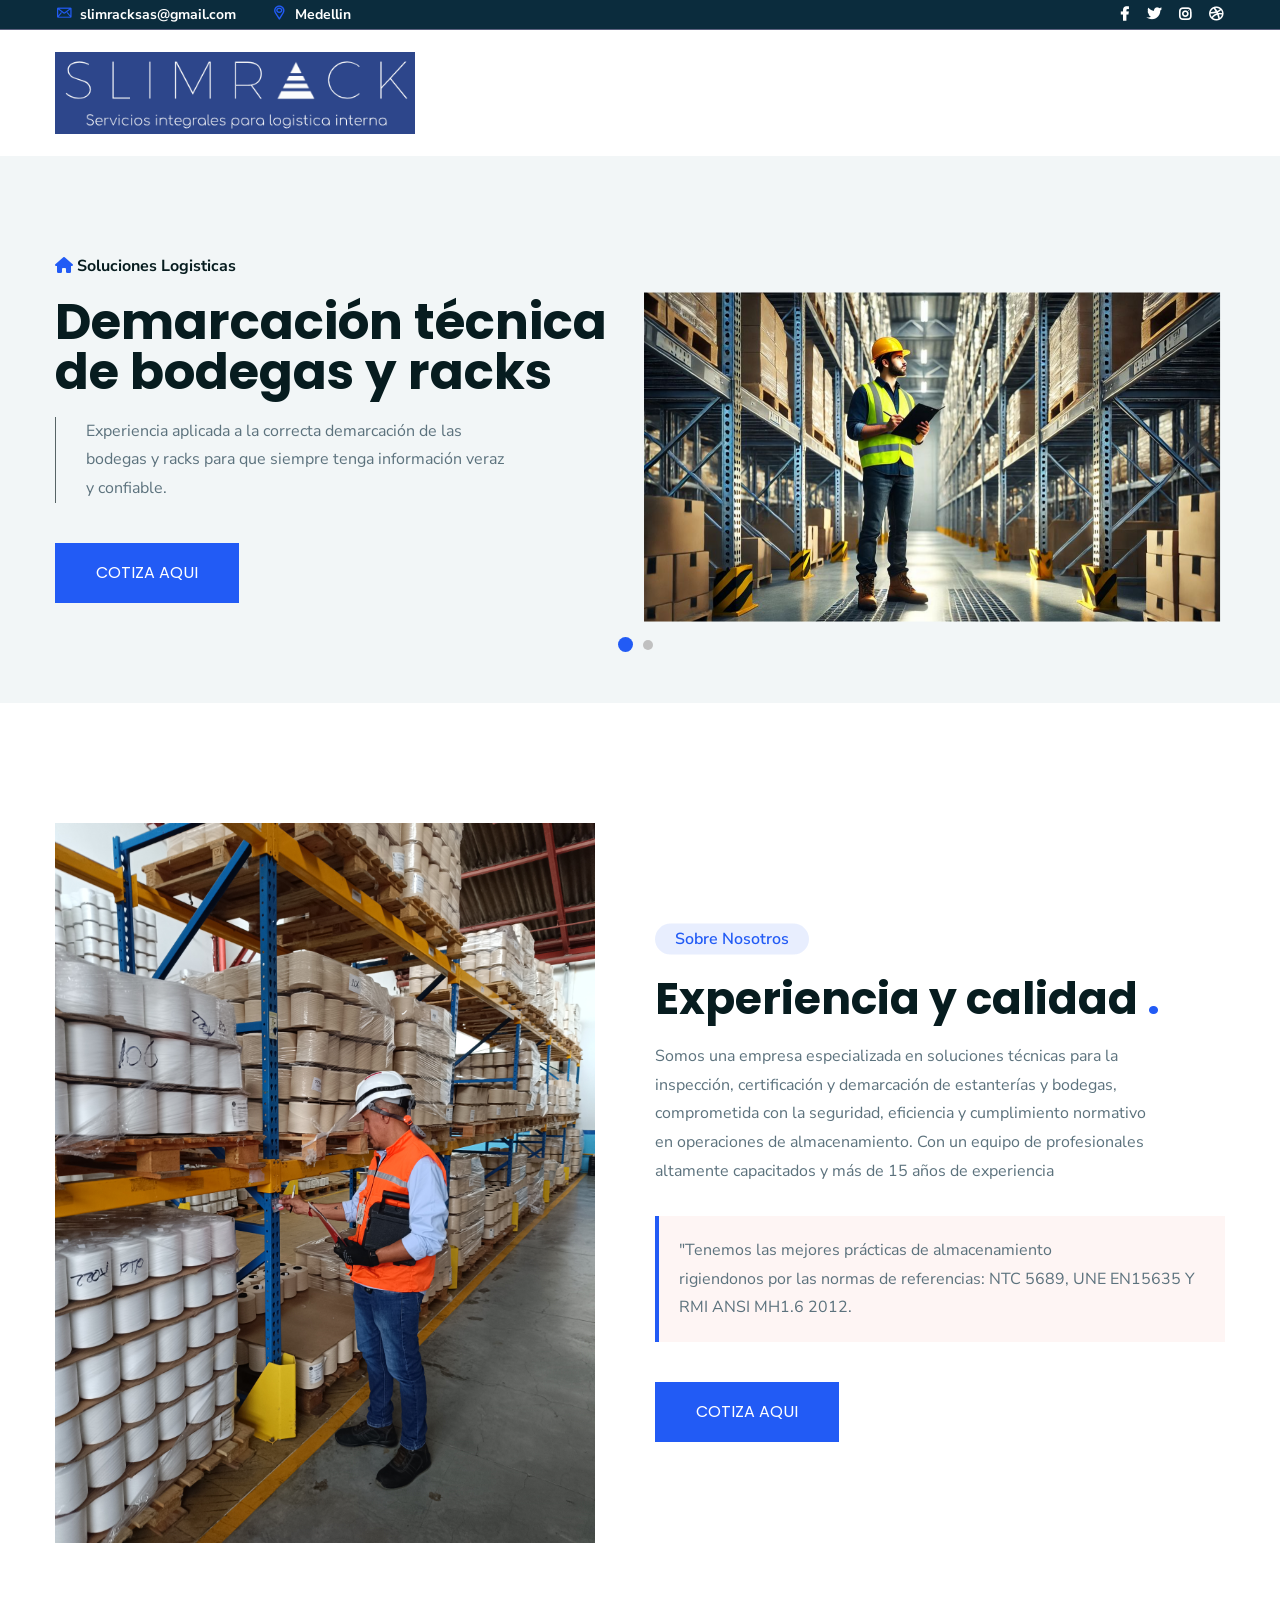
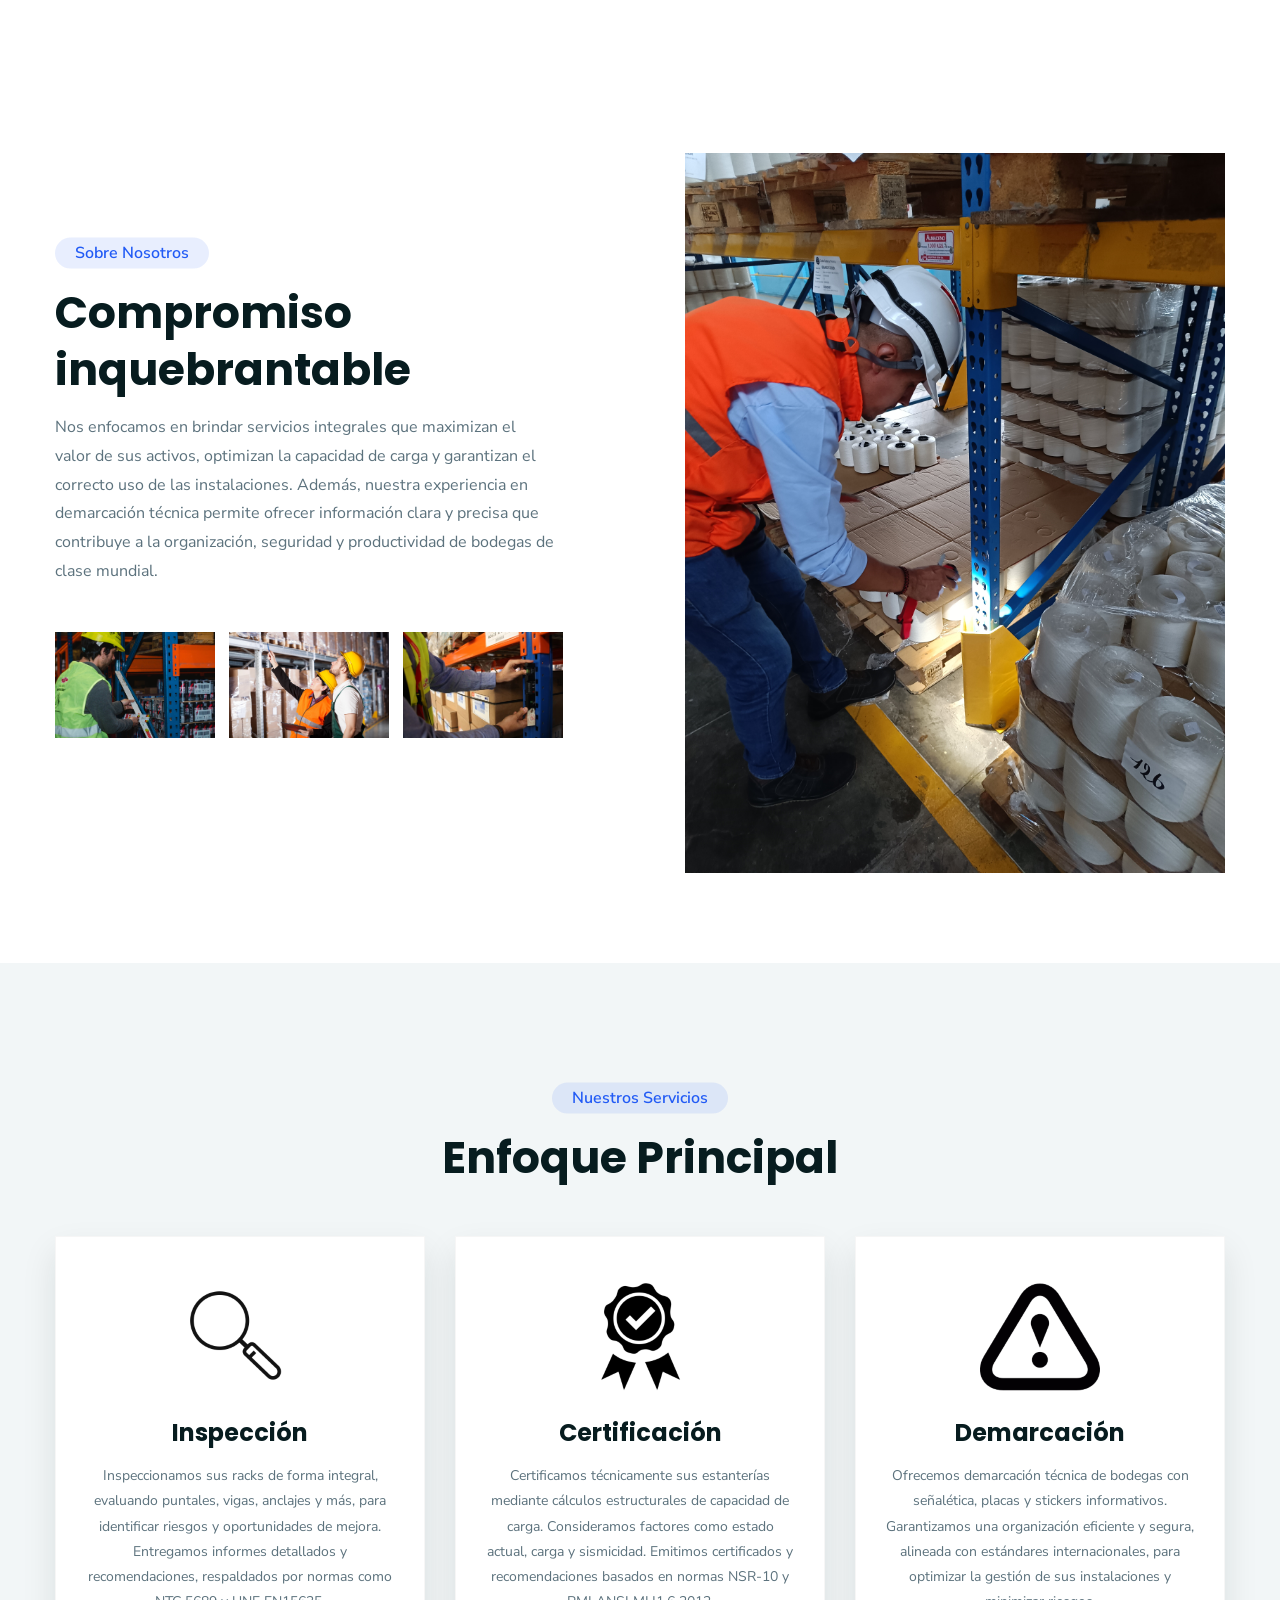
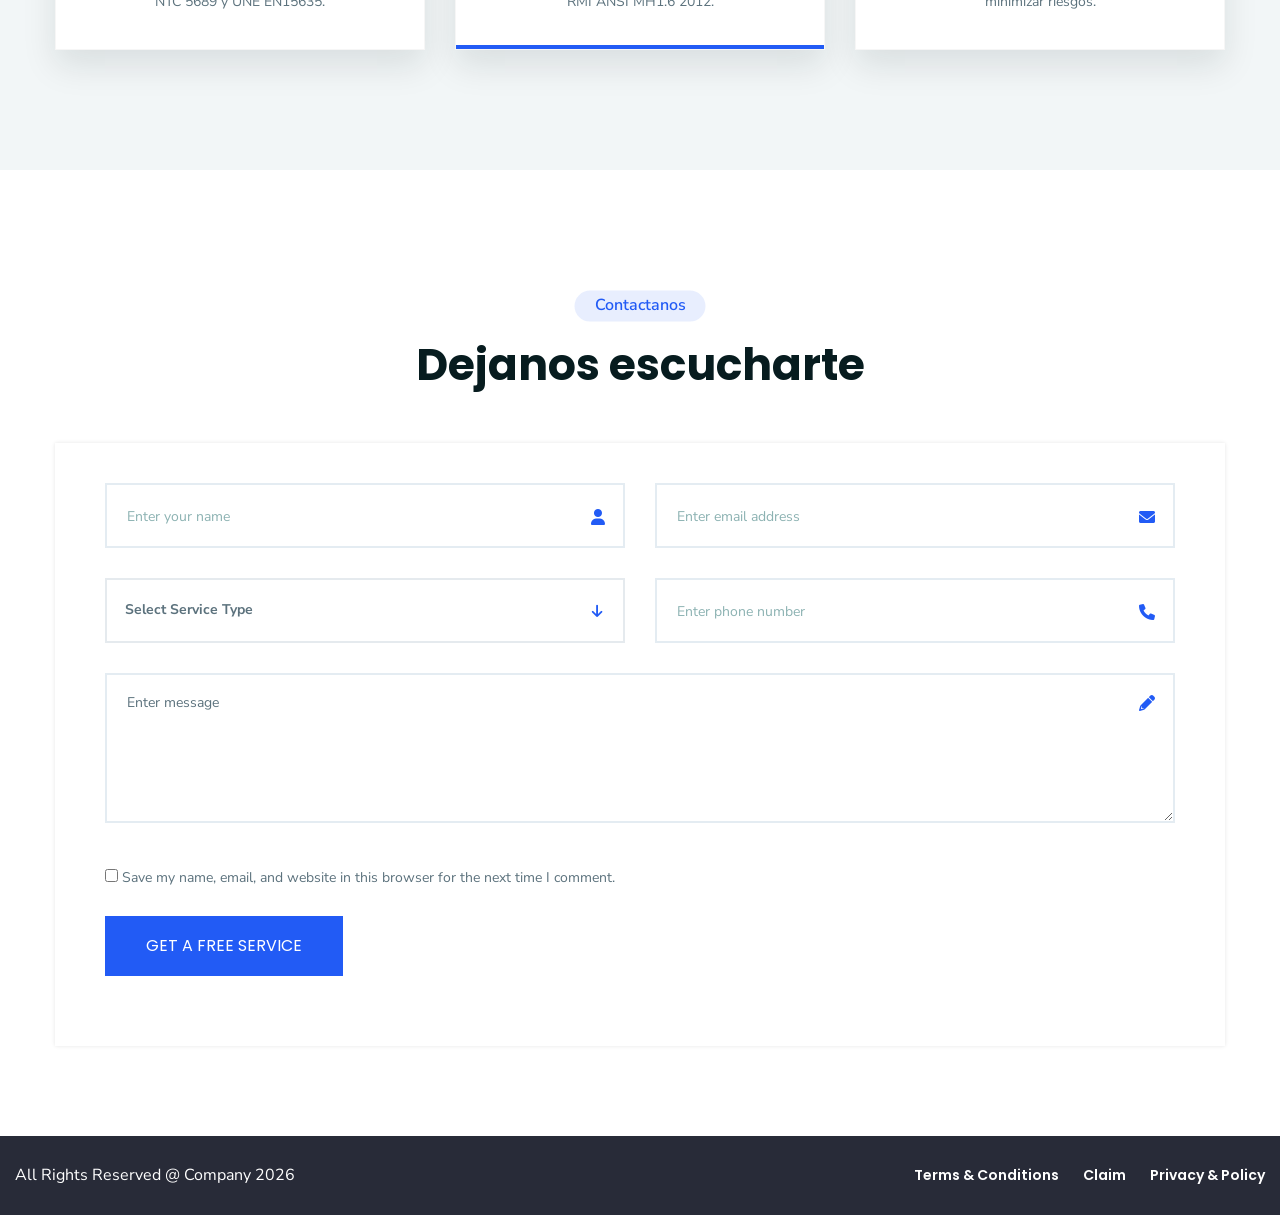
==== index.html @ 3c026a20 "actualizacion" ====
<!DOCTYPE html>
<html class="no-js" lang="zxx">
  <head>
    <meta charset="utf-8" />
    <meta http-equiv="x-ua-compatible" content="ie=edge" />
    <title>Slim Rack - Soluciones Logisticas</title>
    <meta name="robots" content="noindex, follow" />
    <meta name="description" content="" />
    <meta
      name="viewport"
      content="width=device-width, initial-scale=1, shrink-to-fit=no"
    />

    <!-- Place favicon.png in the root directory -->
    <link rel="shortcut icon" href="img/favicon.png" type="image/x-icon" />
    <!-- Font Icons css -->
    <link rel="stylesheet" href="css/font-icons.css" />
    <!-- plugins css -->
    <link rel="stylesheet" href="css/plugins.css" />
    <!-- Main Stylesheet -->
    <link rel="stylesheet" href="css/style.css" />
    <!-- Responsive css -->
    <link rel="stylesheet" href="css/responsive.css" />
  </head>

  <body>
    <!-- Body main wrapper start -->
    <div class="body-wrapper">
      <!-- HEADER AREA START (header-5) -->
      <header
        class="ltn__header-area ltn__header-5 ltn__header-transparent--- gradient-color-4---"
      >
        <!-- ltn__header-top-area start -->
        <div class="ltn__header-top-area section-bg-6 top-area-color-white---">
          <div class="container">
            <div class="row">
              <div class="col-md-7">
                <div class="ltn__top-bar-menu">
                  <ul>
                    <li>
                      <a
                        href="mailto:slimracksas@gmail.com?Subject=Pedido%20de%20cotizacion"
                        ><i class="icon-mail"></i> slimracksas@gmail.com</a
                      >
                    </li>
                    <li>
                      <a href="locations.html"
                        ><i class="icon-placeholder"></i> Medellin</a
                      >
                    </li>
                  </ul>
                </div>
              </div>
              <div class="col-md-5">
                <div class="top-bar-right text-end">
                  <div class="ltn__top-bar-menu">
                    <ul>
                      <li>
                        <!-- ltn__social-media -->
                        <div class="ltn__social-media">
                          <ul>
                            <li>
                              <a href="#" title="Facebook"
                                ><i class="fab fa-facebook-f"></i
                              ></a>
                            </li>
                            <li>
                              <a href="#" title="Twitter"
                                ><i class="fab fa-twitter"></i
                              ></a>
                            </li>

                            <li>
                              <a href="#" title="Instagram"
                                ><i class="fab fa-instagram"></i
                              ></a>
                            </li>
                            <li>
                              <a href="#" title="Dribbble"
                                ><i class="fab fa-dribbble"></i
                              ></a>
                            </li>
                          </ul>
                        </div>
                      </li>
                    </ul>
                  </div>
                </div>
              </div>
            </div>
          </div>
        </div>
        <!-- ltn__header-top-area end -->

        <!-- ltn__header-middle-area start -->
        <div
          class="ltn__header-middle-area ltn__header-sticky ltn__sticky-bg-white"
        >
          <div class="container">
            <div class="row">
              <div class="col">
                <div class="site-logo-wrap">
                  <div class="site-logo">
                    <a href="index.html"
                      ><img src="img/logo.png" alt="Logo"
                    /></a>
                  </div>
                  <div class="get-support clearfix d-none">
                    <div class="get-support-icon">
                      <i class="icon-call"></i>
                    </div>
                    <div class="get-support-info">
                      <h6>Contactanos</h6>
                      <h4><a href="tel:+123456789">123-456-789-10</a></h4>
                    </div>
                  </div>
                </div>
              </div>
              <div class="col header-menu-column">
                <div class="header-menu d-none d-xl-block">
                  <nav>
                    <div class="ltn__main-menu">
                      <ul>
                        <!-- <li class="menu-icon"><a href="#">Inicio</a></li> -->
                      </ul>
                    </div>
                  </nav>
                </div>
              </div>
              <div
                class="col ltn__header-options ltn__header-options-2 mb-sm-20"
              >
                <!-- Mobile Menu Button -->
                <div class="mobile-menu-toggle d-xl-none">
                  <a
                    href="#ltn__utilize-mobile-menu"
                    class="ltn__utilize-toggle"
                  >
                    <svg viewBox="0 0 800 600">
                      <path
                        d="M300,220 C300,220 520,220 540,220 C740,220 640,540 520,420 C440,340 300,200 300,200"
                        id="top"
                      ></path>
                      <path d="M300,320 L540,320" id="middle"></path>
                      <path
                        d="M300,210 C300,210 520,210 540,210 C740,210 640,530 520,410 C440,330 300,190 300,190"
                        id="bottom"
                        transform="translate(480, 320) scale(1, -1) translate(-480, -318) "
                      ></path>
                    </svg>
                  </a>
                </div>
              </div>
            </div>
          </div>
        </div>
        <!-- ltn__header-middle-area end -->
      </header>
      <!-- HEADER AREA END -->

      <!-- Utilize Mobile Menu Start -->
      <div
        id="ltn__utilize-mobile-menu"
        class="ltn__utilize ltn__utilize-mobile-menu"
      >
        <div class="ltn__utilize-menu-inner ltn__scrollbar">
          <div class="ltn__utilize-menu-head">
            <div class="site-logo">
              <a href="index.html"><img src="img/logo.png" alt="Logo" /></a>
            </div>
            <button class="ltn__utilize-close">×</button>
          </div>
          <div class="ltn__utilize-menu">
            <!--             <ul>
              <li><a href="#">Inicio</a></li>
            </ul> -->
          </div>
          <div class="ltn__social-media-2">
            <ul>
              <li>
                <a href="#" title="Facebook"
                  ><i class="fab fa-facebook-f"></i
                ></a>
              </li>
              <li>
                <a href="#" title="Twitter"><i class="fab fa-twitter"></i></a>
              </li>
              <li>
                <a href="#" title="Linkedin"><i class="fab fa-linkedin"></i></a>
              </li>
              <li>
                <a href="#" title="Instagram"
                  ><i class="fab fa-instagram"></i
                ></a>
              </li>
            </ul>
          </div>
        </div>
      </div>
      <!-- Utilize Mobile Menu End -->

      <div class="ltn__utilize-overlay"></div>

      <!-- SLIDER AREA START (slider-3) -->
      <div class="ltn__slider-area ltn__slider-3 section-bg-1">
        <div
          class="ltn__slide-one-active slick-slide-arrow-1 slick-slide-dots-1"
        >
          <!-- ltn__slide-item -->
          <div
            class="ltn__slide-item ltn__slide-item-2 ltn__slide-item-3-normal ltn__slide-item-3"
          >
            <div class="ltn__slide-item-inner">
              <div class="container">
                <div class="row">
                  <div class="col-lg-12 align-self-center">
                    <div class="slide-item-info">
                      <div class="slide-item-info-inner ltn__slide-animation">
                        <h6 class="slide-sub-title white-color--- animated">
                          <span><i class="fas fa-home"></i></span> Soluciones
                          Logisticas
                        </h6>
                        <h1 class="slide-title animated">
                          Demarcación técnica <br />
                          de bodegas y racks
                        </h1>
                        <div class="slide-brief animated">
                          <p>
                            Experiencia aplicada a la correcta demarcación de
                            las bodegas y racks para que siempre tenga
                            información veraz y confiable.
                          </p>
                        </div>
                        <div class="btn-wrapper animated">
                          <a
                            href="#contacto"
                            class="theme-btn-1 btn btn-effect-1"
                            >COTIZA AQUI</a
                          >
                        </div>
                      </div>
                    </div>
                    <div class="slide-item-img">
                      <img src="img/slider/edit1.jpg" alt="#" />
                    </div>
                  </div>
                </div>
              </div>
            </div>
          </div>
          <!-- ltn__slide-item -->
          <div
            class="ltn__slide-item ltn__slide-item-2 ltn__slide-item-3-normal ltn__slide-item-3"
          >
            <div class="ltn__slide-item-inner text-right text-end">
              <div class="container">
                <div class="row">
                  <div class="col-lg-12 align-self-center">
                    <div class="slide-item-info">
                      <div class="slide-item-info-inner ltn__slide-animation">
                        <h6 class="slide-sub-title white-color--- animated">
                          <span><i class="fas fa-home"></i></span> Diagnostico
                          General
                        </h6>
                        <h1 class="slide-title animated">
                          Inspección por<br />
                          personal calificado
                        </h1>
                        <div class="slide-brief animated">
                          <p>
                            Realizamos un diagnóstico completo del estado actual
                            de sus estanterías y bodegas haciendo énfasis en los
                            riesgos, oportunidades de mejoras.
                          </p>
                        </div>
                        <div class="btn-wrapper animated">
                          <a
                            href="#contacto"
                            class="theme-btn-1 btn btn-effect-1"
                            >COTIZA AQUI</a
                          >
                        </div>
                      </div>
                    </div>
                    <div class="slide-item-img slide-img-left">
                      <img src="img/slider/edit2.jpg" alt="#" />
                    </div>
                  </div>
                </div>
              </div>
            </div>
          </div>
          <!--  -->
        </div>
      </div>
      <!-- SLIDER AREA END -->

      <!-- ABOUT US AREA START -->
      <div class="ltn__about-us-area pt-120 pb-90">
        <div class="container">
          <div class="row">
            <div class="col-lg-6 align-self-center">
              <div class="about-us-img-wrap about-img-left">
                <img src="img/others/edit3.jpg" alt="About Us Image" />
              </div>
            </div>
            <div class="col-lg-6 align-self-center">
              <div class="about-us-info-wrap">
                <div class="section-title-area ltn__section-title-2--- mb-20">
                  <h6
                    class="section-subtitle section-subtitle-2 ltn__secondary-color"
                  >
                    Sobre Nosotros
                  </h6>
                  <h1 class="section-title">
                    Experiencia y calidad
                    <span>.</span>
                  </h1>
                  <p>
                    Somos una empresa especializada en soluciones técnicas para
                    la inspección, certificación y demarcación de estanterías y
                    bodegas, comprometida con la seguridad, eficiencia y
                    cumplimiento normativo en operaciones de almacenamiento. Con
                    un equipo de profesionales altamente capacitados y más de 15
                    años de experiencia
                  </p>
                </div>
                <div class="ltn__callout bg-overlay-theme-05 mt-30">
                  <p>
                    "Tenemos las mejores prácticas de almacenamiento <br />
                    rigiendonos por las normas de referencias: NTC 5689, UNE
                    EN15635 Y RMI ANSI MH1.6 2012.
                  </p>
                </div>
                <div class="btn-wrapper animated">
                  <a href="#contacto" class="theme-btn-1 btn btn-effect-1"
                    >COTIZA AQUI</a
                  >
                </div>
              </div>
            </div>
          </div>
        </div>
      </div>
      <!-- ABOUT US AREA END -->

      <!-- ABOUT US AREA START -->
      <div class="ltn__about-us-area pt-120 pb-90">
        <div class="container">
          <div class="row">
            <div class="col-lg-6 align-self-center">
              <div class="about-us-info-wrap">
                <div class="section-title-area ltn__section-title-2--- mb-30">
                  <h6
                    class="section-subtitle section-subtitle-2 ltn__secondary-color"
                  >
                    Sobre Nosotros
                  </h6>
                  <h1 class="section-title">Compromiso inquebrantable</h1>
                  <p>
                    Nos enfocamos en brindar servicios integrales que maximizan
                    el valor de sus activos, optimizan la capacidad de carga y
                    garantizan el correcto uso de las instalaciones. Además,
                    nuestra experiencia en demarcación técnica permite ofrecer
                    información clara y precisa que contribuye a la
                    organización, seguridad y productividad de bodegas de clase
                    mundial.
                  </p>
                </div>
                <ul
                  class="ltn__list-item-2 ltn__list-item-2-before--- ltn__list-item-2-img mb-50"
                >
                  <li>
                    <a
                      href="img/img-slide/edit5.jpeg"
                      data-rel="lightcase:myCollection"
                    >
                      <img src="img/img-slide/edit5.jpeg" alt="Image" />
                    </a>
                  </li>
                  <li>
                    <a
                      href="img/img-slide/edit6.jpg"
                      data-rel="lightcase:myCollection"
                    >
                      <img src="img/img-slide/edit6.jpg" alt="Image" />
                    </a>
                  </li>
                  <li>
                    <a
                      href="img/img-slide/edit7.jpg"
                      data-rel="lightcase:myCollection"
                    >
                      <img src="img/img-slide/edit7.jpg" alt="Image" />
                    </a>
                  </li>
                </ul>
              </div>
            </div>
            <div class="col-lg-6 align-self-center">
              <div class="about-us-img-wrap about-img-right">
                <img src="img/others/edit4.jpg" alt="About Us Image" />
              </div>
            </div>
          </div>
        </div>
      </div>
      <!-- ABOUT US AREA END -->

      <!-- COUNTER UP AREA START -->
      <!--       <div class="ltn__counterup-area section-bg-1 pt-120 pb-70">
        <div class="container">
          <div class="row">
            <div class="col-md-3 col-sm-6 align-self-center">
              <div class="ltn__counterup-item text-color-white---">
                <div class="counter-icon">
                  <i class="flaticon-select"></i>
                </div>
                <h1>
                  <span class="counter">560</span
                  ><span class="counterUp-icon">+</span>
                </h1>
                <h6>Total Area Sq</h6>
              </div>
            </div>
            <div class="col-md-3 col-sm-6 align-self-center">
              <div class="ltn__counterup-item text-color-white---">
                <div class="counter-icon">
                  <i class="flaticon-office"></i>
                </div>
                <h1>
                  <span class="counter">197</span
                  ><span class="counterUp-letter">K</span
                  ><span class="counterUp-icon">+</span>
                </h1>
                <h6>Apartments Sold</h6>
              </div>
            </div>
            <div class="col-md-3 col-sm-6 align-self-center">
              <div class="ltn__counterup-item text-color-white---">
                <div class="counter-icon">
                  <i class="flaticon-excavator"></i>
                </div>
                <h1>
                  <span class="counter">268</span
                  ><span class="counterUp-icon">+</span>
                </h1>
                <h6>Total Constructions</h6>
              </div>
            </div>
            <div class="col-md-3 col-sm-6 align-self-center">
              <div class="ltn__counterup-item text-color-white---">
                <div class="counter-icon">
                  <i class="flaticon-armchair"></i>
                </div>
                <h1>
                  <span class="counter">340</span
                  ><span class="counterUp-icon">+</span>
                </h1>
                <h6>Apartio Rooms</h6>
              </div>
            </div>
          </div>
        </div>
      </div> -->
      <!-- COUNTER UP AREA END -->

      <!-- FEATURE AREA START ( Feature - 6) -->
      <div class="ltn__feature-area section-bg-1 pt-120 pb-90 mb-120---">
        <div class="container">
          <div class="row">
            <div class="col-lg-12">
              <div
                class="section-title-area ltn__section-title-2--- text-center"
              >
                <h6
                  class="section-subtitle section-subtitle-2 ltn__secondary-color"
                >
                  Nuestros Servicios
                </h6>
                <h1 class="section-title">Enfoque Principal</h1>
              </div>
            </div>
          </div>
          <div class="row ltn__custom-gutter--- justify-content-center">
            <div class="col-lg-4 col-sm-6 col-12">
              <div
                class="ltn__feature-item ltn__feature-item-6 text-center bg-white box-shadow-1"
              >
                <div class="ltn__feature-icon">
                  <!-- <span><i class="flaticon-house"></i></span> -->
                  <img src="img/icons/icon-img/iconedit1.png" alt="#" />
                </div>
                <div class="ltn__feature-info">
                  <h3><a href="#">Inspección</a></h3>
                  <p>
                    Inspeccionamos sus racks de forma integral, evaluando
                    puntales, vigas, anclajes y más, para identificar riesgos y
                    oportunidades de mejora. Entregamos informes detallados y
                    recomendaciones, respaldados por normas como NTC 5689 y UNE
                    EN15635.
                  </p>
                </div>
              </div>
            </div>
            <div class="col-lg-4 col-sm-6 col-12">
              <div
                class="ltn__feature-item ltn__feature-item-6 text-center bg-white box-shadow-1 active"
              >
                <div class="ltn__feature-icon">
                  <!-- <span><i class="flaticon-house-3"></i></span> -->
                  <img src="img/icons/icon-img/iconedit2.png" alt="#" />
                </div>
                <div class="ltn__feature-info">
                  <h3><a href="#">Certificación</a></h3>
                  <p>
                    Certificamos técnicamente sus estanterías mediante cálculos
                    estructurales de capacidad de carga. Consideramos factores
                    como estado actual, carga y sismicidad. Emitimos
                    certificados y recomendaciones basados en normas NSR-10 y
                    RMI ANSI MH1.6 2012.
                  </p>
                </div>
              </div>
            </div>
            <div class="col-lg-4 col-sm-6 col-12">
              <div
                class="ltn__feature-item ltn__feature-item-6 text-center bg-white box-shadow-1"
              >
                <div class="ltn__feature-icon">
                  <!-- <span><i class="flaticon-deal-1"></i></span> -->
                  <img src="img/icons/icon-img/iconedit3.png" alt="#" />
                </div>
                <div class="ltn__feature-info">
                  <h3><a href="#">Demarcación</a></h3>
                  <p>
                    Ofrecemos demarcación técnica de bodegas con señalética,
                    placas y stickers informativos. Garantizamos una
                    organización eficiente y segura, alineada con estándares
                    internacionales, para optimizar la gestión de sus
                    instalaciones y minimizar riesgos.
                  </p>
                </div>
              </div>
            </div>
          </div>
        </div>
      </div>
      <!-- FEATURE AREA END -->

      <!-- CONTACT MESSAGE AREA START -->
      <section>
        <div class="ltn__contact-message-area pt-120 pb-90">
          <div class="container">
            <div class="row">
              <div class="col-lg-12">
                <div
                  class="section-title-area ltn__section-title-2--- text-center"
                >
                  <h6
                    class="section-subtitle section-subtitle-2 ltn__secondary-color"
                  >
                    Contactanos
                  </h6>
                  <h1 class="section-title">Dejanos escucharte</h1>
                </div>
                <div class="ltn__form-box contact-form-box box-shadow white-bg">
                  <form id="contact-form" action="mail.php" method="post">
                    <div class="row">
                      <div class="col-md-6">
                        <div
                          class="input-item input-item-name ltn__custom-icon"
                        >
                          <input
                            type="text"
                            name="name"
                            placeholder="Enter your name"
                          />
                        </div>
                      </div>
                      <div class="col-md-6">
                        <div
                          class="input-item input-item-email ltn__custom-icon"
                        >
                          <input
                            type="email"
                            name="email"
                            placeholder="Enter email address"
                          />
                        </div>
                      </div>
                      <div class="col-md-6">
                        <div class="input-item">
                          <select class="nice-select">
                            <option>Select Service Type</option>
                            <option>Property Management</option>
                            <option>Mortgage Service</option>
                            <option>Consulting Service</option>
                            <option>Home Buying</option>
                            <option>Home Selling</option>
                            <option>Escrow Services</option>
                          </select>
                        </div>
                      </div>
                      <div class="col-md-6">
                        <div
                          class="input-item input-item-phone ltn__custom-icon"
                        >
                          <input
                            type="text"
                            name="phone"
                            placeholder="Enter phone number"
                          />
                        </div>
                      </div>
                    </div>
                    <div
                      class="input-item input-item-textarea ltn__custom-icon"
                    >
                      <textarea
                        name="message"
                        placeholder="Enter message"
                      ></textarea>
                    </div>
                    <p>
                      <label class="input-info-save mb-0"
                        ><input type="checkbox" name="agree" /> Save my name,
                        email, and website in this browser for the next time I
                        comment.</label
                      >
                    </p>
                    <div class="btn-wrapper mt-0">
                      <button
                        class="btn theme-btn-1 btn-effect-1 text-uppercase"
                        type="submit"
                      >
                        get a free service
                      </button>
                    </div>
                    <p class="form-messege mb-0 mt-20"></p>
                  </form>
                </div>
              </div>
            </div>
          </div>
        </div>
      </section>
      <!-- CONTACT MESSAGE AREA END -->

      <!-- FOOTER AREA START -->
      <section>
        <footer class="ltn__copyright-2">
          <div class="ltn__copyright-area ltn__copyright-2 section-bg-7">
            <div class="container-fluid ltn__border-top-2">
              <div class="row">
                <div class="col-md-6 col-12">
                  <div class="ltn__copyright-design clearfix">
                    <p>
                      All Rights Reserved @ Company
                      <span class="current-year"></span>
                    </p>
                  </div>
                </div>
                <div class="col-md-6 col-12 align-self-center">
                  <div class="ltn__copyright-menu text-end">
                    <ul>
                      <li><a href="#">Terms & Conditions</a></li>
                      <li><a href="#">Claim</a></li>
                      <li><a href="#">Privacy & Policy</a></li>
                    </ul>
                  </div>
                </div>
              </div>
            </div>
          </div>
        </footer>
      </section>

      <!-- FOOTER AREA END -->
    </div>
    <!-- Body main wrapper end -->

    <!-- preloader area start -->
    <div class="preloader d-none" id="preloader">
      <div class="preloader-inner">
        <div class="spinner">
          <div class="dot1"></div>
          <div class="dot2"></div>
        </div>
      </div>
    </div>
    <!-- preloader area end -->

    <!-- All JS Plugins -->
    <script src="js/plugins.js"></script>
    <!-- Main JS -->
    <script src="js/main.js"></script>
  </body>
</html>
---- css/font-icons.css ----
/* ===================================================
>>> TABLE OF CONTENTS:
======================================================
  1. Font Awesome 
  2. Flat Icon
  3. Iconmoon Icon

 
=================================================== */

/*---------------------------------------------------------------
  1. Font Awesome 6 Icon
---------------------------------------------------------------*/
/*!
 * Font Awesome Free 6.0.0 by @fontawesome - https://fontawesome.com
 * License - https://fontawesome.com/license/free (Icons: CC BY 4.0, Fonts: SIL OFL 1.1, Code: MIT License)
 * Copyright 2022 Fonticons, Inc.
 */
 .fa{font-family:var(--fa-style-family,"Font Awesome 6 Free");font-weight:var(--fa-style,900)}.fa,.fa-brands,.fa-duotone,.fa-light,.fa-regular,.fa-solid,.fa-thin,.fab,.fad,.fal,.far,.fas,.fat{-moz-osx-font-smoothing:grayscale;-webkit-font-smoothing:antialiased;display:var(--fa-display,inline-block);font-style:normal;font-variant:normal;line-height:1;text-rendering:auto}.fa-1x{font-size:1em}.fa-2x{font-size:2em}.fa-3x{font-size:3em}.fa-4x{font-size:4em}.fa-5x{font-size:5em}.fa-6x{font-size:6em}.fa-7x{font-size:7em}.fa-8x{font-size:8em}.fa-9x{font-size:9em}.fa-10x{font-size:10em}.fa-2xs{font-size:.625em;line-height:.1em;vertical-align:.225em}.fa-xs{font-size:.75em;line-height:.08333em;vertical-align:.125em}.fa-sm{font-size:.875em;line-height:.07143em;vertical-align:.05357em}.fa-lg{font-size:1.25em;line-height:.05em;vertical-align:-.075em}.fa-xl{font-size:1.5em;line-height:.04167em;vertical-align:-.125em}.fa-2xl{font-size:2em;line-height:.03125em;vertical-align:-.1875em}.fa-fw{text-align:center;width:1.25em}.fa-ul{list-style-type:none;margin-left:var(--fa-li-margin,2.5em);padding-left:0}.fa-ul>li{position:relative}.fa-li{left:calc(var(--fa-li-width, 2em)*-1);position:absolute;text-align:center;width:var(--fa-li-width,2em);line-height:inherit}.fa-border{border-radius:var(--fa-border-radius,.1em);border:var(--fa-border-width,.08em) var(--fa-border-style,solid) var(--fa-border-color,#eee);padding:var(--fa-border-padding,.2em .25em .15em)}.fa-pull-left{float:left;margin-right:var(--fa-pull-margin,.3em)}.fa-pull-right{float:right;margin-left:var(--fa-pull-margin,.3em)}.fa-beat{-webkit-animation-name:fa-beat;animation-name:fa-beat;-webkit-animation-delay:var(--fa-animation-delay,0);animation-delay:var(--fa-animation-delay,0);-webkit-animation-direction:var(--fa-animation-direction,normal);animation-direction:var(--fa-animation-direction,normal);-webkit-animation-duration:var(--fa-animation-duration,1s);animation-duration:var(--fa-animation-duration,1s);-webkit-animation-iteration-count:var(--fa-animation-iteration-count,infinite);animation-iteration-count:var(--fa-animation-iteration-count,infinite);-webkit-animation-timing-function:var(--fa-animation-timing,ease-in-out);animation-timing-function:var(--fa-animation-timing,ease-in-out)}.fa-bounce{-webkit-animation-name:fa-bounce;animation-name:fa-bounce;-webkit-animation-delay:var(--fa-animation-delay,0);animation-delay:var(--fa-animation-delay,0);-webkit-animation-direction:var(--fa-animation-direction,normal);animation-direction:var(--fa-animation-direction,normal);-webkit-animation-duration:var(--fa-animation-duration,1s);animation-duration:var(--fa-animation-duration,1s);-webkit-animation-iteration-count:var(--fa-animation-iteration-count,infinite);animation-iteration-count:var(--fa-animation-iteration-count,infinite);-webkit-animation-timing-function:var(--fa-animation-timing,cubic-bezier(.28,.84,.42,1));animation-timing-function:var(--fa-animation-timing,cubic-bezier(.28,.84,.42,1))}.fa-fade{-webkit-animation-name:fa-fade;animation-name:fa-fade;-webkit-animation-iteration-count:var(--fa-animation-iteration-count,infinite);animation-iteration-count:var(--fa-animation-iteration-count,infinite);-webkit-animation-timing-function:var(--fa-animation-timing,cubic-bezier(.4,0,.6,1));animation-timing-function:var(--fa-animation-timing,cubic-bezier(.4,0,.6,1))}.fa-beat-fade,.fa-fade{-webkit-animation-delay:var(--fa-animation-delay,0);animation-delay:var(--fa-animation-delay,0);-webkit-animation-direction:var(--fa-animation-direction,normal);animation-direction:var(--fa-animation-direction,normal);-webkit-animation-duration:var(--fa-animation-duration,1s);animation-duration:var(--fa-animation-duration,1s)}.fa-beat-fade{-webkit-animation-name:fa-beat-fade;animation-name:fa-beat-fade;-webkit-animation-iteration-count:var(--fa-animation-iteration-count,infinite);animation-iteration-count:var(--fa-animation-iteration-count,infinite);-webkit-animation-timing-function:var(--fa-animation-timing,cubic-bezier(.4,0,.6,1));animation-timing-function:var(--fa-animation-timing,cubic-bezier(.4,0,.6,1))}.fa-flip{-webkit-animation-name:fa-flip;animation-name:fa-flip;-webkit-animation-delay:var(--fa-animation-delay,0);animation-delay:var(--fa-animation-delay,0);-webkit-animation-direction:var(--fa-animation-direction,normal);animation-direction:var(--fa-animation-direction,normal);-webkit-animation-duration:var(--fa-animation-duration,1s);animation-duration:var(--fa-animation-duration,1s);-webkit-animation-iteration-count:var(--fa-animation-iteration-count,infinite);animation-iteration-count:var(--fa-animation-iteration-count,infinite);-webkit-animation-timing-function:var(--fa-animation-timing,ease-in-out);animation-timing-function:var(--fa-animation-timing,ease-in-out)}.fa-shake{-webkit-animation-name:fa-shake;animation-name:fa-shake;-webkit-animation-duration:var(--fa-animation-duration,1s);animation-duration:var(--fa-animation-duration,1s);-webkit-animation-iteration-count:var(--fa-animation-iteration-count,infinite);animation-iteration-count:var(--fa-animation-iteration-count,infinite);-webkit-animation-timing-function:var(--fa-animation-timing,linear);animation-timing-function:var(--fa-animation-timing,linear)}.fa-shake,.fa-spin{-webkit-animation-delay:var(--fa-animation-delay,0);animation-delay:var(--fa-animation-delay,0);-webkit-animation-direction:var(--fa-animation-direction,normal);animation-direction:var(--fa-animation-direction,normal)}.fa-spin{-webkit-animation-name:fa-spin;animation-name:fa-spin;-webkit-animation-duration:var(--fa-animation-duration,2s);animation-duration:var(--fa-animation-duration,2s);-webkit-animation-iteration-count:var(--fa-animation-iteration-count,infinite);animation-iteration-count:var(--fa-animation-iteration-count,infinite);-webkit-animation-timing-function:var(--fa-animation-timing,linear);animation-timing-function:var(--fa-animation-timing,linear)}.fa-spin-reverse{--fa-animation-direction:reverse}.fa-pulse,.fa-spin-pulse{-webkit-animation-name:fa-spin;animation-name:fa-spin;-webkit-animation-direction:var(--fa-animation-direction,normal);animation-direction:var(--fa-animation-direction,normal);-webkit-animation-duration:var(--fa-animation-duration,1s);animation-duration:var(--fa-animation-duration,1s);-webkit-animation-iteration-count:var(--fa-animation-iteration-count,infinite);animation-iteration-count:var(--fa-animation-iteration-count,infinite);-webkit-animation-timing-function:var(--fa-animation-timing,steps(8));animation-timing-function:var(--fa-animation-timing,steps(8))}@media (prefers-reduced-motion:reduce){.fa-beat,.fa-beat-fade,.fa-bounce,.fa-fade,.fa-flip,.fa-pulse,.fa-shake,.fa-spin,.fa-spin-pulse{-webkit-animation-delay:-1ms;animation-delay:-1ms;-webkit-animation-duration:1ms;animation-duration:1ms;-webkit-animation-iteration-count:1;animation-iteration-count:1;transition-delay:0s;transition-duration:0s}}@-webkit-keyframes fa-beat{0%,90%{-webkit-transform:scale(1);transform:scale(1)}45%{-webkit-transform:scale(var(--fa-beat-scale,1.25));transform:scale(var(--fa-beat-scale,1.25))}}@keyframes fa-beat{0%,90%{-webkit-transform:scale(1);transform:scale(1)}45%{-webkit-transform:scale(var(--fa-beat-scale,1.25));transform:scale(var(--fa-beat-scale,1.25))}}@-webkit-keyframes fa-bounce{0%{-webkit-transform:scale(1) translateY(0);transform:scale(1) translateY(0)}10%{-webkit-transform:scale(var(--fa-bounce-start-scale-x,1.1),var(--fa-bounce-start-scale-y,.9)) translateY(0);transform:scale(var(--fa-bounce-start-scale-x,1.1),var(--fa-bounce-start-scale-y,.9)) translateY(0)}30%{-webkit-transform:scale(var(--fa-bounce-jump-scale-x,.9),var(--fa-bounce-jump-scale-y,1.1)) translateY(var(--fa-bounce-height,-.5em));transform:scale(var(--fa-bounce-jump-scale-x,.9),var(--fa-bounce-jump-scale-y,1.1)) translateY(var(--fa-bounce-height,-.5em))}50%{-webkit-transform:scale(var(--fa-bounce-land-scale-x,1.05),var(--fa-bounce-land-scale-y,.95)) translateY(0);transform:scale(var(--fa-bounce-land-scale-x,1.05),var(--fa-bounce-land-scale-y,.95)) translateY(0)}57%{-webkit-transform:scale(1) translateY(var(--fa-bounce-rebound,-.125em));transform:scale(1) translateY(var(--fa-bounce-rebound,-.125em))}64%{-webkit-transform:scale(1) translateY(0);transform:scale(1) translateY(0)}to{-webkit-transform:scale(1) translateY(0);transform:scale(1) translateY(0)}}@keyframes fa-bounce{0%{-webkit-transform:scale(1) translateY(0);transform:scale(1) translateY(0)}10%{-webkit-transform:scale(var(--fa-bounce-start-scale-x,1.1),var(--fa-bounce-start-scale-y,.9)) translateY(0);transform:scale(var(--fa-bounce-start-scale-x,1.1),var(--fa-bounce-start-scale-y,.9)) translateY(0)}30%{-webkit-transform:scale(var(--fa-bounce-jump-scale-x,.9),var(--fa-bounce-jump-scale-y,1.1)) translateY(var(--fa-bounce-height,-.5em));transform:scale(var(--fa-bounce-jump-scale-x,.9),var(--fa-bounce-jump-scale-y,1.1)) translateY(var(--fa-bounce-height,-.5em))}50%{-webkit-transform:scale(var(--fa-bounce-land-scale-x,1.05),var(--fa-bounce-land-scale-y,.95)) translateY(0);transform:scale(var(--fa-bounce-land-scale-x,1.05),var(--fa-bounce-land-scale-y,.95)) translateY(0)}57%{-webkit-transform:scale(1) translateY(var(--fa-bounce-rebound,-.125em));transform:scale(1) translateY(var(--fa-bounce-rebound,-.125em))}64%{-webkit-transform:scale(1) translateY(0);transform:scale(1) translateY(0)}to{-webkit-transform:scale(1) translateY(0);transform:scale(1) translateY(0)}}@-webkit-keyframes fa-fade{50%{opacity:var(--fa-fade-opacity,.4)}}@keyframes fa-fade{50%{opacity:var(--fa-fade-opacity,.4)}}@-webkit-keyframes fa-beat-fade{0%,to{opacity:var(--fa-beat-fade-opacity,.4);-webkit-transform:scale(1);transform:scale(1)}50%{opacity:1;-webkit-transform:scale(var(--fa-beat-fade-scale,1.125));transform:scale(var(--fa-beat-fade-scale,1.125))}}@keyframes fa-beat-fade{0%,to{opacity:var(--fa-beat-fade-opacity,.4);-webkit-transform:scale(1);transform:scale(1)}50%{opacity:1;-webkit-transform:scale(var(--fa-beat-fade-scale,1.125));transform:scale(var(--fa-beat-fade-scale,1.125))}}@-webkit-keyframes fa-flip{50%{-webkit-transform:rotate3d(var(--fa-flip-x,0),var(--fa-flip-y,1),var(--fa-flip-z,0),var(--fa-flip-angle,-180deg));transform:rotate3d(var(--fa-flip-x,0),var(--fa-flip-y,1),var(--fa-flip-z,0),var(--fa-flip-angle,-180deg))}}@keyframes fa-flip{50%{-webkit-transform:rotate3d(var(--fa-flip-x,0),var(--fa-flip-y,1),var(--fa-flip-z,0),var(--fa-flip-angle,-180deg));transform:rotate3d(var(--fa-flip-x,0),var(--fa-flip-y,1),var(--fa-flip-z,0),var(--fa-flip-angle,-180deg))}}@-webkit-keyframes fa-shake{0%{-webkit-transform:rotate(-15deg);transform:rotate(-15deg)}4%{-webkit-transform:rotate(15deg);transform:rotate(15deg)}8%,24%{-webkit-transform:rotate(-18deg);transform:rotate(-18deg)}12%,28%{-webkit-transform:rotate(18deg);transform:rotate(18deg)}16%{-webkit-transform:rotate(-22deg);transform:rotate(-22deg)}20%{-webkit-transform:rotate(22deg);transform:rotate(22deg)}32%{-webkit-transform:rotate(-12deg);transform:rotate(-12deg)}36%{-webkit-transform:rotate(12deg);transform:rotate(12deg)}40%,to{-webkit-transform:rotate(0deg);transform:rotate(0deg)}}@keyframes fa-shake{0%{-webkit-transform:rotate(-15deg);transform:rotate(-15deg)}4%{-webkit-transform:rotate(15deg);transform:rotate(15deg)}8%,24%{-webkit-transform:rotate(-18deg);transform:rotate(-18deg)}12%,28%{-webkit-transform:rotate(18deg);transform:rotate(18deg)}16%{-webkit-transform:rotate(-22deg);transform:rotate(-22deg)}20%{-webkit-transform:rotate(22deg);transform:rotate(22deg)}32%{-webkit-transform:rotate(-12deg);transform:rotate(-12deg)}36%{-webkit-transform:rotate(12deg);transform:rotate(12deg)}40%,to{-webkit-transform:rotate(0deg);transform:rotate(0deg)}}@-webkit-keyframes fa-spin{0%{-webkit-transform:rotate(0deg);transform:rotate(0deg)}to{-webkit-transform:rotate(1turn);transform:rotate(1turn)}}@keyframes fa-spin{0%{-webkit-transform:rotate(0deg);transform:rotate(0deg)}to{-webkit-transform:rotate(1turn);transform:rotate(1turn)}}.fa-rotate-90{-webkit-transform:rotate(90deg);transform:rotate(90deg)}.fa-rotate-180{-webkit-transform:rotate(180deg);transform:rotate(180deg)}.fa-rotate-270{-webkit-transform:rotate(270deg);transform:rotate(270deg)}.fa-flip-horizontal{-webkit-transform:scaleX(-1);transform:scaleX(-1)}.fa-flip-vertical{-webkit-transform:scaleY(-1);transform:scaleY(-1)}.fa-flip-both,.fa-flip-horizontal.fa-flip-vertical{-webkit-transform:scale(-1);transform:scale(-1)}.fa-rotate-by{-webkit-transform:rotate(var(--fa-rotate-angle,none));transform:rotate(var(--fa-rotate-angle,none))}.fa-stack{display:inline-block;height:2em;line-height:2em;position:relative;vertical-align:middle;width:2.5em}.fa-stack-1x,.fa-stack-2x{left:0;position:absolute;text-align:center;width:100%;z-index:var(--fa-stack-z-index,auto)}.fa-stack-1x{line-height:inherit}.fa-stack-2x{font-size:2em}.fa-inverse{color:var(--fa-inverse,#fff)}.fa-0:before{content:"\30"}.fa-1:before{content:"\31"}.fa-2:before{content:"\32"}.fa-3:before{content:"\33"}.fa-4:before{content:"\34"}.fa-5:before{content:"\35"}.fa-6:before{content:"\36"}.fa-7:before{content:"\37"}.fa-8:before{content:"\38"}.fa-9:before{content:"\39"}.fa-a:before{content:"\41"}.fa-address-book:before,.fa-contact-book:before{content:"\f2b9"}.fa-address-card:before,.fa-contact-card:before,.fa-vcard:before{content:"\f2bb"}.fa-align-center:before{content:"\f037"}.fa-align-justify:before{content:"\f039"}.fa-align-left:before{content:"\f036"}.fa-align-right:before{content:"\f038"}.fa-anchor:before{content:"\f13d"}.fa-angle-down:before{content:"\f107"}.fa-angle-left:before{content:"\f104"}.fa-angle-right:before{content:"\f105"}.fa-angle-up:before{content:"\f106"}.fa-angle-double-down:before,.fa-angles-down:before{content:"\f103"}.fa-angle-double-left:before,.fa-angles-left:before{content:"\f100"}.fa-angle-double-right:before,.fa-angles-right:before{content:"\f101"}.fa-angle-double-up:before,.fa-angles-up:before{content:"\f102"}.fa-ankh:before{content:"\f644"}.fa-apple-alt:before,.fa-apple-whole:before{content:"\f5d1"}.fa-archway:before{content:"\f557"}.fa-arrow-down:before{content:"\f063"}.fa-arrow-down-1-9:before,.fa-sort-numeric-asc:before,.fa-sort-numeric-down:before{content:"\f162"}.fa-arrow-down-9-1:before,.fa-sort-numeric-desc:before,.fa-sort-numeric-down-alt:before{content:"\f886"}.fa-arrow-down-a-z:before,.fa-sort-alpha-asc:before,.fa-sort-alpha-down:before{content:"\f15d"}.fa-arrow-down-long:before,.fa-long-arrow-down:before{content:"\f175"}.fa-arrow-down-short-wide:before,.fa-sort-amount-desc:before,.fa-sort-amount-down-alt:before{content:"\f884"}.fa-arrow-down-wide-short:before,.fa-sort-amount-asc:before,.fa-sort-amount-down:before{content:"\f160"}.fa-arrow-down-z-a:before,.fa-sort-alpha-desc:before,.fa-sort-alpha-down-alt:before{content:"\f881"}.fa-arrow-left:before{content:"\f060"}.fa-arrow-left-long:before,.fa-long-arrow-left:before{content:"\f177"}.fa-arrow-pointer:before,.fa-mouse-pointer:before{content:"\f245"}.fa-arrow-right:before{content:"\f061"}.fa-arrow-right-arrow-left:before,.fa-exchange:before{content:"\f0ec"}.fa-arrow-right-from-bracket:before,.fa-sign-out:before{content:"\f08b"}.fa-arrow-right-long:before,.fa-long-arrow-right:before{content:"\f178"}.fa-arrow-right-to-bracket:before,.fa-sign-in:before{content:"\f090"}.fa-arrow-left-rotate:before,.fa-arrow-rotate-back:before,.fa-arrow-rotate-backward:before,.fa-arrow-rotate-left:before,.fa-undo:before{content:"\f0e2"}.fa-arrow-right-rotate:before,.fa-arrow-rotate-forward:before,.fa-arrow-rotate-right:before,.fa-redo:before{content:"\f01e"}.fa-arrow-trend-down:before{content:"\e097"}.fa-arrow-trend-up:before{content:"\e098"}.fa-arrow-turn-down:before,.fa-level-down:before{content:"\f149"}.fa-arrow-turn-up:before,.fa-level-up:before{content:"\f148"}.fa-arrow-up:before{content:"\f062"}.fa-arrow-up-1-9:before,.fa-sort-numeric-up:before{content:"\f163"}.fa-arrow-up-9-1:before,.fa-sort-numeric-up-alt:before{content:"\f887"}.fa-arrow-up-a-z:before,.fa-sort-alpha-up:before{content:"\f15e"}.fa-arrow-up-from-bracket:before{content:"\e09a"}.fa-arrow-up-long:before,.fa-long-arrow-up:before{content:"\f176"}.fa-arrow-up-right-from-square:before,.fa-external-link:before{content:"\f08e"}.fa-arrow-up-short-wide:before,.fa-sort-amount-up-alt:before{content:"\f885"}.fa-arrow-up-wide-short:before,.fa-sort-amount-up:before{content:"\f161"}.fa-arrow-up-z-a:before,.fa-sort-alpha-up-alt:before{content:"\f882"}.fa-arrows-h:before,.fa-arrows-left-right:before{content:"\f07e"}.fa-arrows-rotate:before,.fa-refresh:before,.fa-sync:before{content:"\f021"}.fa-arrows-up-down:before,.fa-arrows-v:before{content:"\f07d"}.fa-arrows-up-down-left-right:before,.fa-arrows:before{content:"\f047"}.fa-asterisk:before{content:"\2a"}.fa-at:before{content:"\40"}.fa-atom:before{content:"\f5d2"}.fa-audio-description:before{content:"\f29e"}.fa-austral-sign:before{content:"\e0a9"}.fa-award:before{content:"\f559"}.fa-b:before{content:"\42"}.fa-baby:before{content:"\f77c"}.fa-baby-carriage:before,.fa-carriage-baby:before{content:"\f77d"}.fa-backward:before{content:"\f04a"}.fa-backward-fast:before,.fa-fast-backward:before{content:"\f049"}.fa-backward-step:before,.fa-step-backward:before{content:"\f048"}.fa-bacon:before{content:"\f7e5"}.fa-bacteria:before{content:"\e059"}.fa-bacterium:before{content:"\e05a"}.fa-bag-shopping:before,.fa-shopping-bag:before{content:"\f290"}.fa-bahai:before{content:"\f666"}.fa-baht-sign:before{content:"\e0ac"}.fa-ban:before,.fa-cancel:before{content:"\f05e"}.fa-ban-smoking:before,.fa-smoking-ban:before{content:"\f54d"}.fa-band-aid:before,.fa-bandage:before{content:"\f462"}.fa-barcode:before{content:"\f02a"}.fa-bars:before,.fa-navicon:before{content:"\f0c9"}.fa-bars-progress:before,.fa-tasks-alt:before{content:"\f828"}.fa-bars-staggered:before,.fa-reorder:before,.fa-stream:before{content:"\f550"}.fa-baseball-ball:before,.fa-baseball:before{content:"\f433"}.fa-baseball-bat-ball:before{content:"\f432"}.fa-basket-shopping:before,.fa-shopping-basket:before{content:"\f291"}.fa-basketball-ball:before,.fa-basketball:before{content:"\f434"}.fa-bath:before,.fa-bathtub:before{content:"\f2cd"}.fa-battery-0:before,.fa-battery-empty:before{content:"\f244"}.fa-battery-5:before,.fa-battery-full:before,.fa-battery:before{content:"\f240"}.fa-battery-3:before,.fa-battery-half:before{content:"\f242"}.fa-battery-2:before,.fa-battery-quarter:before{content:"\f243"}.fa-battery-4:before,.fa-battery-three-quarters:before{content:"\f241"}.fa-bed:before{content:"\f236"}.fa-bed-pulse:before,.fa-procedures:before{content:"\f487"}.fa-beer-mug-empty:before,.fa-beer:before{content:"\f0fc"}.fa-bell:before{content:"\f0f3"}.fa-bell-concierge:before,.fa-concierge-bell:before{content:"\f562"}.fa-bell-slash:before{content:"\f1f6"}.fa-bezier-curve:before{content:"\f55b"}.fa-bicycle:before{content:"\f206"}.fa-binoculars:before{content:"\f1e5"}.fa-biohazard:before{content:"\f780"}.fa-bitcoin-sign:before{content:"\e0b4"}.fa-blender:before{content:"\f517"}.fa-blender-phone:before{content:"\f6b6"}.fa-blog:before{content:"\f781"}.fa-bold:before{content:"\f032"}.fa-bolt:before,.fa-zap:before{content:"\f0e7"}.fa-bolt-lightning:before{content:"\e0b7"}.fa-bomb:before{content:"\f1e2"}.fa-bone:before{content:"\f5d7"}.fa-bong:before{content:"\f55c"}.fa-book:before{content:"\f02d"}.fa-atlas:before,.fa-book-atlas:before{content:"\f558"}.fa-bible:before,.fa-book-bible:before{content:"\f647"}.fa-book-journal-whills:before,.fa-journal-whills:before{content:"\f66a"}.fa-book-medical:before{content:"\f7e6"}.fa-book-open:before{content:"\f518"}.fa-book-open-reader:before,.fa-book-reader:before{content:"\f5da"}.fa-book-quran:before,.fa-quran:before{content:"\f687"}.fa-book-dead:before,.fa-book-skull:before{content:"\f6b7"}.fa-bookmark:before{content:"\f02e"}.fa-border-all:before{content:"\f84c"}.fa-border-none:before{content:"\f850"}.fa-border-style:before,.fa-border-top-left:before{content:"\f853"}.fa-bowling-ball:before{content:"\f436"}.fa-box:before{content:"\f466"}.fa-archive:before,.fa-box-archive:before{content:"\f187"}.fa-box-open:before{content:"\f49e"}.fa-box-tissue:before{content:"\e05b"}.fa-boxes-alt:before,.fa-boxes-stacked:before,.fa-boxes:before{content:"\f468"}.fa-braille:before{content:"\f2a1"}.fa-brain:before{content:"\f5dc"}.fa-brazilian-real-sign:before{content:"\e46c"}.fa-bread-slice:before{content:"\f7ec"}.fa-briefcase:before{content:"\f0b1"}.fa-briefcase-medical:before{content:"\f469"}.fa-broom:before{content:"\f51a"}.fa-broom-ball:before,.fa-quidditch-broom-ball:before,.fa-quidditch:before{content:"\f458"}.fa-brush:before{content:"\f55d"}.fa-bug:before{content:"\f188"}.fa-bug-slash:before{content:"\e490"}.fa-building:before{content:"\f1ad"}.fa-bank:before,.fa-building-columns:before,.fa-institution:before,.fa-museum:before,.fa-university:before{content:"\f19c"}.fa-bullhorn:before{content:"\f0a1"}.fa-bullseye:before{content:"\f140"}.fa-burger:before,.fa-hamburger:before{content:"\f805"}.fa-bus:before{content:"\f207"}.fa-bus-alt:before,.fa-bus-simple:before{content:"\f55e"}.fa-briefcase-clock:before,.fa-business-time:before{content:"\f64a"}.fa-c:before{content:"\43"}.fa-birthday-cake:before,.fa-cake-candles:before,.fa-cake:before{content:"\f1fd"}.fa-calculator:before{content:"\f1ec"}.fa-calendar:before{content:"\f133"}.fa-calendar-check:before{content:"\f274"}.fa-calendar-day:before{content:"\f783"}.fa-calendar-alt:before,.fa-calendar-days:before{content:"\f073"}.fa-calendar-minus:before{content:"\f272"}.fa-calendar-plus:before{content:"\f271"}.fa-calendar-week:before{content:"\f784"}.fa-calendar-times:before,.fa-calendar-xmark:before{content:"\f273"}.fa-camera-alt:before,.fa-camera:before{content:"\f030"}.fa-camera-retro:before{content:"\f083"}.fa-camera-rotate:before{content:"\e0d8"}.fa-campground:before{content:"\f6bb"}.fa-candy-cane:before{content:"\f786"}.fa-cannabis:before{content:"\f55f"}.fa-capsules:before{content:"\f46b"}.fa-automobile:before,.fa-car:before{content:"\f1b9"}.fa-battery-car:before,.fa-car-battery:before{content:"\f5df"}.fa-car-crash:before{content:"\f5e1"}.fa-car-alt:before,.fa-car-rear:before{content:"\f5de"}.fa-car-side:before{content:"\f5e4"}.fa-caravan:before{content:"\f8ff"}.fa-caret-down:before{content:"\f0d7"}.fa-caret-left:before{content:"\f0d9"}.fa-caret-right:before{content:"\f0da"}.fa-caret-up:before{content:"\f0d8"}.fa-carrot:before{content:"\f787"}.fa-cart-arrow-down:before{content:"\f218"}.fa-cart-flatbed:before,.fa-dolly-flatbed:before{content:"\f474"}.fa-cart-flatbed-suitcase:before,.fa-luggage-cart:before{content:"\f59d"}.fa-cart-plus:before{content:"\f217"}.fa-cart-shopping:before,.fa-shopping-cart:before{content:"\f07a"}.fa-cash-register:before{content:"\f788"}.fa-cat:before{content:"\f6be"}.fa-cedi-sign:before{content:"\e0df"}.fa-cent-sign:before{content:"\e3f5"}.fa-certificate:before{content:"\f0a3"}.fa-chair:before{content:"\f6c0"}.fa-blackboard:before,.fa-chalkboard:before{content:"\f51b"}.fa-chalkboard-teacher:before,.fa-chalkboard-user:before{content:"\f51c"}.fa-champagne-glasses:before,.fa-glass-cheers:before{content:"\f79f"}.fa-charging-station:before{content:"\f5e7"}.fa-area-chart:before,.fa-chart-area:before{content:"\f1fe"}.fa-bar-chart:before,.fa-chart-bar:before{content:"\f080"}.fa-chart-column:before{content:"\e0e3"}.fa-chart-gantt:before{content:"\e0e4"}.fa-chart-line:before,.fa-line-chart:before{content:"\f201"}.fa-chart-pie:before,.fa-pie-chart:before{content:"\f200"}.fa-check:before{content:"\f00c"}.fa-check-double:before{content:"\f560"}.fa-check-to-slot:before,.fa-vote-yea:before{content:"\f772"}.fa-cheese:before{content:"\f7ef"}.fa-chess:before{content:"\f439"}.fa-chess-bishop:before{content:"\f43a"}.fa-chess-board:before{content:"\f43c"}.fa-chess-king:before{content:"\f43f"}.fa-chess-knight:before{content:"\f441"}.fa-chess-pawn:before{content:"\f443"}.fa-chess-queen:before{content:"\f445"}.fa-chess-rook:before{content:"\f447"}.fa-chevron-down:before{content:"\f078"}.fa-chevron-left:before{content:"\f053"}.fa-chevron-right:before{content:"\f054"}.fa-chevron-up:before{content:"\f077"}.fa-child:before{content:"\f1ae"}.fa-church:before{content:"\f51d"}.fa-circle:before{content:"\f111"}.fa-arrow-circle-down:before,.fa-circle-arrow-down:before{content:"\f0ab"}.fa-arrow-circle-left:before,.fa-circle-arrow-left:before{content:"\f0a8"}.fa-arrow-circle-right:before,.fa-circle-arrow-right:before{content:"\f0a9"}.fa-arrow-circle-up:before,.fa-circle-arrow-up:before{content:"\f0aa"}.fa-check-circle:before,.fa-circle-check:before{content:"\f058"}.fa-chevron-circle-down:before,.fa-circle-chevron-down:before{content:"\f13a"}.fa-chevron-circle-left:before,.fa-circle-chevron-left:before{content:"\f137"}.fa-chevron-circle-right:before,.fa-circle-chevron-right:before{content:"\f138"}.fa-chevron-circle-up:before,.fa-circle-chevron-up:before{content:"\f139"}.fa-circle-dollar-to-slot:before,.fa-donate:before{content:"\f4b9"}.fa-circle-dot:before,.fa-dot-circle:before{content:"\f192"}.fa-arrow-alt-circle-down:before,.fa-circle-down:before{content:"\f358"}.fa-circle-exclamation:before,.fa-exclamation-circle:before{content:"\f06a"}.fa-circle-h:before,.fa-hospital-symbol:before{content:"\f47e"}.fa-adjust:before,.fa-circle-half-stroke:before{content:"\f042"}.fa-circle-info:before,.fa-info-circle:before{content:"\f05a"}.fa-arrow-alt-circle-left:before,.fa-circle-left:before{content:"\f359"}.fa-circle-minus:before,.fa-minus-circle:before{content:"\f056"}.fa-circle-notch:before{content:"\f1ce"}.fa-circle-pause:before,.fa-pause-circle:before{content:"\f28b"}.fa-circle-play:before,.fa-play-circle:before{content:"\f144"}.fa-circle-plus:before,.fa-plus-circle:before{content:"\f055"}.fa-circle-question:before,.fa-question-circle:before{content:"\f059"}.fa-circle-radiation:before,.fa-radiation-alt:before{content:"\f7ba"}.fa-arrow-alt-circle-right:before,.fa-circle-right:before{content:"\f35a"}.fa-circle-stop:before,.fa-stop-circle:before{content:"\f28d"}.fa-arrow-alt-circle-up:before,.fa-circle-up:before{content:"\f35b"}.fa-circle-user:before,.fa-user-circle:before{content:"\f2bd"}.fa-circle-xmark:before,.fa-times-circle:before,.fa-xmark-circle:before{content:"\f057"}.fa-city:before{content:"\f64f"}.fa-clapperboard:before{content:"\e131"}.fa-clipboard:before{content:"\f328"}.fa-clipboard-check:before{content:"\f46c"}.fa-clipboard-list:before{content:"\f46d"}.fa-clock-four:before,.fa-clock:before{content:"\f017"}.fa-clock-rotate-left:before,.fa-history:before{content:"\f1da"}.fa-clone:before{content:"\f24d"}.fa-closed-captioning:before{content:"\f20a"}.fa-cloud:before{content:"\f0c2"}.fa-cloud-arrow-down:before,.fa-cloud-download-alt:before,.fa-cloud-download:before{content:"\f0ed"}.fa-cloud-arrow-up:before,.fa-cloud-upload-alt:before,.fa-cloud-upload:before{content:"\f0ee"}.fa-cloud-meatball:before{content:"\f73b"}.fa-cloud-moon:before{content:"\f6c3"}.fa-cloud-moon-rain:before{content:"\f73c"}.fa-cloud-rain:before{content:"\f73d"}.fa-cloud-showers-heavy:before{content:"\f740"}.fa-cloud-sun:before{content:"\f6c4"}.fa-cloud-sun-rain:before{content:"\f743"}.fa-clover:before{content:"\e139"}.fa-code:before{content:"\f121"}.fa-code-branch:before{content:"\f126"}.fa-code-commit:before{content:"\f386"}.fa-code-compare:before{content:"\e13a"}.fa-code-fork:before{content:"\e13b"}.fa-code-merge:before{content:"\f387"}.fa-code-pull-request:before{content:"\e13c"}.fa-coins:before{content:"\f51e"}.fa-colon-sign:before{content:"\e140"}.fa-comment:before{content:"\f075"}.fa-comment-dollar:before{content:"\f651"}.fa-comment-dots:before,.fa-commenting:before{content:"\f4ad"}.fa-comment-medical:before{content:"\f7f5"}.fa-comment-slash:before{content:"\f4b3"}.fa-comment-sms:before,.fa-sms:before{content:"\f7cd"}.fa-comments:before{content:"\f086"}.fa-comments-dollar:before{content:"\f653"}.fa-compact-disc:before{content:"\f51f"}.fa-compass:before{content:"\f14e"}.fa-compass-drafting:before,.fa-drafting-compass:before{content:"\f568"}.fa-compress:before{content:"\f066"}.fa-computer-mouse:before,.fa-mouse:before{content:"\f8cc"}.fa-cookie:before{content:"\f563"}.fa-cookie-bite:before{content:"\f564"}.fa-copy:before{content:"\f0c5"}.fa-copyright:before{content:"\f1f9"}.fa-couch:before{content:"\f4b8"}.fa-credit-card-alt:before,.fa-credit-card:before{content:"\f09d"}.fa-crop:before{content:"\f125"}.fa-crop-alt:before,.fa-crop-simple:before{content:"\f565"}.fa-cross:before{content:"\f654"}.fa-crosshairs:before{content:"\f05b"}.fa-crow:before{content:"\f520"}.fa-crown:before{content:"\f521"}.fa-crutch:before{content:"\f7f7"}.fa-cruzeiro-sign:before{content:"\e152"}.fa-cube:before{content:"\f1b2"}.fa-cubes:before{content:"\f1b3"}.fa-d:before{content:"\44"}.fa-database:before{content:"\f1c0"}.fa-backspace:before,.fa-delete-left:before{content:"\f55a"}.fa-democrat:before{content:"\f747"}.fa-desktop-alt:before,.fa-desktop:before{content:"\f390"}.fa-dharmachakra:before{content:"\f655"}.fa-diagram-next:before{content:"\e476"}.fa-diagram-predecessor:before{content:"\e477"}.fa-diagram-project:before,.fa-project-diagram:before{content:"\f542"}.fa-diagram-successor:before{content:"\e47a"}.fa-diamond:before{content:"\f219"}.fa-diamond-turn-right:before,.fa-directions:before{content:"\f5eb"}.fa-dice:before{content:"\f522"}.fa-dice-d20:before{content:"\f6cf"}.fa-dice-d6:before{content:"\f6d1"}.fa-dice-five:before{content:"\f523"}.fa-dice-four:before{content:"\f524"}.fa-dice-one:before{content:"\f525"}.fa-dice-six:before{content:"\f526"}.fa-dice-three:before{content:"\f527"}.fa-dice-two:before{content:"\f528"}.fa-disease:before{content:"\f7fa"}.fa-divide:before{content:"\f529"}.fa-dna:before{content:"\f471"}.fa-dog:before{content:"\f6d3"}.fa-dollar-sign:before,.fa-dollar:before,.fa-usd:before{content:"\24"}.fa-dolly-box:before,.fa-dolly:before{content:"\f472"}.fa-dong-sign:before{content:"\e169"}.fa-door-closed:before{content:"\f52a"}.fa-door-open:before{content:"\f52b"}.fa-dove:before{content:"\f4ba"}.fa-compress-alt:before,.fa-down-left-and-up-right-to-center:before{content:"\f422"}.fa-down-long:before,.fa-long-arrow-alt-down:before{content:"\f309"}.fa-download:before{content:"\f019"}.fa-dragon:before{content:"\f6d5"}.fa-draw-polygon:before{content:"\f5ee"}.fa-droplet:before,.fa-tint:before{content:"\f043"}.fa-droplet-slash:before,.fa-tint-slash:before{content:"\f5c7"}.fa-drum:before{content:"\f569"}.fa-drum-steelpan:before{content:"\f56a"}.fa-drumstick-bite:before{content:"\f6d7"}.fa-dumbbell:before{content:"\f44b"}.fa-dumpster:before{content:"\f793"}.fa-dumpster-fire:before{content:"\f794"}.fa-dungeon:before{content:"\f6d9"}.fa-e:before{content:"\45"}.fa-deaf:before,.fa-deafness:before,.fa-ear-deaf:before,.fa-hard-of-hearing:before{content:"\f2a4"}.fa-assistive-listening-systems:before,.fa-ear-listen:before{content:"\f2a2"}.fa-earth-africa:before,.fa-globe-africa:before{content:"\f57c"}.fa-earth-america:before,.fa-earth-americas:before,.fa-earth:before,.fa-globe-americas:before{content:"\f57d"}.fa-earth-asia:before,.fa-globe-asia:before{content:"\f57e"}.fa-earth-europe:before,.fa-globe-europe:before{content:"\f7a2"}.fa-earth-oceania:before,.fa-globe-oceania:before{content:"\e47b"}.fa-egg:before{content:"\f7fb"}.fa-eject:before{content:"\f052"}.fa-elevator:before{content:"\e16d"}.fa-ellipsis-h:before,.fa-ellipsis:before{content:"\f141"}.fa-ellipsis-v:before,.fa-ellipsis-vertical:before{content:"\f142"}.fa-envelope:before{content:"\f0e0"}.fa-envelope-open:before{content:"\f2b6"}.fa-envelope-open-text:before{content:"\f658"}.fa-envelopes-bulk:before,.fa-mail-bulk:before{content:"\f674"}.fa-equals:before{content:"\3d"}.fa-eraser:before{content:"\f12d"}.fa-ethernet:before{content:"\f796"}.fa-eur:before,.fa-euro-sign:before,.fa-euro:before{content:"\f153"}.fa-exclamation:before{content:"\21"}.fa-expand:before{content:"\f065"}.fa-eye:before{content:"\f06e"}.fa-eye-dropper-empty:before,.fa-eye-dropper:before,.fa-eyedropper:before{content:"\f1fb"}.fa-eye-low-vision:before,.fa-low-vision:before{content:"\f2a8"}.fa-eye-slash:before{content:"\f070"}.fa-f:before{content:"\46"}.fa-angry:before,.fa-face-angry:before{content:"\f556"}.fa-dizzy:before,.fa-face-dizzy:before{content:"\f567"}.fa-face-flushed:before,.fa-flushed:before{content:"\f579"}.fa-face-frown:before,.fa-frown:before{content:"\f119"}.fa-face-frown-open:before,.fa-frown-open:before{content:"\f57a"}.fa-face-grimace:before,.fa-grimace:before{content:"\f57f"}.fa-face-grin:before,.fa-grin:before{content:"\f580"}.fa-face-grin-beam:before,.fa-grin-beam:before{content:"\f582"}.fa-face-grin-beam-sweat:before,.fa-grin-beam-sweat:before{content:"\f583"}.fa-face-grin-hearts:before,.fa-grin-hearts:before{content:"\f584"}.fa-face-grin-squint:before,.fa-grin-squint:before{content:"\f585"}.fa-face-grin-squint-tears:before,.fa-grin-squint-tears:before{content:"\f586"}.fa-face-grin-stars:before,.fa-grin-stars:before{content:"\f587"}.fa-face-grin-tears:before,.fa-grin-tears:before{content:"\f588"}.fa-face-grin-tongue:before,.fa-grin-tongue:before{content:"\f589"}.fa-face-grin-tongue-squint:before,.fa-grin-tongue-squint:before{content:"\f58a"}.fa-face-grin-tongue-wink:before,.fa-grin-tongue-wink:before{content:"\f58b"}.fa-face-grin-wide:before,.fa-grin-alt:before{content:"\f581"}.fa-face-grin-wink:before,.fa-grin-wink:before{content:"\f58c"}.fa-face-kiss:before,.fa-kiss:before{content:"\f596"}.fa-face-kiss-beam:before,.fa-kiss-beam:before{content:"\f597"}.fa-face-kiss-wink-heart:before,.fa-kiss-wink-heart:before{content:"\f598"}.fa-face-laugh:before,.fa-laugh:before{content:"\f599"}.fa-face-laugh-beam:before,.fa-laugh-beam:before{content:"\f59a"}.fa-face-laugh-squint:before,.fa-laugh-squint:before{content:"\f59b"}.fa-face-laugh-wink:before,.fa-laugh-wink:before{content:"\f59c"}.fa-face-meh:before,.fa-meh:before{content:"\f11a"}.fa-face-meh-blank:before,.fa-meh-blank:before{content:"\f5a4"}.fa-face-rolling-eyes:before,.fa-meh-rolling-eyes:before{content:"\f5a5"}.fa-face-sad-cry:before,.fa-sad-cry:before{content:"\f5b3"}.fa-face-sad-tear:before,.fa-sad-tear:before{content:"\f5b4"}.fa-face-smile:before,.fa-smile:before{content:"\f118"}.fa-face-smile-beam:before,.fa-smile-beam:before{content:"\f5b8"}.fa-face-smile-wink:before,.fa-smile-wink:before{content:"\f4da"}.fa-face-surprise:before,.fa-surprise:before{content:"\f5c2"}.fa-face-tired:before,.fa-tired:before{content:"\f5c8"}.fa-fan:before{content:"\f863"}.fa-faucet:before{content:"\e005"}.fa-fax:before{content:"\f1ac"}.fa-feather:before{content:"\f52d"}.fa-feather-alt:before,.fa-feather-pointed:before{content:"\f56b"}.fa-file:before{content:"\f15b"}.fa-file-arrow-down:before,.fa-file-download:before{content:"\f56d"}.fa-file-arrow-up:before,.fa-file-upload:before{content:"\f574"}.fa-file-audio:before{content:"\f1c7"}.fa-file-code:before{content:"\f1c9"}.fa-file-contract:before{content:"\f56c"}.fa-file-csv:before{content:"\f6dd"}.fa-file-excel:before{content:"\f1c3"}.fa-arrow-right-from-file:before,.fa-file-export:before{content:"\f56e"}.fa-file-image:before{content:"\f1c5"}.fa-arrow-right-to-file:before,.fa-file-import:before{content:"\f56f"}.fa-file-invoice:before{content:"\f570"}.fa-file-invoice-dollar:before{content:"\f571"}.fa-file-alt:before,.fa-file-lines:before,.fa-file-text:before{content:"\f15c"}.fa-file-medical:before{content:"\f477"}.fa-file-pdf:before{content:"\f1c1"}.fa-file-powerpoint:before{content:"\f1c4"}.fa-file-prescription:before{content:"\f572"}.fa-file-signature:before{content:"\f573"}.fa-file-video:before{content:"\f1c8"}.fa-file-medical-alt:before,.fa-file-waveform:before{content:"\f478"}.fa-file-word:before{content:"\f1c2"}.fa-file-archive:before,.fa-file-zipper:before{content:"\f1c6"}.fa-fill:before{content:"\f575"}.fa-fill-drip:before{content:"\f576"}.fa-film:before{content:"\f008"}.fa-filter:before{content:"\f0b0"}.fa-filter-circle-dollar:before,.fa-funnel-dollar:before{content:"\f662"}.fa-filter-circle-xmark:before{content:"\e17b"}.fa-fingerprint:before{content:"\f577"}.fa-fire:before{content:"\f06d"}.fa-fire-extinguisher:before{content:"\f134"}.fa-fire-alt:before,.fa-fire-flame-curved:before{content:"\f7e4"}.fa-burn:before,.fa-fire-flame-simple:before{content:"\f46a"}.fa-fish:before{content:"\f578"}.fa-flag:before{content:"\f024"}.fa-flag-checkered:before{content:"\f11e"}.fa-flag-usa:before{content:"\f74d"}.fa-flask:before{content:"\f0c3"}.fa-floppy-disk:before,.fa-save:before{content:"\f0c7"}.fa-florin-sign:before{content:"\e184"}.fa-folder:before{content:"\f07b"}.fa-folder-minus:before{content:"\f65d"}.fa-folder-open:before{content:"\f07c"}.fa-folder-plus:before{content:"\f65e"}.fa-folder-tree:before{content:"\f802"}.fa-font:before{content:"\f031"}.fa-football-ball:before,.fa-football:before{content:"\f44e"}.fa-forward:before{content:"\f04e"}.fa-fast-forward:before,.fa-forward-fast:before{content:"\f050"}.fa-forward-step:before,.fa-step-forward:before{content:"\f051"}.fa-franc-sign:before{content:"\e18f"}.fa-frog:before{content:"\f52e"}.fa-futbol-ball:before,.fa-futbol:before,.fa-soccer-ball:before{content:"\f1e3"}.fa-g:before{content:"\47"}.fa-gamepad:before{content:"\f11b"}.fa-gas-pump:before{content:"\f52f"}.fa-dashboard:before,.fa-gauge-med:before,.fa-gauge:before,.fa-tachometer-alt-average:before{content:"\f624"}.fa-gauge-high:before,.fa-tachometer-alt-fast:before,.fa-tachometer-alt:before{content:"\f625"}.fa-gauge-simple-med:before,.fa-gauge-simple:before,.fa-tachometer-average:before{content:"\f629"}.fa-gauge-simple-high:before,.fa-tachometer-fast:before,.fa-tachometer:before{content:"\f62a"}.fa-gavel:before,.fa-legal:before{content:"\f0e3"}.fa-cog:before,.fa-gear:before{content:"\f013"}.fa-cogs:before,.fa-gears:before{content:"\f085"}.fa-gem:before{content:"\f3a5"}.fa-genderless:before{content:"\f22d"}.fa-ghost:before{content:"\f6e2"}.fa-gift:before{content:"\f06b"}.fa-gifts:before{content:"\f79c"}.fa-glasses:before{content:"\f530"}.fa-globe:before{content:"\f0ac"}.fa-golf-ball-tee:before,.fa-golf-ball:before{content:"\f450"}.fa-gopuram:before{content:"\f664"}.fa-graduation-cap:before,.fa-mortar-board:before{content:"\f19d"}.fa-greater-than:before{content:"\3e"}.fa-greater-than-equal:before{content:"\f532"}.fa-grip-horizontal:before,.fa-grip:before{content:"\f58d"}.fa-grip-lines:before{content:"\f7a4"}.fa-grip-lines-vertical:before{content:"\f7a5"}.fa-grip-vertical:before{content:"\f58e"}.fa-guarani-sign:before{content:"\e19a"}.fa-guitar:before{content:"\f7a6"}.fa-gun:before{content:"\e19b"}.fa-h:before{content:"\48"}.fa-hammer:before{content:"\f6e3"}.fa-hamsa:before{content:"\f665"}.fa-hand-paper:before,.fa-hand:before{content:"\f256"}.fa-hand-back-fist:before,.fa-hand-rock:before{content:"\f255"}.fa-allergies:before,.fa-hand-dots:before{content:"\f461"}.fa-fist-raised:before,.fa-hand-fist:before{content:"\f6de"}.fa-hand-holding:before{content:"\f4bd"}.fa-hand-holding-dollar:before,.fa-hand-holding-usd:before{content:"\f4c0"}.fa-hand-holding-droplet:before,.fa-hand-holding-water:before{content:"\f4c1"}.fa-hand-holding-heart:before{content:"\f4be"}.fa-hand-holding-medical:before{content:"\e05c"}.fa-hand-lizard:before{content:"\f258"}.fa-hand-middle-finger:before{content:"\f806"}.fa-hand-peace:before{content:"\f25b"}.fa-hand-point-down:before{content:"\f0a7"}.fa-hand-point-left:before{content:"\f0a5"}.fa-hand-point-right:before{content:"\f0a4"}.fa-hand-point-up:before{content:"\f0a6"}.fa-hand-pointer:before{content:"\f25a"}.fa-hand-scissors:before{content:"\f257"}.fa-hand-sparkles:before{content:"\e05d"}.fa-hand-spock:before{content:"\f259"}.fa-hands:before,.fa-sign-language:before,.fa-signing:before{content:"\f2a7"}.fa-american-sign-language-interpreting:before,.fa-asl-interpreting:before,.fa-hands-american-sign-language-interpreting:before,.fa-hands-asl-interpreting:before{content:"\f2a3"}.fa-hands-bubbles:before,.fa-hands-wash:before{content:"\e05e"}.fa-hands-clapping:before{content:"\e1a8"}.fa-hands-holding:before{content:"\f4c2"}.fa-hands-praying:before,.fa-praying-hands:before{content:"\f684"}.fa-handshake:before{content:"\f2b5"}.fa-hands-helping:before,.fa-handshake-angle:before{content:"\f4c4"}.fa-handshake-alt-slash:before,.fa-handshake-simple-slash:before{content:"\e05f"}.fa-handshake-slash:before{content:"\e060"}.fa-hanukiah:before{content:"\f6e6"}.fa-hard-drive:before,.fa-hdd:before{content:"\f0a0"}.fa-hashtag:before{content:"\23"}.fa-hat-cowboy:before{content:"\f8c0"}.fa-hat-cowboy-side:before{content:"\f8c1"}.fa-hat-wizard:before{content:"\f6e8"}.fa-head-side-cough:before{content:"\e061"}.fa-head-side-cough-slash:before{content:"\e062"}.fa-head-side-mask:before{content:"\e063"}.fa-head-side-virus:before{content:"\e064"}.fa-header:before,.fa-heading:before{content:"\f1dc"}.fa-headphones:before{content:"\f025"}.fa-headphones-alt:before,.fa-headphones-simple:before{content:"\f58f"}.fa-headset:before{content:"\f590"}.fa-heart:before{content:"\f004"}.fa-heart-broken:before,.fa-heart-crack:before{content:"\f7a9"}.fa-heart-pulse:before,.fa-heartbeat:before{content:"\f21e"}.fa-helicopter:before{content:"\f533"}.fa-hard-hat:before,.fa-hat-hard:before,.fa-helmet-safety:before{content:"\f807"}.fa-highlighter:before{content:"\f591"}.fa-hippo:before{content:"\f6ed"}.fa-hockey-puck:before{content:"\f453"}.fa-holly-berry:before{content:"\f7aa"}.fa-horse:before{content:"\f6f0"}.fa-horse-head:before{content:"\f7ab"}.fa-hospital-alt:before,.fa-hospital-wide:before,.fa-hospital:before{content:"\f0f8"}.fa-hospital-user:before{content:"\f80d"}.fa-hot-tub-person:before,.fa-hot-tub:before{content:"\f593"}.fa-hotdog:before{content:"\f80f"}.fa-hotel:before{content:"\f594"}.fa-hourglass-2:before,.fa-hourglass-half:before,.fa-hourglass:before{content:"\f254"}.fa-hourglass-empty:before{content:"\f252"}.fa-hourglass-3:before,.fa-hourglass-end:before{content:"\f253"}.fa-hourglass-1:before,.fa-hourglass-start:before{content:"\f251"}.fa-home-alt:before,.fa-home-lg-alt:before,.fa-home:before,.fa-house:before{content:"\f015"}.fa-home-lg:before,.fa-house-chimney:before{content:"\e3af"}.fa-house-chimney-crack:before,.fa-house-damage:before{content:"\f6f1"}.fa-clinic-medical:before,.fa-house-chimney-medical:before{content:"\f7f2"}.fa-house-chimney-user:before{content:"\e065"}.fa-house-chimney-window:before{content:"\e00d"}.fa-house-crack:before{content:"\e3b1"}.fa-house-laptop:before,.fa-laptop-house:before{content:"\e066"}.fa-house-medical:before{content:"\e3b2"}.fa-home-user:before,.fa-house-user:before{content:"\e1b0"}.fa-hryvnia-sign:before,.fa-hryvnia:before{content:"\f6f2"}.fa-i:before{content:"\49"}.fa-i-cursor:before{content:"\f246"}.fa-ice-cream:before{content:"\f810"}.fa-icicles:before{content:"\f7ad"}.fa-heart-music-camera-bolt:before,.fa-icons:before{content:"\f86d"}.fa-id-badge:before{content:"\f2c1"}.fa-drivers-license:before,.fa-id-card:before{content:"\f2c2"}.fa-id-card-alt:before,.fa-id-card-clip:before{content:"\f47f"}.fa-igloo:before{content:"\f7ae"}.fa-image:before{content:"\f03e"}.fa-image-portrait:before,.fa-portrait:before{content:"\f3e0"}.fa-images:before{content:"\f302"}.fa-inbox:before{content:"\f01c"}.fa-indent:before{content:"\f03c"}.fa-indian-rupee-sign:before,.fa-indian-rupee:before,.fa-inr:before{content:"\e1bc"}.fa-industry:before{content:"\f275"}.fa-infinity:before{content:"\f534"}.fa-info:before{content:"\f129"}.fa-italic:before{content:"\f033"}.fa-j:before{content:"\4a"}.fa-jedi:before{content:"\f669"}.fa-fighter-jet:before,.fa-jet-fighter:before{content:"\f0fb"}.fa-joint:before{content:"\f595"}.fa-k:before{content:"\4b"}.fa-kaaba:before{content:"\f66b"}.fa-key:before{content:"\f084"}.fa-keyboard:before{content:"\f11c"}.fa-khanda:before{content:"\f66d"}.fa-kip-sign:before{content:"\e1c4"}.fa-first-aid:before,.fa-kit-medical:before{content:"\f479"}.fa-kiwi-bird:before{content:"\f535"}.fa-l:before{content:"\4c"}.fa-landmark:before{content:"\f66f"}.fa-language:before{content:"\f1ab"}.fa-laptop:before{content:"\f109"}.fa-laptop-code:before{content:"\f5fc"}.fa-laptop-medical:before{content:"\f812"}.fa-lari-sign:before{content:"\e1c8"}.fa-layer-group:before{content:"\f5fd"}.fa-leaf:before{content:"\f06c"}.fa-left-long:before,.fa-long-arrow-alt-left:before{content:"\f30a"}.fa-arrows-alt-h:before,.fa-left-right:before{content:"\f337"}.fa-lemon:before{content:"\f094"}.fa-less-than:before{content:"\3c"}.fa-less-than-equal:before{content:"\f537"}.fa-life-ring:before{content:"\f1cd"}.fa-lightbulb:before{content:"\f0eb"}.fa-chain:before,.fa-link:before{content:"\f0c1"}.fa-chain-broken:before,.fa-chain-slash:before,.fa-link-slash:before,.fa-unlink:before{content:"\f127"}.fa-lira-sign:before{content:"\f195"}.fa-list-squares:before,.fa-list:before{content:"\f03a"}.fa-list-check:before,.fa-tasks:before{content:"\f0ae"}.fa-list-1-2:before,.fa-list-numeric:before,.fa-list-ol:before{content:"\f0cb"}.fa-list-dots:before,.fa-list-ul:before{content:"\f0ca"}.fa-litecoin-sign:before{content:"\e1d3"}.fa-location-arrow:before{content:"\f124"}.fa-location-crosshairs:before,.fa-location:before{content:"\f601"}.fa-location-dot:before,.fa-map-marker-alt:before{content:"\f3c5"}.fa-location-pin:before,.fa-map-marker:before{content:"\f041"}.fa-lock:before{content:"\f023"}.fa-lock-open:before{content:"\f3c1"}.fa-lungs:before{content:"\f604"}.fa-lungs-virus:before{content:"\e067"}.fa-m:before{content:"\4d"}.fa-magnet:before{content:"\f076"}.fa-magnifying-glass:before,.fa-search:before{content:"\f002"}.fa-magnifying-glass-dollar:before,.fa-search-dollar:before{content:"\f688"}.fa-magnifying-glass-location:before,.fa-search-location:before{content:"\f689"}.fa-magnifying-glass-minus:before,.fa-search-minus:before{content:"\f010"}.fa-magnifying-glass-plus:before,.fa-search-plus:before{content:"\f00e"}.fa-manat-sign:before{content:"\e1d5"}.fa-map:before{content:"\f279"}.fa-map-location:before,.fa-map-marked:before{content:"\f59f"}.fa-map-location-dot:before,.fa-map-marked-alt:before{content:"\f5a0"}.fa-map-pin:before{content:"\f276"}.fa-marker:before{content:"\f5a1"}.fa-mars:before{content:"\f222"}.fa-mars-and-venus:before{content:"\f224"}.fa-mars-double:before{content:"\f227"}.fa-mars-stroke:before{content:"\f229"}.fa-mars-stroke-h:before,.fa-mars-stroke-right:before{content:"\f22b"}.fa-mars-stroke-up:before,.fa-mars-stroke-v:before{content:"\f22a"}.fa-glass-martini-alt:before,.fa-martini-glass:before{content:"\f57b"}.fa-cocktail:before,.fa-martini-glass-citrus:before{content:"\f561"}.fa-glass-martini:before,.fa-martini-glass-empty:before{content:"\f000"}.fa-mask:before{content:"\f6fa"}.fa-mask-face:before{content:"\e1d7"}.fa-masks-theater:before,.fa-theater-masks:before{content:"\f630"}.fa-expand-arrows-alt:before,.fa-maximize:before{content:"\f31e"}.fa-medal:before{content:"\f5a2"}.fa-memory:before{content:"\f538"}.fa-menorah:before{content:"\f676"}.fa-mercury:before{content:"\f223"}.fa-comment-alt:before,.fa-message:before{content:"\f27a"}.fa-meteor:before{content:"\f753"}.fa-microchip:before{content:"\f2db"}.fa-microphone:before{content:"\f130"}.fa-microphone-alt:before,.fa-microphone-lines:before{content:"\f3c9"}.fa-microphone-alt-slash:before,.fa-microphone-lines-slash:before{content:"\f539"}.fa-microphone-slash:before{content:"\f131"}.fa-microscope:before{content:"\f610"}.fa-mill-sign:before{content:"\e1ed"}.fa-compress-arrows-alt:before,.fa-minimize:before{content:"\f78c"}.fa-minus:before,.fa-subtract:before{content:"\f068"}.fa-mitten:before{content:"\f7b5"}.fa-mobile-android:before,.fa-mobile-phone:before,.fa-mobile:before{content:"\f3ce"}.fa-mobile-button:before{content:"\f10b"}.fa-mobile-alt:before,.fa-mobile-screen-button:before{content:"\f3cd"}.fa-money-bill:before{content:"\f0d6"}.fa-money-bill-1:before,.fa-money-bill-alt:before{content:"\f3d1"}.fa-money-bill-1-wave:before,.fa-money-bill-wave-alt:before{content:"\f53b"}.fa-money-bill-wave:before{content:"\f53a"}.fa-money-check:before{content:"\f53c"}.fa-money-check-alt:before,.fa-money-check-dollar:before{content:"\f53d"}.fa-monument:before{content:"\f5a6"}.fa-moon:before{content:"\f186"}.fa-mortar-pestle:before{content:"\f5a7"}.fa-mosque:before{content:"\f678"}.fa-motorcycle:before{content:"\f21c"}.fa-mountain:before{content:"\f6fc"}.fa-mug-hot:before{content:"\f7b6"}.fa-coffee:before,.fa-mug-saucer:before{content:"\f0f4"}.fa-music:before{content:"\f001"}.fa-n:before{content:"\4e"}.fa-naira-sign:before{content:"\e1f6"}.fa-network-wired:before{content:"\f6ff"}.fa-neuter:before{content:"\f22c"}.fa-newspaper:before{content:"\f1ea"}.fa-not-equal:before{content:"\f53e"}.fa-note-sticky:before,.fa-sticky-note:before{content:"\f249"}.fa-notes-medical:before{content:"\f481"}.fa-o:before{content:"\4f"}.fa-object-group:before{content:"\f247"}.fa-object-ungroup:before{content:"\f248"}.fa-oil-can:before{content:"\f613"}.fa-om:before{content:"\f679"}.fa-otter:before{content:"\f700"}.fa-dedent:before,.fa-outdent:before{content:"\f03b"}.fa-p:before{content:"\50"}.fa-pager:before{content:"\f815"}.fa-paint-roller:before{content:"\f5aa"}.fa-paint-brush:before,.fa-paintbrush:before{content:"\f1fc"}.fa-palette:before{content:"\f53f"}.fa-pallet:before{content:"\f482"}.fa-panorama:before{content:"\e209"}.fa-paper-plane:before{content:"\f1d8"}.fa-paperclip:before{content:"\f0c6"}.fa-parachute-box:before{content:"\f4cd"}.fa-paragraph:before{content:"\f1dd"}.fa-passport:before{content:"\f5ab"}.fa-file-clipboard:before,.fa-paste:before{content:"\f0ea"}.fa-pause:before{content:"\f04c"}.fa-paw:before{content:"\f1b0"}.fa-peace:before{content:"\f67c"}.fa-pen:before{content:"\f304"}.fa-pen-alt:before,.fa-pen-clip:before{content:"\f305"}.fa-pen-fancy:before{content:"\f5ac"}.fa-pen-nib:before{content:"\f5ad"}.fa-pen-ruler:before,.fa-pencil-ruler:before{content:"\f5ae"}.fa-edit:before,.fa-pen-to-square:before{content:"\f044"}.fa-pencil-alt:before,.fa-pencil:before{content:"\f303"}.fa-people-arrows-left-right:before,.fa-people-arrows:before{content:"\e068"}.fa-people-carry-box:before,.fa-people-carry:before{content:"\f4ce"}.fa-pepper-hot:before{content:"\f816"}.fa-percent:before,.fa-percentage:before{content:"\25"}.fa-male:before,.fa-person:before{content:"\f183"}.fa-biking:before,.fa-person-biking:before{content:"\f84a"}.fa-person-booth:before{content:"\f756"}.fa-diagnoses:before,.fa-person-dots-from-line:before{content:"\f470"}.fa-female:before,.fa-person-dress:before{content:"\f182"}.fa-hiking:before,.fa-person-hiking:before{content:"\f6ec"}.fa-person-praying:before,.fa-pray:before{content:"\f683"}.fa-person-running:before,.fa-running:before{content:"\f70c"}.fa-person-skating:before,.fa-skating:before{content:"\f7c5"}.fa-person-skiing:before,.fa-skiing:before{content:"\f7c9"}.fa-person-skiing-nordic:before,.fa-skiing-nordic:before{content:"\f7ca"}.fa-person-snowboarding:before,.fa-snowboarding:before{content:"\f7ce"}.fa-person-swimming:before,.fa-swimmer:before{content:"\f5c4"}.fa-person-walking:before,.fa-walking:before{content:"\f554"}.fa-blind:before,.fa-person-walking-with-cane:before{content:"\f29d"}.fa-peseta-sign:before{content:"\e221"}.fa-peso-sign:before{content:"\e222"}.fa-phone:before{content:"\f095"}.fa-phone-alt:before,.fa-phone-flip:before{content:"\f879"}.fa-phone-slash:before{content:"\f3dd"}.fa-phone-volume:before,.fa-volume-control-phone:before{content:"\f2a0"}.fa-photo-film:before,.fa-photo-video:before{content:"\f87c"}.fa-piggy-bank:before{content:"\f4d3"}.fa-pills:before{content:"\f484"}.fa-pizza-slice:before{content:"\f818"}.fa-place-of-worship:before{content:"\f67f"}.fa-plane:before{content:"\f072"}.fa-plane-arrival:before{content:"\f5af"}.fa-plane-departure:before{content:"\f5b0"}.fa-plane-slash:before{content:"\e069"}.fa-play:before{content:"\f04b"}.fa-plug:before{content:"\f1e6"}.fa-add:before,.fa-plus:before{content:"\2b"}.fa-plus-minus:before{content:"\e43c"}.fa-podcast:before{content:"\f2ce"}.fa-poo:before{content:"\f2fe"}.fa-poo-bolt:before,.fa-poo-storm:before{content:"\f75a"}.fa-poop:before{content:"\f619"}.fa-power-off:before{content:"\f011"}.fa-prescription:before{content:"\f5b1"}.fa-prescription-bottle:before{content:"\f485"}.fa-prescription-bottle-alt:before,.fa-prescription-bottle-medical:before{content:"\f486"}.fa-print:before{content:"\f02f"}.fa-pump-medical:before{content:"\e06a"}.fa-pump-soap:before{content:"\e06b"}.fa-puzzle-piece:before{content:"\f12e"}.fa-q:before{content:"\51"}.fa-qrcode:before{content:"\f029"}.fa-question:before{content:"\3f"}.fa-quote-left-alt:before,.fa-quote-left:before{content:"\f10d"}.fa-quote-right-alt:before,.fa-quote-right:before{content:"\f10e"}.fa-r:before{content:"\52"}.fa-radiation:before{content:"\f7b9"}.fa-rainbow:before{content:"\f75b"}.fa-receipt:before{content:"\f543"}.fa-record-vinyl:before{content:"\f8d9"}.fa-ad:before,.fa-rectangle-ad:before{content:"\f641"}.fa-list-alt:before,.fa-rectangle-list:before{content:"\f022"}.fa-rectangle-times:before,.fa-rectangle-xmark:before,.fa-times-rectangle:before,.fa-window-close:before{content:"\f410"}.fa-recycle:before{content:"\f1b8"}.fa-registered:before{content:"\f25d"}.fa-repeat:before{content:"\f363"}.fa-mail-reply:before,.fa-reply:before{content:"\f3e5"}.fa-mail-reply-all:before,.fa-reply-all:before{content:"\f122"}.fa-republican:before{content:"\f75e"}.fa-restroom:before{content:"\f7bd"}.fa-retweet:before{content:"\f079"}.fa-ribbon:before{content:"\f4d6"}.fa-right-from-bracket:before,.fa-sign-out-alt:before{content:"\f2f5"}.fa-exchange-alt:before,.fa-right-left:before{content:"\f362"}.fa-long-arrow-alt-right:before,.fa-right-long:before{content:"\f30b"}.fa-right-to-bracket:before,.fa-sign-in-alt:before{content:"\f2f6"}.fa-ring:before{content:"\f70b"}.fa-road:before{content:"\f018"}.fa-robot:before{content:"\f544"}.fa-rocket:before{content:"\f135"}.fa-rotate:before,.fa-sync-alt:before{content:"\f2f1"}.fa-rotate-back:before,.fa-rotate-backward:before,.fa-rotate-left:before,.fa-undo-alt:before{content:"\f2ea"}.fa-redo-alt:before,.fa-rotate-forward:before,.fa-rotate-right:before{content:"\f2f9"}.fa-route:before{content:"\f4d7"}.fa-feed:before,.fa-rss:before{content:"\f09e"}.fa-rouble:before,.fa-rub:before,.fa-ruble-sign:before,.fa-ruble:before{content:"\f158"}.fa-ruler:before{content:"\f545"}.fa-ruler-combined:before{content:"\f546"}.fa-ruler-horizontal:before{content:"\f547"}.fa-ruler-vertical:before{content:"\f548"}.fa-rupee-sign:before,.fa-rupee:before{content:"\f156"}.fa-rupiah-sign:before{content:"\e23d"}.fa-s:before{content:"\53"}.fa-sailboat:before{content:"\e445"}.fa-satellite:before{content:"\f7bf"}.fa-satellite-dish:before{content:"\f7c0"}.fa-balance-scale:before,.fa-scale-balanced:before{content:"\f24e"}.fa-balance-scale-left:before,.fa-scale-unbalanced:before{content:"\f515"}.fa-balance-scale-right:before,.fa-scale-unbalanced-flip:before{content:"\f516"}.fa-school:before{content:"\f549"}.fa-cut:before,.fa-scissors:before{content:"\f0c4"}.fa-screwdriver:before{content:"\f54a"}.fa-screwdriver-wrench:before,.fa-tools:before{content:"\f7d9"}.fa-scroll:before{content:"\f70e"}.fa-scroll-torah:before,.fa-torah:before{content:"\f6a0"}.fa-sd-card:before{content:"\f7c2"}.fa-section:before{content:"\e447"}.fa-seedling:before,.fa-sprout:before{content:"\f4d8"}.fa-server:before{content:"\f233"}.fa-shapes:before,.fa-triangle-circle-square:before{content:"\f61f"}.fa-arrow-turn-right:before,.fa-mail-forward:before,.fa-share:before{content:"\f064"}.fa-share-from-square:before,.fa-share-square:before{content:"\f14d"}.fa-share-alt:before,.fa-share-nodes:before{content:"\f1e0"}.fa-ils:before,.fa-shekel-sign:before,.fa-shekel:before,.fa-sheqel-sign:before,.fa-sheqel:before{content:"\f20b"}.fa-shield:before{content:"\f132"}.fa-shield-alt:before,.fa-shield-blank:before{content:"\f3ed"}.fa-shield-virus:before{content:"\e06c"}.fa-ship:before{content:"\f21a"}.fa-shirt:before,.fa-t-shirt:before,.fa-tshirt:before{content:"\f553"}.fa-shoe-prints:before{content:"\f54b"}.fa-shop:before,.fa-store-alt:before{content:"\f54f"}.fa-shop-slash:before,.fa-store-alt-slash:before{content:"\e070"}.fa-shower:before{content:"\f2cc"}.fa-shrimp:before{content:"\e448"}.fa-random:before,.fa-shuffle:before{content:"\f074"}.fa-shuttle-space:before,.fa-space-shuttle:before{content:"\f197"}.fa-sign-hanging:before,.fa-sign:before{content:"\f4d9"}.fa-signal-5:before,.fa-signal-perfect:before,.fa-signal:before{content:"\f012"}.fa-signature:before{content:"\f5b7"}.fa-map-signs:before,.fa-signs-post:before{content:"\f277"}.fa-sim-card:before{content:"\f7c4"}.fa-sink:before{content:"\e06d"}.fa-sitemap:before{content:"\f0e8"}.fa-skull:before{content:"\f54c"}.fa-skull-crossbones:before{content:"\f714"}.fa-slash:before{content:"\f715"}.fa-sleigh:before{content:"\f7cc"}.fa-sliders-h:before,.fa-sliders:before{content:"\f1de"}.fa-smog:before{content:"\f75f"}.fa-smoking:before{content:"\f48d"}.fa-snowflake:before{content:"\f2dc"}.fa-snowman:before{content:"\f7d0"}.fa-snowplow:before{content:"\f7d2"}.fa-soap:before{content:"\e06e"}.fa-socks:before{content:"\f696"}.fa-solar-panel:before{content:"\f5ba"}.fa-sort:before,.fa-unsorted:before{content:"\f0dc"}.fa-sort-desc:before,.fa-sort-down:before{content:"\f0dd"}.fa-sort-asc:before,.fa-sort-up:before{content:"\f0de"}.fa-spa:before{content:"\f5bb"}.fa-pastafarianism:before,.fa-spaghetti-monster-flying:before{content:"\f67b"}.fa-spell-check:before{content:"\f891"}.fa-spider:before{content:"\f717"}.fa-spinner:before{content:"\f110"}.fa-splotch:before{content:"\f5bc"}.fa-spoon:before,.fa-utensil-spoon:before{content:"\f2e5"}.fa-spray-can:before{content:"\f5bd"}.fa-air-freshener:before,.fa-spray-can-sparkles:before{content:"\f5d0"}.fa-square:before{content:"\f0c8"}.fa-external-link-square:before,.fa-square-arrow-up-right:before{content:"\f14c"}.fa-caret-square-down:before,.fa-square-caret-down:before{content:"\f150"}.fa-caret-square-left:before,.fa-square-caret-left:before{content:"\f191"}.fa-caret-square-right:before,.fa-square-caret-right:before{content:"\f152"}.fa-caret-square-up:before,.fa-square-caret-up:before{content:"\f151"}.fa-check-square:before,.fa-square-check:before{content:"\f14a"}.fa-envelope-square:before,.fa-square-envelope:before{content:"\f199"}.fa-square-full:before{content:"\f45c"}.fa-h-square:before,.fa-square-h:before{content:"\f0fd"}.fa-minus-square:before,.fa-square-minus:before{content:"\f146"}.fa-parking:before,.fa-square-parking:before{content:"\f540"}.fa-pen-square:before,.fa-pencil-square:before,.fa-square-pen:before{content:"\f14b"}.fa-phone-square:before,.fa-square-phone:before{content:"\f098"}.fa-phone-square-alt:before,.fa-square-phone-flip:before{content:"\f87b"}.fa-plus-square:before,.fa-square-plus:before{content:"\f0fe"}.fa-poll-h:before,.fa-square-poll-horizontal:before{content:"\f682"}.fa-poll:before,.fa-square-poll-vertical:before{content:"\f681"}.fa-square-root-alt:before,.fa-square-root-variable:before{content:"\f698"}.fa-rss-square:before,.fa-square-rss:before{content:"\f143"}.fa-share-alt-square:before,.fa-square-share-nodes:before{content:"\f1e1"}.fa-external-link-square-alt:before,.fa-square-up-right:before{content:"\f360"}.fa-square-xmark:before,.fa-times-square:before,.fa-xmark-square:before{content:"\f2d3"}.fa-stairs:before{content:"\e289"}.fa-stamp:before{content:"\f5bf"}.fa-star:before{content:"\f005"}.fa-star-and-crescent:before{content:"\f699"}.fa-star-half:before{content:"\f089"}.fa-star-half-alt:before,.fa-star-half-stroke:before{content:"\f5c0"}.fa-star-of-david:before{content:"\f69a"}.fa-star-of-life:before{content:"\f621"}.fa-gbp:before,.fa-pound-sign:before,.fa-sterling-sign:before{content:"\f154"}.fa-stethoscope:before{content:"\f0f1"}.fa-stop:before{content:"\f04d"}.fa-stopwatch:before{content:"\f2f2"}.fa-stopwatch-20:before{content:"\e06f"}.fa-store:before{content:"\f54e"}.fa-store-slash:before{content:"\e071"}.fa-street-view:before{content:"\f21d"}.fa-strikethrough:before{content:"\f0cc"}.fa-stroopwafel:before{content:"\f551"}.fa-subscript:before{content:"\f12c"}.fa-suitcase:before{content:"\f0f2"}.fa-medkit:before,.fa-suitcase-medical:before{content:"\f0fa"}.fa-suitcase-rolling:before{content:"\f5c1"}.fa-sun:before{content:"\f185"}.fa-superscript:before{content:"\f12b"}.fa-swatchbook:before{content:"\f5c3"}.fa-synagogue:before{content:"\f69b"}.fa-syringe:before{content:"\f48e"}.fa-t:before{content:"\54"}.fa-table:before{content:"\f0ce"}.fa-table-cells:before,.fa-th:before{content:"\f00a"}.fa-table-cells-large:before,.fa-th-large:before{content:"\f009"}.fa-columns:before,.fa-table-columns:before{content:"\f0db"}.fa-table-list:before,.fa-th-list:before{content:"\f00b"}.fa-ping-pong-paddle-ball:before,.fa-table-tennis-paddle-ball:before,.fa-table-tennis:before{content:"\f45d"}.fa-tablet-android:before,.fa-tablet:before{content:"\f3fb"}.fa-tablet-button:before{content:"\f10a"}.fa-tablet-alt:before,.fa-tablet-screen-button:before{content:"\f3fa"}.fa-tablets:before{content:"\f490"}.fa-digital-tachograph:before,.fa-tachograph-digital:before{content:"\f566"}.fa-tag:before{content:"\f02b"}.fa-tags:before{content:"\f02c"}.fa-tape:before{content:"\f4db"}.fa-cab:before,.fa-taxi:before{content:"\f1ba"}.fa-teeth:before{content:"\f62e"}.fa-teeth-open:before{content:"\f62f"}.fa-temperature-0:before,.fa-temperature-empty:before,.fa-thermometer-0:before,.fa-thermometer-empty:before{content:"\f2cb"}.fa-temperature-4:before,.fa-temperature-full:before,.fa-thermometer-4:before,.fa-thermometer-full:before{content:"\f2c7"}.fa-temperature-2:before,.fa-temperature-half:before,.fa-thermometer-2:before,.fa-thermometer-half:before{content:"\f2c9"}.fa-temperature-high:before{content:"\f769"}.fa-temperature-low:before{content:"\f76b"}.fa-temperature-1:before,.fa-temperature-quarter:before,.fa-thermometer-1:before,.fa-thermometer-quarter:before{content:"\f2ca"}.fa-temperature-3:before,.fa-temperature-three-quarters:before,.fa-thermometer-3:before,.fa-thermometer-three-quarters:before{content:"\f2c8"}.fa-tenge-sign:before,.fa-tenge:before{content:"\f7d7"}.fa-terminal:before{content:"\f120"}.fa-text-height:before{content:"\f034"}.fa-remove-format:before,.fa-text-slash:before{content:"\f87d"}.fa-text-width:before{content:"\f035"}.fa-thermometer:before{content:"\f491"}.fa-thumbs-down:before{content:"\f165"}.fa-thumbs-up:before{content:"\f164"}.fa-thumb-tack:before,.fa-thumbtack:before{content:"\f08d"}.fa-ticket:before{content:"\f145"}.fa-ticket-alt:before,.fa-ticket-simple:before{content:"\f3ff"}.fa-timeline:before{content:"\e29c"}.fa-toggle-off:before{content:"\f204"}.fa-toggle-on:before{content:"\f205"}.fa-toilet:before{content:"\f7d8"}.fa-toilet-paper:before{content:"\f71e"}.fa-toilet-paper-slash:before{content:"\e072"}.fa-toolbox:before{content:"\f552"}.fa-tooth:before{content:"\f5c9"}.fa-torii-gate:before{content:"\f6a1"}.fa-broadcast-tower:before,.fa-tower-broadcast:before{content:"\f519"}.fa-tractor:before{content:"\f722"}.fa-trademark:before{content:"\f25c"}.fa-traffic-light:before{content:"\f637"}.fa-trailer:before{content:"\e041"}.fa-train:before{content:"\f238"}.fa-subway:before,.fa-train-subway:before{content:"\f239"}.fa-train-tram:before,.fa-tram:before{content:"\f7da"}.fa-transgender-alt:before,.fa-transgender:before{content:"\f225"}.fa-trash:before{content:"\f1f8"}.fa-trash-arrow-up:before,.fa-trash-restore:before{content:"\f829"}.fa-trash-alt:before,.fa-trash-can:before{content:"\f2ed"}.fa-trash-can-arrow-up:before,.fa-trash-restore-alt:before{content:"\f82a"}.fa-tree:before{content:"\f1bb"}.fa-exclamation-triangle:before,.fa-triangle-exclamation:before,.fa-warning:before{content:"\f071"}.fa-trophy:before{content:"\f091"}.fa-truck:before{content:"\f0d1"}.fa-shipping-fast:before,.fa-truck-fast:before{content:"\f48b"}.fa-ambulance:before,.fa-truck-medical:before{content:"\f0f9"}.fa-truck-monster:before{content:"\f63b"}.fa-truck-moving:before{content:"\f4df"}.fa-truck-pickup:before{content:"\f63c"}.fa-truck-loading:before,.fa-truck-ramp-box:before{content:"\f4de"}.fa-teletype:before,.fa-tty:before{content:"\f1e4"}.fa-try:before,.fa-turkish-lira-sign:before,.fa-turkish-lira:before{content:"\e2bb"}.fa-level-down-alt:before,.fa-turn-down:before{content:"\f3be"}.fa-level-up-alt:before,.fa-turn-up:before{content:"\f3bf"}.fa-television:before,.fa-tv-alt:before,.fa-tv:before{content:"\f26c"}.fa-u:before{content:"\55"}.fa-umbrella:before{content:"\f0e9"}.fa-umbrella-beach:before{content:"\f5ca"}.fa-underline:before{content:"\f0cd"}.fa-universal-access:before{content:"\f29a"}.fa-unlock:before{content:"\f09c"}.fa-unlock-alt:before,.fa-unlock-keyhole:before{content:"\f13e"}.fa-arrows-alt-v:before,.fa-up-down:before{content:"\f338"}.fa-arrows-alt:before,.fa-up-down-left-right:before{content:"\f0b2"}.fa-long-arrow-alt-up:before,.fa-up-long:before{content:"\f30c"}.fa-expand-alt:before,.fa-up-right-and-down-left-from-center:before{content:"\f424"}.fa-external-link-alt:before,.fa-up-right-from-square:before{content:"\f35d"}.fa-upload:before{content:"\f093"}.fa-user:before{content:"\f007"}.fa-user-astronaut:before{content:"\f4fb"}.fa-user-check:before{content:"\f4fc"}.fa-user-clock:before{content:"\f4fd"}.fa-user-doctor:before,.fa-user-md:before{content:"\f0f0"}.fa-user-cog:before,.fa-user-gear:before{content:"\f4fe"}.fa-user-graduate:before{content:"\f501"}.fa-user-friends:before,.fa-user-group:before{content:"\f500"}.fa-user-injured:before{content:"\f728"}.fa-user-alt:before,.fa-user-large:before{content:"\f406"}.fa-user-alt-slash:before,.fa-user-large-slash:before{content:"\f4fa"}.fa-user-lock:before{content:"\f502"}.fa-user-minus:before{content:"\f503"}.fa-user-ninja:before{content:"\f504"}.fa-user-nurse:before{content:"\f82f"}.fa-user-edit:before,.fa-user-pen:before{content:"\f4ff"}.fa-user-plus:before{content:"\f234"}.fa-user-secret:before{content:"\f21b"}.fa-user-shield:before{content:"\f505"}.fa-user-slash:before{content:"\f506"}.fa-user-tag:before{content:"\f507"}.fa-user-tie:before{content:"\f508"}.fa-user-times:before,.fa-user-xmark:before{content:"\f235"}.fa-users:before{content:"\f0c0"}.fa-users-cog:before,.fa-users-gear:before{content:"\f509"}.fa-users-slash:before{content:"\e073"}.fa-cutlery:before,.fa-utensils:before{content:"\f2e7"}.fa-v:before{content:"\56"}.fa-shuttle-van:before,.fa-van-shuttle:before{content:"\f5b6"}.fa-vault:before{content:"\e2c5"}.fa-vector-square:before{content:"\f5cb"}.fa-venus:before{content:"\f221"}.fa-venus-double:before{content:"\f226"}.fa-venus-mars:before{content:"\f228"}.fa-vest:before{content:"\e085"}.fa-vest-patches:before{content:"\e086"}.fa-vial:before{content:"\f492"}.fa-vials:before{content:"\f493"}.fa-video-camera:before,.fa-video:before{content:"\f03d"}.fa-video-slash:before{content:"\f4e2"}.fa-vihara:before{content:"\f6a7"}.fa-virus:before{content:"\e074"}.fa-virus-covid:before{content:"\e4a8"}.fa-virus-covid-slash:before{content:"\e4a9"}.fa-virus-slash:before{content:"\e075"}.fa-viruses:before{content:"\e076"}.fa-voicemail:before{content:"\f897"}.fa-volleyball-ball:before,.fa-volleyball:before{content:"\f45f"}.fa-volume-high:before,.fa-volume-up:before{content:"\f028"}.fa-volume-down:before,.fa-volume-low:before{content:"\f027"}.fa-volume-off:before{content:"\f026"}.fa-volume-mute:before,.fa-volume-times:before,.fa-volume-xmark:before{content:"\f6a9"}.fa-vr-cardboard:before{content:"\f729"}.fa-w:before{content:"\57"}.fa-wallet:before{content:"\f555"}.fa-magic:before,.fa-wand-magic:before{content:"\f0d0"}.fa-magic-wand-sparkles:before,.fa-wand-magic-sparkles:before{content:"\e2ca"}.fa-wand-sparkles:before{content:"\f72b"}.fa-warehouse:before{content:"\f494"}.fa-water:before{content:"\f773"}.fa-ladder-water:before,.fa-swimming-pool:before,.fa-water-ladder:before{content:"\f5c5"}.fa-wave-square:before{content:"\f83e"}.fa-weight-hanging:before{content:"\f5cd"}.fa-weight-scale:before,.fa-weight:before{content:"\f496"}.fa-wheelchair:before{content:"\f193"}.fa-glass-whiskey:before,.fa-whiskey-glass:before{content:"\f7a0"}.fa-wifi-3:before,.fa-wifi-strong:before,.fa-wifi:before{content:"\f1eb"}.fa-wind:before{content:"\f72e"}.fa-window-maximize:before{content:"\f2d0"}.fa-window-minimize:before{content:"\f2d1"}.fa-window-restore:before{content:"\f2d2"}.fa-wine-bottle:before{content:"\f72f"}.fa-wine-glass:before{content:"\f4e3"}.fa-wine-glass-alt:before,.fa-wine-glass-empty:before{content:"\f5ce"}.fa-krw:before,.fa-won-sign:before,.fa-won:before{content:"\f159"}.fa-wrench:before{content:"\f0ad"}.fa-x:before{content:"\58"}.fa-x-ray:before{content:"\f497"}.fa-close:before,.fa-multiply:before,.fa-remove:before,.fa-times:before,.fa-xmark:before{content:"\f00d"}.fa-y:before{content:"\59"}.fa-cny:before,.fa-jpy:before,.fa-rmb:before,.fa-yen-sign:before,.fa-yen:before{content:"\f157"}.fa-yin-yang:before{content:"\f6ad"}.fa-z:before{content:"\5a"}.fa-sr-only,.fa-sr-only-focusable:not(:focus),.sr-only,.sr-only-focusable:not(:focus){position:absolute;width:1px;height:1px;padding:0;margin:-1px;overflow:hidden;clip:rect(0,0,0,0);white-space:nowrap;border-width:0}:host,:root{--fa-font-brands:normal 400 1em/1 "Font Awesome 6 Brands"}@font-face{font-family:"Font Awesome 6 Brands";font-style:normal;font-weight:400;font-display:block;src:url(../webfonts/fa-brands-400.woff2) format("woff2"),url(../webfonts/fa-brands-400.ttf) format("truetype")}.fa-brands,.fab{font-family:"Font Awesome 6 Brands";font-weight:400}.fa-42-group:before,.fa-innosoft:before{content:"\e080"}.fa-500px:before{content:"\f26e"}.fa-accessible-icon:before{content:"\f368"}.fa-accusoft:before{content:"\f369"}.fa-adn:before{content:"\f170"}.fa-adversal:before{content:"\f36a"}.fa-affiliatetheme:before{content:"\f36b"}.fa-airbnb:before{content:"\f834"}.fa-algolia:before{content:"\f36c"}.fa-alipay:before{content:"\f642"}.fa-amazon:before{content:"\f270"}.fa-amazon-pay:before{content:"\f42c"}.fa-amilia:before{content:"\f36d"}.fa-android:before{content:"\f17b"}.fa-angellist:before{content:"\f209"}.fa-angrycreative:before{content:"\f36e"}.fa-angular:before{content:"\f420"}.fa-app-store:before{content:"\f36f"}.fa-app-store-ios:before{content:"\f370"}.fa-apper:before{content:"\f371"}.fa-apple:before{content:"\f179"}.fa-apple-pay:before{content:"\f415"}.fa-artstation:before{content:"\f77a"}.fa-asymmetrik:before{content:"\f372"}.fa-atlassian:before{content:"\f77b"}.fa-audible:before{content:"\f373"}.fa-autoprefixer:before{content:"\f41c"}.fa-avianex:before{content:"\f374"}.fa-aviato:before{content:"\f421"}.fa-aws:before{content:"\f375"}.fa-bandcamp:before{content:"\f2d5"}.fa-battle-net:before{content:"\f835"}.fa-behance:before{content:"\f1b4"}.fa-behance-square:before{content:"\f1b5"}.fa-bilibili:before{content:"\e3d9"}.fa-bimobject:before{content:"\f378"}.fa-bitbucket:before{content:"\f171"}.fa-bitcoin:before{content:"\f379"}.fa-bity:before{content:"\f37a"}.fa-black-tie:before{content:"\f27e"}.fa-blackberry:before{content:"\f37b"}.fa-blogger:before{content:"\f37c"}.fa-blogger-b:before{content:"\f37d"}.fa-bluetooth:before{content:"\f293"}.fa-bluetooth-b:before{content:"\f294"}.fa-bootstrap:before{content:"\f836"}.fa-bots:before{content:"\e340"}.fa-btc:before{content:"\f15a"}.fa-buffer:before{content:"\f837"}.fa-buromobelexperte:before{content:"\f37f"}.fa-buy-n-large:before{content:"\f8a6"}.fa-buysellads:before{content:"\f20d"}.fa-canadian-maple-leaf:before{content:"\f785"}.fa-cc-amazon-pay:before{content:"\f42d"}.fa-cc-amex:before{content:"\f1f3"}.fa-cc-apple-pay:before{content:"\f416"}.fa-cc-diners-club:before{content:"\f24c"}.fa-cc-discover:before{content:"\f1f2"}.fa-cc-jcb:before{content:"\f24b"}.fa-cc-mastercard:before{content:"\f1f1"}.fa-cc-paypal:before{content:"\f1f4"}.fa-cc-stripe:before{content:"\f1f5"}.fa-cc-visa:before{content:"\f1f0"}.fa-centercode:before{content:"\f380"}.fa-centos:before{content:"\f789"}.fa-chrome:before{content:"\f268"}.fa-chromecast:before{content:"\f838"}.fa-cloudflare:before{content:"\e07d"}.fa-cloudscale:before{content:"\f383"}.fa-cloudsmith:before{content:"\f384"}.fa-cloudversify:before{content:"\f385"}.fa-cmplid:before{content:"\e360"}.fa-codepen:before{content:"\f1cb"}.fa-codiepie:before{content:"\f284"}.fa-confluence:before{content:"\f78d"}.fa-connectdevelop:before{content:"\f20e"}.fa-contao:before{content:"\f26d"}.fa-cotton-bureau:before{content:"\f89e"}.fa-cpanel:before{content:"\f388"}.fa-creative-commons:before{content:"\f25e"}.fa-creative-commons-by:before{content:"\f4e7"}.fa-creative-commons-nc:before{content:"\f4e8"}.fa-creative-commons-nc-eu:before{content:"\f4e9"}.fa-creative-commons-nc-jp:before{content:"\f4ea"}.fa-creative-commons-nd:before{content:"\f4eb"}.fa-creative-commons-pd:before{content:"\f4ec"}.fa-creative-commons-pd-alt:before{content:"\f4ed"}.fa-creative-commons-remix:before{content:"\f4ee"}.fa-creative-commons-sa:before{content:"\f4ef"}.fa-creative-commons-sampling:before{content:"\f4f0"}.fa-creative-commons-sampling-plus:before{content:"\f4f1"}.fa-creative-commons-share:before{content:"\f4f2"}.fa-creative-commons-zero:before{content:"\f4f3"}.fa-critical-role:before{content:"\f6c9"}.fa-css3:before{content:"\f13c"}.fa-css3-alt:before{content:"\f38b"}.fa-cuttlefish:before{content:"\f38c"}.fa-d-and-d:before{content:"\f38d"}.fa-d-and-d-beyond:before{content:"\f6ca"}.fa-dailymotion:before{content:"\e052"}.fa-dashcube:before{content:"\f210"}.fa-deezer:before{content:"\e077"}.fa-delicious:before{content:"\f1a5"}.fa-deploydog:before{content:"\f38e"}.fa-deskpro:before{content:"\f38f"}.fa-dev:before{content:"\f6cc"}.fa-deviantart:before{content:"\f1bd"}.fa-dhl:before{content:"\f790"}.fa-diaspora:before{content:"\f791"}.fa-digg:before{content:"\f1a6"}.fa-digital-ocean:before{content:"\f391"}.fa-discord:before{content:"\f392"}.fa-discourse:before{content:"\f393"}.fa-dochub:before{content:"\f394"}.fa-docker:before{content:"\f395"}.fa-draft2digital:before{content:"\f396"}.fa-dribbble:before{content:"\f17d"}.fa-dribbble-square:before{content:"\f397"}.fa-dropbox:before{content:"\f16b"}.fa-drupal:before{content:"\f1a9"}.fa-dyalog:before{content:"\f399"}.fa-earlybirds:before{content:"\f39a"}.fa-ebay:before{content:"\f4f4"}.fa-edge:before{content:"\f282"}.fa-edge-legacy:before{content:"\e078"}.fa-elementor:before{content:"\f430"}.fa-ello:before{content:"\f5f1"}.fa-ember:before{content:"\f423"}.fa-empire:before{content:"\f1d1"}.fa-envira:before{content:"\f299"}.fa-erlang:before{content:"\f39d"}.fa-ethereum:before{content:"\f42e"}.fa-etsy:before{content:"\f2d7"}.fa-evernote:before{content:"\f839"}.fa-expeditedssl:before{content:"\f23e"}.fa-facebook:before{content:"\f09a"}.fa-facebook-f:before{content:"\f39e"}.fa-facebook-messenger:before{content:"\f39f"}.fa-facebook-square:before{content:"\f082"}.fa-fantasy-flight-games:before{content:"\f6dc"}.fa-fedex:before{content:"\f797"}.fa-fedora:before{content:"\f798"}.fa-figma:before{content:"\f799"}.fa-firefox:before{content:"\f269"}.fa-firefox-browser:before{content:"\e007"}.fa-first-order:before{content:"\f2b0"}.fa-first-order-alt:before{content:"\f50a"}.fa-firstdraft:before{content:"\f3a1"}.fa-flickr:before{content:"\f16e"}.fa-flipboard:before{content:"\f44d"}.fa-fly:before{content:"\f417"}.fa-font-awesome-flag:before,.fa-font-awesome-logo-full:before,.fa-font-awesome:before{content:"\f2b4"}.fa-fonticons:before{content:"\f280"}.fa-fonticons-fi:before{content:"\f3a2"}.fa-fort-awesome:before{content:"\f286"}.fa-fort-awesome-alt:before{content:"\f3a3"}.fa-forumbee:before{content:"\f211"}.fa-foursquare:before{content:"\f180"}.fa-free-code-camp:before{content:"\f2c5"}.fa-freebsd:before{content:"\f3a4"}.fa-fulcrum:before{content:"\f50b"}.fa-galactic-republic:before{content:"\f50c"}.fa-galactic-senate:before{content:"\f50d"}.fa-get-pocket:before{content:"\f265"}.fa-gg:before{content:"\f260"}.fa-gg-circle:before{content:"\f261"}.fa-git:before{content:"\f1d3"}.fa-git-alt:before{content:"\f841"}.fa-git-square:before{content:"\f1d2"}.fa-github:before{content:"\f09b"}.fa-github-alt:before{content:"\f113"}.fa-github-square:before{content:"\f092"}.fa-gitkraken:before{content:"\f3a6"}.fa-gitlab:before{content:"\f296"}.fa-gitter:before{content:"\f426"}.fa-glide:before{content:"\f2a5"}.fa-glide-g:before{content:"\f2a6"}.fa-gofore:before{content:"\f3a7"}.fa-golang:before{content:"\e40f"}.fa-goodreads:before{content:"\f3a8"}.fa-goodreads-g:before{content:"\f3a9"}.fa-google:before{content:"\f1a0"}.fa-google-drive:before{content:"\f3aa"}.fa-google-pay:before{content:"\e079"}.fa-google-play:before{content:"\f3ab"}.fa-google-plus:before{content:"\f2b3"}.fa-google-plus-g:before{content:"\f0d5"}.fa-google-plus-square:before{content:"\f0d4"}.fa-google-wallet:before{content:"\f1ee"}.fa-gratipay:before{content:"\f184"}.fa-grav:before{content:"\f2d6"}.fa-gripfire:before{content:"\f3ac"}.fa-grunt:before{content:"\f3ad"}.fa-guilded:before{content:"\e07e"}.fa-gulp:before{content:"\f3ae"}.fa-hacker-news:before{content:"\f1d4"}.fa-hacker-news-square:before{content:"\f3af"}.fa-hackerrank:before{content:"\f5f7"}.fa-hashnode:before{content:"\e499"}.fa-hips:before{content:"\f452"}.fa-hire-a-helper:before{content:"\f3b0"}.fa-hive:before{content:"\e07f"}.fa-hooli:before{content:"\f427"}.fa-hornbill:before{content:"\f592"}.fa-hotjar:before{content:"\f3b1"}.fa-houzz:before{content:"\f27c"}.fa-html5:before{content:"\f13b"}.fa-hubspot:before{content:"\f3b2"}.fa-ideal:before{content:"\e013"}.fa-imdb:before{content:"\f2d8"}.fa-instagram:before{content:"\f16d"}.fa-instagram-square:before{content:"\e055"}.fa-instalod:before{content:"\e081"}.fa-intercom:before{content:"\f7af"}.fa-internet-explorer:before{content:"\f26b"}.fa-invision:before{content:"\f7b0"}.fa-ioxhost:before{content:"\f208"}.fa-itch-io:before{content:"\f83a"}.fa-itunes:before{content:"\f3b4"}.fa-itunes-note:before{content:"\f3b5"}.fa-java:before{content:"\f4e4"}.fa-jedi-order:before{content:"\f50e"}.fa-jenkins:before{content:"\f3b6"}.fa-jira:before{content:"\f7b1"}.fa-joget:before{content:"\f3b7"}.fa-joomla:before{content:"\f1aa"}.fa-js:before{content:"\f3b8"}.fa-js-square:before{content:"\f3b9"}.fa-jsfiddle:before{content:"\f1cc"}.fa-kaggle:before{content:"\f5fa"}.fa-keybase:before{content:"\f4f5"}.fa-keycdn:before{content:"\f3ba"}.fa-kickstarter:before{content:"\f3bb"}.fa-kickstarter-k:before{content:"\f3bc"}.fa-korvue:before{content:"\f42f"}.fa-laravel:before{content:"\f3bd"}.fa-lastfm:before{content:"\f202"}.fa-lastfm-square:before{content:"\f203"}.fa-leanpub:before{content:"\f212"}.fa-less:before{content:"\f41d"}.fa-line:before{content:"\f3c0"}.fa-linkedin:before{content:"\f08c"}.fa-linkedin-in:before{content:"\f0e1"}.fa-linode:before{content:"\f2b8"}.fa-linux:before{content:"\f17c"}.fa-lyft:before{content:"\f3c3"}.fa-magento:before{content:"\f3c4"}.fa-mailchimp:before{content:"\f59e"}.fa-mandalorian:before{content:"\f50f"}.fa-markdown:before{content:"\f60f"}.fa-mastodon:before{content:"\f4f6"}.fa-maxcdn:before{content:"\f136"}.fa-mdb:before{content:"\f8ca"}.fa-medapps:before{content:"\f3c6"}.fa-medium-m:before,.fa-medium:before{content:"\f23a"}.fa-medrt:before{content:"\f3c8"}.fa-meetup:before{content:"\f2e0"}.fa-megaport:before{content:"\f5a3"}.fa-mendeley:before{content:"\f7b3"}.fa-microblog:before{content:"\e01a"}.fa-microsoft:before{content:"\f3ca"}.fa-mix:before{content:"\f3cb"}.fa-mixcloud:before{content:"\f289"}.fa-mixer:before{content:"\e056"}.fa-mizuni:before{content:"\f3cc"}.fa-modx:before{content:"\f285"}.fa-monero:before{content:"\f3d0"}.fa-napster:before{content:"\f3d2"}.fa-neos:before{content:"\f612"}.fa-nimblr:before{content:"\f5a8"}.fa-node:before{content:"\f419"}.fa-node-js:before{content:"\f3d3"}.fa-npm:before{content:"\f3d4"}.fa-ns8:before{content:"\f3d5"}.fa-nutritionix:before{content:"\f3d6"}.fa-octopus-deploy:before{content:"\e082"}.fa-odnoklassniki:before{content:"\f263"}.fa-odnoklassniki-square:before{content:"\f264"}.fa-old-republic:before{content:"\f510"}.fa-opencart:before{content:"\f23d"}.fa-openid:before{content:"\f19b"}.fa-opera:before{content:"\f26a"}.fa-optin-monster:before{content:"\f23c"}.fa-orcid:before{content:"\f8d2"}.fa-osi:before{content:"\f41a"}.fa-padlet:before{content:"\e4a0"}.fa-page4:before{content:"\f3d7"}.fa-pagelines:before{content:"\f18c"}.fa-palfed:before{content:"\f3d8"}.fa-patreon:before{content:"\f3d9"}.fa-paypal:before{content:"\f1ed"}.fa-perbyte:before{content:"\e083"}.fa-periscope:before{content:"\f3da"}.fa-phabricator:before{content:"\f3db"}.fa-phoenix-framework:before{content:"\f3dc"}.fa-phoenix-squadron:before{content:"\f511"}.fa-php:before{content:"\f457"}.fa-pied-piper:before{content:"\f2ae"}.fa-pied-piper-alt:before{content:"\f1a8"}.fa-pied-piper-hat:before{content:"\f4e5"}.fa-pied-piper-pp:before{content:"\f1a7"}.fa-pied-piper-square:before{content:"\e01e"}.fa-pinterest:before{content:"\f0d2"}.fa-pinterest-p:before{content:"\f231"}.fa-pinterest-square:before{content:"\f0d3"}.fa-pix:before{content:"\e43a"}.fa-playstation:before{content:"\f3df"}.fa-product-hunt:before{content:"\f288"}.fa-pushed:before{content:"\f3e1"}.fa-python:before{content:"\f3e2"}.fa-qq:before{content:"\f1d6"}.fa-quinscape:before{content:"\f459"}.fa-quora:before{content:"\f2c4"}.fa-r-project:before{content:"\f4f7"}.fa-raspberry-pi:before{content:"\f7bb"}.fa-ravelry:before{content:"\f2d9"}.fa-react:before{content:"\f41b"}.fa-reacteurope:before{content:"\f75d"}.fa-readme:before{content:"\f4d5"}.fa-rebel:before{content:"\f1d0"}.fa-red-river:before{content:"\f3e3"}.fa-reddit:before{content:"\f1a1"}.fa-reddit-alien:before{content:"\f281"}.fa-reddit-square:before{content:"\f1a2"}.fa-redhat:before{content:"\f7bc"}.fa-renren:before{content:"\f18b"}.fa-replyd:before{content:"\f3e6"}.fa-researchgate:before{content:"\f4f8"}.fa-resolving:before{content:"\f3e7"}.fa-rev:before{content:"\f5b2"}.fa-rocketchat:before{content:"\f3e8"}.fa-rockrms:before{content:"\f3e9"}.fa-rust:before{content:"\e07a"}.fa-safari:before{content:"\f267"}.fa-salesforce:before{content:"\f83b"}.fa-sass:before{content:"\f41e"}.fa-schlix:before{content:"\f3ea"}.fa-scribd:before{content:"\f28a"}.fa-searchengin:before{content:"\f3eb"}.fa-sellcast:before{content:"\f2da"}.fa-sellsy:before{content:"\f213"}.fa-servicestack:before{content:"\f3ec"}.fa-shirtsinbulk:before{content:"\f214"}.fa-shopify:before{content:"\e057"}.fa-shopware:before{content:"\f5b5"}.fa-simplybuilt:before{content:"\f215"}.fa-sistrix:before{content:"\f3ee"}.fa-sith:before{content:"\f512"}.fa-sitrox:before{content:"\e44a"}.fa-sketch:before{content:"\f7c6"}.fa-skyatlas:before{content:"\f216"}.fa-skype:before{content:"\f17e"}.fa-slack-hash:before,.fa-slack:before{content:"\f198"}.fa-slideshare:before{content:"\f1e7"}.fa-snapchat-ghost:before,.fa-snapchat:before{content:"\f2ab"}.fa-snapchat-square:before{content:"\f2ad"}.fa-soundcloud:before{content:"\f1be"}.fa-sourcetree:before{content:"\f7d3"}.fa-speakap:before{content:"\f3f3"}.fa-speaker-deck:before{content:"\f83c"}.fa-spotify:before{content:"\f1bc"}.fa-square-font-awesome:before{content:"\f425"}.fa-font-awesome-alt:before,.fa-square-font-awesome-stroke:before{content:"\f35c"}.fa-squarespace:before{content:"\f5be"}.fa-stack-exchange:before{content:"\f18d"}.fa-stack-overflow:before{content:"\f16c"}.fa-stackpath:before{content:"\f842"}.fa-staylinked:before{content:"\f3f5"}.fa-steam:before{content:"\f1b6"}.fa-steam-square:before{content:"\f1b7"}.fa-steam-symbol:before{content:"\f3f6"}.fa-sticker-mule:before{content:"\f3f7"}.fa-strava:before{content:"\f428"}.fa-stripe:before{content:"\f429"}.fa-stripe-s:before{content:"\f42a"}.fa-studiovinari:before{content:"\f3f8"}.fa-stumbleupon:before{content:"\f1a4"}.fa-stumbleupon-circle:before{content:"\f1a3"}.fa-superpowers:before{content:"\f2dd"}.fa-supple:before{content:"\f3f9"}.fa-suse:before{content:"\f7d6"}.fa-swift:before{content:"\f8e1"}.fa-symfony:before{content:"\f83d"}.fa-teamspeak:before{content:"\f4f9"}.fa-telegram-plane:before,.fa-telegram:before{content:"\f2c6"}.fa-tencent-weibo:before{content:"\f1d5"}.fa-the-red-yeti:before{content:"\f69d"}.fa-themeco:before{content:"\f5c6"}.fa-themeisle:before{content:"\f2b2"}.fa-think-peaks:before{content:"\f731"}.fa-tiktok:before{content:"\e07b"}.fa-trade-federation:before{content:"\f513"}.fa-trello:before{content:"\f181"}.fa-tumblr:before{content:"\f173"}.fa-tumblr-square:before{content:"\f174"}.fa-twitch:before{content:"\f1e8"}.fa-twitter:before{content:"\f099"}.fa-twitter-square:before{content:"\f081"}.fa-typo3:before{content:"\f42b"}.fa-uber:before{content:"\f402"}.fa-ubuntu:before{content:"\f7df"}.fa-uikit:before{content:"\f403"}.fa-umbraco:before{content:"\f8e8"}.fa-uncharted:before{content:"\e084"}.fa-uniregistry:before{content:"\f404"}.fa-unity:before{content:"\e049"}.fa-unsplash:before{content:"\e07c"}.fa-untappd:before{content:"\f405"}.fa-ups:before{content:"\f7e0"}.fa-usb:before{content:"\f287"}.fa-usps:before{content:"\f7e1"}.fa-ussunnah:before{content:"\f407"}.fa-vaadin:before{content:"\f408"}.fa-viacoin:before{content:"\f237"}.fa-viadeo:before{content:"\f2a9"}.fa-viadeo-square:before{content:"\f2aa"}.fa-viber:before{content:"\f409"}.fa-vimeo:before{content:"\f40a"}.fa-vimeo-square:before{content:"\f194"}.fa-vimeo-v:before{content:"\f27d"}.fa-vine:before{content:"\f1ca"}.fa-vk:before{content:"\f189"}.fa-vnv:before{content:"\f40b"}.fa-vuejs:before{content:"\f41f"}.fa-watchman-monitoring:before{content:"\e087"}.fa-waze:before{content:"\f83f"}.fa-weebly:before{content:"\f5cc"}.fa-weibo:before{content:"\f18a"}.fa-weixin:before{content:"\f1d7"}.fa-whatsapp:before{content:"\f232"}.fa-whatsapp-square:before{content:"\f40c"}.fa-whmcs:before{content:"\f40d"}.fa-wikipedia-w:before{content:"\f266"}.fa-windows:before{content:"\f17a"}.fa-wirsindhandwerk:before,.fa-wsh:before{content:"\e2d0"}.fa-wix:before{content:"\f5cf"}.fa-wizards-of-the-coast:before{content:"\f730"}.fa-wodu:before{content:"\e088"}.fa-wolf-pack-battalion:before{content:"\f514"}.fa-wordpress:before{content:"\f19a"}.fa-wordpress-simple:before{content:"\f411"}.fa-wpbeginner:before{content:"\f297"}.fa-wpexplorer:before{content:"\f2de"}.fa-wpforms:before{content:"\f298"}.fa-wpressr:before{content:"\f3e4"}.fa-xbox:before{content:"\f412"}.fa-xing:before{content:"\f168"}.fa-xing-square:before{content:"\f169"}.fa-y-combinator:before{content:"\f23b"}.fa-yahoo:before{content:"\f19e"}.fa-yammer:before{content:"\f840"}.fa-yandex:before{content:"\f413"}.fa-yandex-international:before{content:"\f414"}.fa-yarn:before{content:"\f7e3"}.fa-yelp:before{content:"\f1e9"}.fa-yoast:before{content:"\f2b1"}.fa-youtube:before{content:"\f167"}.fa-youtube-square:before{content:"\f431"}.fa-zhihu:before{content:"\f63f"}:host,:root{--fa-font-regular:normal 400 1em/1 "Font Awesome 6 Free"}@font-face{font-family:"Font Awesome 6 Free";font-style:normal;font-weight:400;font-display:block;src:url(../webfonts/fa-regular-400.woff2) format("woff2"),url(../webfonts/fa-regular-400.ttf) format("truetype")}.fa-regular,.far{font-family:"Font Awesome 6 Free";font-weight:400}:host,:root{--fa-font-solid:normal 900 1em/1 "Font Awesome 6 Free"}@font-face{font-family:"Font Awesome 6 Free";font-style:normal;font-weight:900;font-display:block;src:url(../webfonts/fa-solid-900.woff2) format("woff2"),url(../webfonts/fa-solid-900.ttf) format("truetype")}.fa-solid,.fas{font-family:"Font Awesome 6 Free";font-weight:900}@font-face{font-family:"Font Awesome 5 Brands";font-display:block;font-weight:400;src:url(../webfonts/fa-brands-400.woff2) format("woff2"),url(../webfonts/fa-brands-400.ttf) format("truetype")}@font-face{font-family:"Font Awesome 5 Free";font-display:block;font-weight:900;src:url(../webfonts/fa-solid-900.woff2) format("woff2"),url(../webfonts/fa-solid-900.ttf) format("truetype")}@font-face{font-family:"Font Awesome 5 Free";font-display:block;font-weight:400;src:url(../webfonts/fa-regular-400.woff2) format("woff2"),url(../webfonts/fa-regular-400.ttf) format("truetype")}@font-face{font-family:"FontAwesome";font-display:block;src:url(../webfonts/fa-solid-900.woff2) format("woff2"),url(../webfonts/fa-solid-900.ttf) format("truetype")}@font-face{font-family:"FontAwesome";font-display:block;src:url(../webfonts/fa-brands-400.woff2) format("woff2"),url(../webfonts/fa-brands-400.ttf) format("truetype")}@font-face{font-family:"FontAwesome";font-display:block;src:url(../webfonts/fa-regular-400.woff2) format("woff2"),url(../webfonts/fa-regular-400.ttf) format("truetype");unicode-range:u+f003,u+f006,u+f014,u+f016-f017,u+f01a-f01b,u+f01d,u+f022,u+f03e,u+f044,u+f046,u+f05c-f05d,u+f06e,u+f070,u+f087-f088,u+f08a,u+f094,u+f096-f097,u+f09d,u+f0a0,u+f0a2,u+f0a4-f0a7,u+f0c5,u+f0c7,u+f0e5-f0e6,u+f0eb,u+f0f6-f0f8,u+f10c,u+f114-f115,u+f118-f11a,u+f11c-f11d,u+f133,u+f147,u+f14e,u+f150-f152,u+f185-f186,u+f18e,u+f190-f192,u+f196,u+f1c1-f1c9,u+f1d9,u+f1db,u+f1e3,u+f1ea,u+f1f7,u+f1f9,u+f20a,u+f247-f248,u+f24a,u+f24d,u+f255-f25b,u+f25d,u+f271-f274,u+f278,u+f27b,u+f28c,u+f28e,u+f29c,u+f2b5,u+f2b7,u+f2ba,u+f2bc,u+f2be,u+f2c0-f2c1,u+f2c3,u+f2d0,u+f2d2,u+f2d4,u+f2dc}@font-face{font-family:"FontAwesome";font-display:block;src:url(../webfonts/fa-v4compatibility.woff2) format("woff2"),url(../webfonts/fa-v4compatibility.ttf) format("truetype");unicode-range:u+f041,u+f047,u+f065-f066,u+f07d-f07e,u+f080,u+f08b,u+f08e,u+f090,u+f09a,u+f0ac,u+f0ae,u+f0b2,u+f0d0,u+f0d6,u+f0e4,u+f0ec,u+f10a-f10b,u+f123,u+f13e,u+f148-f149,u+f14c,u+f156,u+f15e,u+f160-f161,u+f163,u+f175-f178,u+f195,u+f1f8,u+f219,u+f250,u+f252,u+f27a}


/*---------------------------------------------------------------
  2. Flat Icon
---------------------------------------------------------------*/
@font-face {
    font-family: "flaticon";
    src: url("../fonts/flaticon.ttf?b66957d660bcc55c5e858f139c964a40") format("truetype"),
url("../fonts/flaticon.woff?b66957d660bcc55c5e858f139c964a40") format("woff"),
url("../fonts/flaticon.woff2?b66957d660bcc55c5e858f139c964a40") format("woff2"),
url("../fonts/flaticon.eot?b66957d660bcc55c5e858f139c964a40#iefix") format("embedded-opentype"),
url("../fonts/flaticon.svg?b66957d660bcc55c5e858f139c964a40#flaticon") format("svg");
}

i[class^="flaticon-"]:before, i[class*=" flaticon-"]:before {
    font-family: flaticon !important;
    font-style: normal;
    font-weight: normal !important;
    font-variant: normal;
    text-transform: none;
    line-height: 1;
    -webkit-font-smoothing: antialiased;
    -moz-osx-font-smoothing: grayscale;
}

.flaticon-add-to-cart:before {
    content: "\f101";
}
.flaticon-add-user-1:before {
    content: "\f102";
}
.flaticon-add-user:before {
    content: "\f103";
}
.flaticon-add:before {
    content: "\f104";
}
.flaticon-airplane:before {
    content: "\f105";
}
.flaticon-apartment-1:before {
    content: "\f106";
}
.flaticon-apartment:before {
    content: "\f107";
}
.flaticon-armchair:before {
    content: "\f108";
}
.flaticon-bathtub:before {
    content: "\f109";
}
.flaticon-bed-1:before {
    content: "\f10a";
}
.flaticon-bed:before {
    content: "\f10b";
}
.flaticon-beds:before {
    content: "\f10c";
}
.flaticon-book:before {
    content: "\f10d";
}
.flaticon-branch:before {
    content: "\f10e";
}
.flaticon-building:before {
    content: "\f10f";
}
.flaticon-buy-home:before {
    content: "\f110";
}
.flaticon-buy-online:before {
    content: "\f111";
}
.flaticon-call-center-agent:before {
    content: "\f112";
}
.flaticon-car:before {
    content: "\f113";
}
.flaticon-chat:before {
    content: "\f114";
}
.flaticon-clean:before {
    content: "\f115";
}
.flaticon-deal-1:before {
    content: "\f116";
}
.flaticon-deal:before {
    content: "\f117";
}
.flaticon-dining-table-with-chairs:before {
    content: "\f118";
}
.flaticon-double-bed:before {
    content: "\f119";
}
.flaticon-dryer:before {
    content: "\f11a";
}
.flaticon-dumbbell:before {
    content: "\f11b";
}
.flaticon-dumbell:before {
    content: "\f11c";
}
.flaticon-excavator:before {
    content: "\f11d";
}
.flaticon-expand:before {
    content: "\f11e";
}
.flaticon-fast-forward-double-right-arrows-symbol:before {
    content: "\f11f";
}
.flaticon-financial:before {
    content: "\f120";
}
.flaticon-garage-1:before {
    content: "\f121";
}
.flaticon-garage:before {
    content: "\f122";
}
.flaticon-google-docs:before {
    content: "\f123";
}
.flaticon-heart-1:before {
    content: "\f124";
}
.flaticon-heart:before {
    content: "\f125";
}
.flaticon-home-1:before {
    content: "\f126";
}
.flaticon-home-2:before {
    content: "\f127";
}
.flaticon-home-3:before {
    content: "\f128";
}
.flaticon-home:before {
    content: "\f129";
}
.flaticon-hospital:before {
    content: "\f12a";
}
.flaticon-house-1:before {
    content: "\f12b";
}
.flaticon-house-2:before {
    content: "\f12c";
}
.flaticon-house-3:before {
    content: "\f12d";
}
.flaticon-house-4:before {
    content: "\f12e";
}
.flaticon-house-key:before {
    content: "\f12f";
}
.flaticon-house:before {
    content: "\f130";
}
.flaticon-key-1:before {
    content: "\f131";
}
.flaticon-key:before {
    content: "\f132";
}
.flaticon-left-quote-1:before {
    content: "\f133";
}
.flaticon-left-quote:before {
    content: "\f134";
}
.flaticon-left-quotes-sign:before {
    content: "\f135";
}
.flaticon-location:before {
    content: "\f136";
}
.flaticon-loupe:before {
    content: "\f137";
}
.flaticon-mall:before {
    content: "\f138";
}
.flaticon-maps-and-location:before {
    content: "\f139";
}
.flaticon-measure:before {
    content: "\f13a";
}
.flaticon-metro:before {
    content: "\f13b";
}
.flaticon-mortarboard:before {
    content: "\f13c";
}
.flaticon-mortgage:before {
    content: "\f13d";
}
.flaticon-mountain:before {
    content: "\f13e";
}
.flaticon-office:before {
    content: "\f13f";
}
.flaticon-official-documents:before {
    content: "\f140";
}
.flaticon-online-shop:before {
    content: "\f141";
}
.flaticon-operator:before {
    content: "\f142";
}
.flaticon-package:before {
    content: "\f143";
}
.flaticon-park:before {
    content: "\f144";
}
.flaticon-parking:before {
    content: "\f145";
}
.flaticon-pencil:before {
    content: "\f146";
}
.flaticon-phone-call:before {
    content: "\f147";
}
.flaticon-pin:before {
    content: "\f148";
}
.flaticon-plane:before {
    content: "\f149";
}
.flaticon-plus:before {
    content: "\f14a";
}
.flaticon-quotation:before {
    content: "\f14b";
}
.flaticon-right-arrow:before {
    content: "\f14c";
}
.flaticon-right-quote:before {
    content: "\f14d";
}
.flaticon-salad:before {
    content: "\f14e";
}
.flaticon-secure-shield:before {
    content: "\f14f";
}
.flaticon-secure:before {
    content: "\f150";
}
.flaticon-select:before {
    content: "\f151";
}
.flaticon-sewing:before {
    content: "\f152";
}
.flaticon-slider:before {
    content: "\f153";
}
.flaticon-slumber:before {
    content: "\f154";
}
.flaticon-square-shape-design-interface-tool-symbol:before {
    content: "\f155";
}
.flaticon-stethoscope:before {
    content: "\f156";
}
.flaticon-support:before {
    content: "\f157";
}
.flaticon-swimming:before {
    content: "\f158";
}
.flaticon-toilet:before {
    content: "\f159";
}
.flaticon-train:before {
    content: "\f15a";
}
.flaticon-user-1:before {
    content: "\f15b";
}
.flaticon-user:before {
    content: "\f15c";
}
.flaticon-vegetable:before {
    content: "\f15d";
}
.flaticon-washer:before {
    content: "\f15e";
}


/*---------------------------------------------------------------
  3. Icomoon Icon
---------------------------------------------------------------*/
@font-face {
  font-family: 'icomoon';
  src:  url('../fonts/icomoon.eot?3aun5s');
  src:  url('../fonts/icomoon.eot?3aun5s#iefix') format('embedded-opentype'),
    url('../fonts/icomoon.ttf?3aun5s') format('truetype'),
    url('../fonts/icomoon.woff?3aun5s') format('woff'),
    url('../fonts/icomoon.svg?3aun5s#icomoon') format('svg');
  font-weight: normal;
  font-style: normal;
  font-display: block;
}

[class^="icon-"], [class*=" icon-"] {
  /* use !important to prevent issues with browser extensions that change fonts */
  font-family: 'icomoon' !important;
  speak: never;
  font-style: normal;
  font-weight: normal;
  font-variant: normal;
  text-transform: none;
  line-height: 1;

  /* Better Font Rendering =========== */
  -webkit-font-smoothing: antialiased;
  -moz-osx-font-smoothing: grayscale;
}

.icon-cancel:before {
  content: "\e900";
}
.icon-star:before {
  content: "\e901";
}
.icon-star-1:before {
  content: "\e902";
}
.icon-plus:before {
  content: "\e903";
}
.icon-remove:before {
  content: "\e904";
}
.icon-compare:before {
  content: "\e905";
}
.icon-facebook:before {
  content: "\e906";
}
.icon-twitter:before {
  content: "\e907";
}
.icon-linkedin:before {
  content: "\e908";
}
.icon-whatsapp:before {
  content: "\e909";
}
.icon-youtube:before {
  content: "\e90a";
}
.icon-mail:before {
  content: "\e90b";
}
.icon-placeholder:before {
  content: "\e90c";
}
.icon-call:before {
  content: "\e90d";
}
.icon-left-arrow:before {
  content: "\e90e";
}
.icon-next:before {
  content: "\e90f";
}
.icon-arrows:before {
  content: "\e910";
}
.icon-down-arrow:before {
  content: "\e911";
}
.icon-mechanic:before {
  content: "\e912";
}
.icon-car-service:before {
  content: "\e913";
}
.icon-key:before {
  content: "\e914";
}
.icon-repair:before {
  content: "\e915";
}
.icon-car-parts:before {
  content: "\e916";
}
.icon-car:before {
  content: "\e917";
}
.icon-exterior:before {
  content: "\e918";
}
.icon-car-parts-1:before {
  content: "\e919";
}
.icon-maintenance:before {
  content: "\e91a";
}
.icon-car-1:before {
  content: "\e91b";
}
.icon-car-parts-2:before {
  content: "\e91c";
}
.icon-hand:before {
  content: "\e91d";
}
.icon-accumulator:before {
  content: "\e91e";
}
.icon-car-parts-3:before {
  content: "\e91f";
}
.icon-repair-1:before {
  content: "\e920";
}
.icon-carwash:before {
  content: "\e921";
}
.icon-car-parts-4:before {
  content: "\e922";
}
.icon-automobile:before {
  content: "\e923";
}
.icon-polisher:before {
  content: "\e924";
}
.icon-car-parts-5:before {
  content: "\e925";
}
.icon-gasoline:before {
  content: "\e926";
}
.icon-seat:before {
  content: "\e927";
}
.icon-car-parts-6:before {
  content: "\e928";
}
.icon-car-2:before {
  content: "\e929";
}
.icon-soap:before {
  content: "\e92a";
}
.icon-car-parts-7:before {
  content: "\e92b";
}
.icon-disc-brake:before {
  content: "\e92c";
}
.icon-car-parts-8:before {
  content: "\e92d";
}
.icon-wheel:before {
  content: "\e92e";
}
.icon-car-parts-9:before {
  content: "\e92f";
}
.icon-speedometer:before {
  content: "\e930";
}
.icon-maintenance-1:before {
  content: "\e931";
}
.icon-shopping-bags:before {
  content: "\e932";
}
.icon-shopping-cart:before {
  content: "\e933";
}
.icon-view:before {
  content: "\e934";
}
.icon-phone-call:before {
  content: "\e935";
}
.icon-calendar:before {
  content: "\e936";
}
.icon-calendar-1:before {
  content: "\e937";
}
.icon-right-arrow-angle:before {
  content: "\e938";
}
.icon-down-arrow-1:before {
  content: "\e939";
}
.icon-up-arrow-angle:before {
  content: "\e93a";
}
.icon-search:before {
  content: "\e93b";
}
.icon-share:before {
  content: "\e93c";
}
.icon-left-arrow-1:before {
  content: "\e93d";
}
.icon-quotation:before {
  content: "\e93e";
}
.icon-user:before {
  content: "\e93f";
}
.icon-tag:before {
  content: "\e940";
}
.icon-play:before {
  content: "\e941";
}
.icon-done:before {
  content: "\e942";
}
.icon-electric-car:before {
  content: "\e943";
}
.icon-cog:before {
  content: "\e944";
}
.icon-car-3:before {
  content: "\e945";
}
.icon-tyre:before {
  content: "\e946";
}
.icon-wheel-1:before {
  content: "\e947";
}
.icon-tire:before {
  content: "\e948";
}
.icon-tire-1:before {
  content: "\e949";
}
.icon-flat-tire:before {
  content: "\e94a";
}
.icon-pressure:before {
  content: "\e94b";
}
.icon-right-quote:before {
  content: "\e94c";
}
.icon-quote:before {
  content: "\e94d";
}
.icon-quotation-1:before {
  content: "\e94e";
}
.icon-quote-1:before {
  content: "\e94f";
}
.icon-open:before {
  content: "\e950";
}
.icon-options:before {
  content: "\e951";
}
.icon-location:before {
  content: "\e952";
}
.icon-edit:before {
  content: "\e953";
}
.icon-award:before {
  content: "\e954";
}
.icon-menu:before {
  content: "\e955";
}
.icon-categories:before {
  content: "\e956";
}
.icon-menu-1:before {
  content: "\e957";
}
.icon-menu-2:before {
  content: "\e958";
}
.icon-bookmark:before {
  content: "\e959";
}
.icon-bookmark-1:before {
  content: "\e95a";
}
.icon-reply:before {
  content: "\e95b";
}
.icon-reply-1:before {
  content: "\e95c";
}
.icon-globe:before {
  content: "\e95d";
}
.icon-clock:before {
  content: "\e95e";
}
.icon-alarm-clock:before {
  content: "\e95f";
}
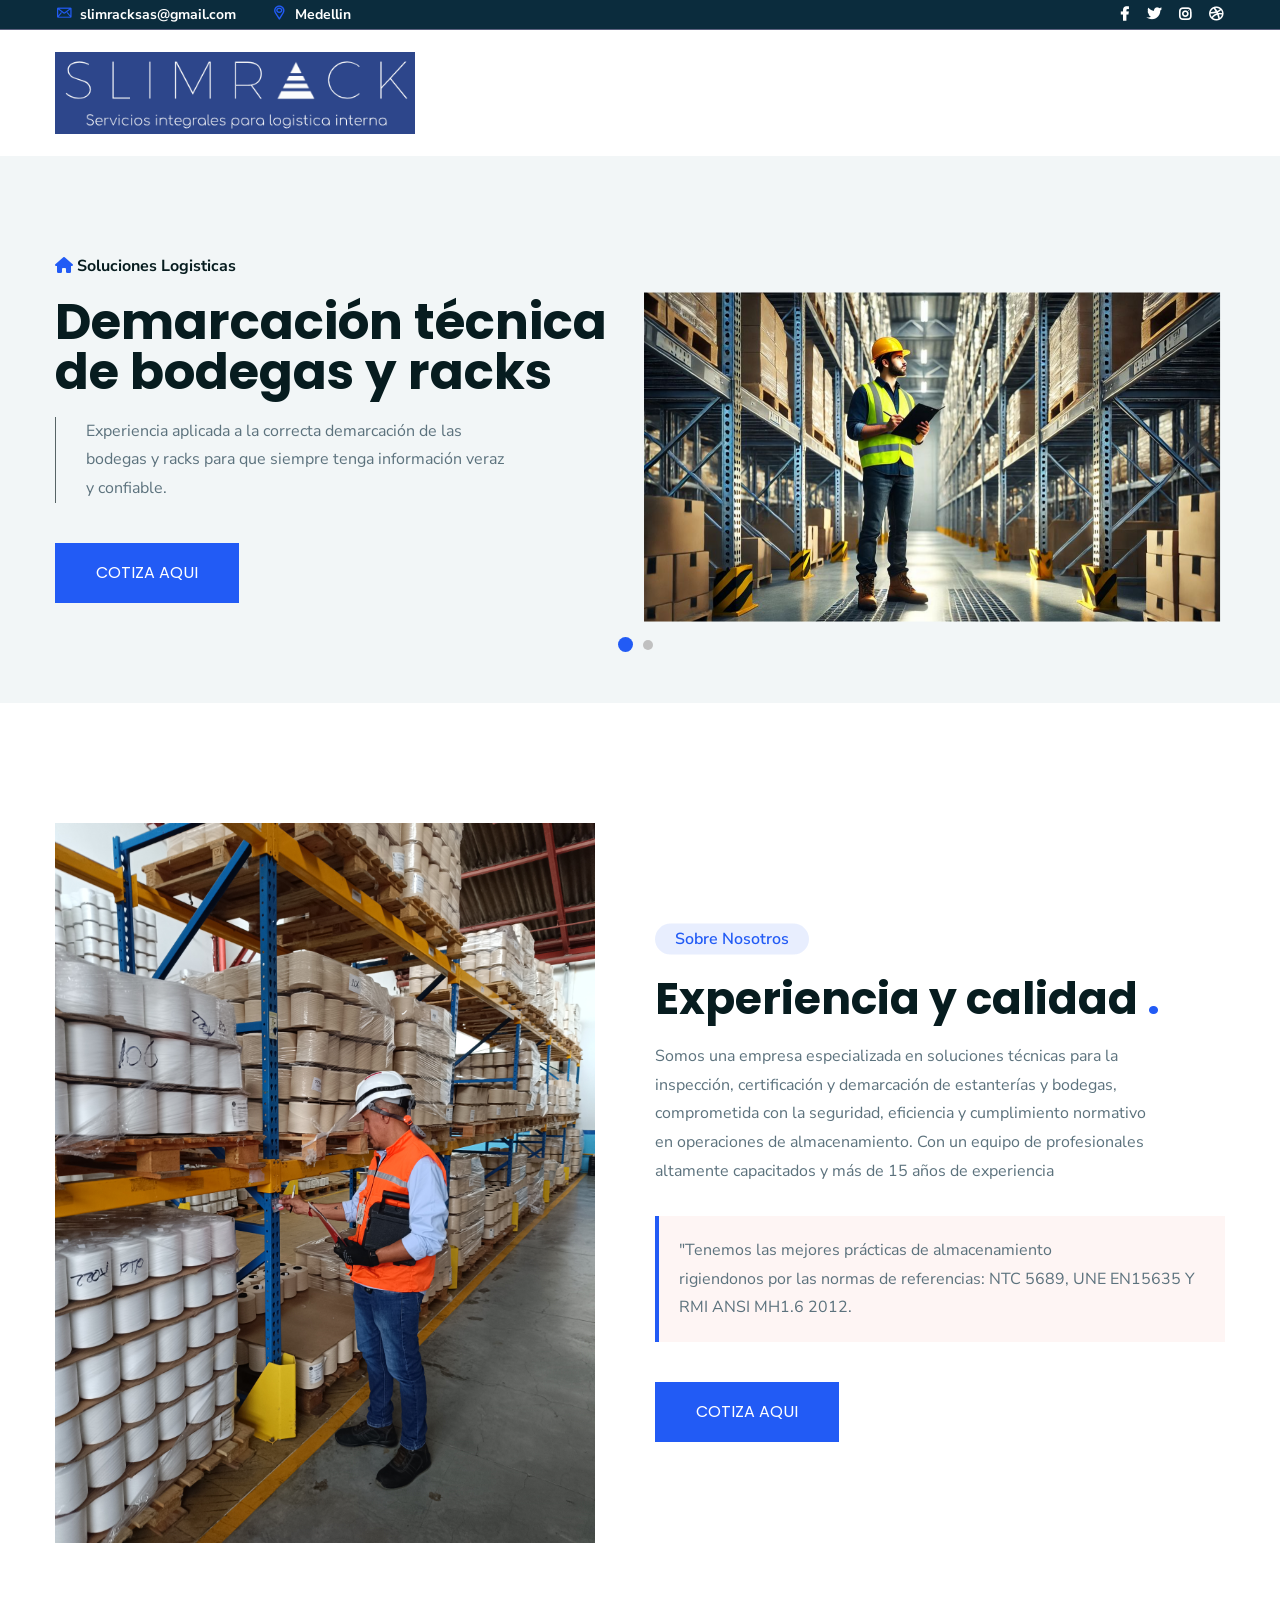
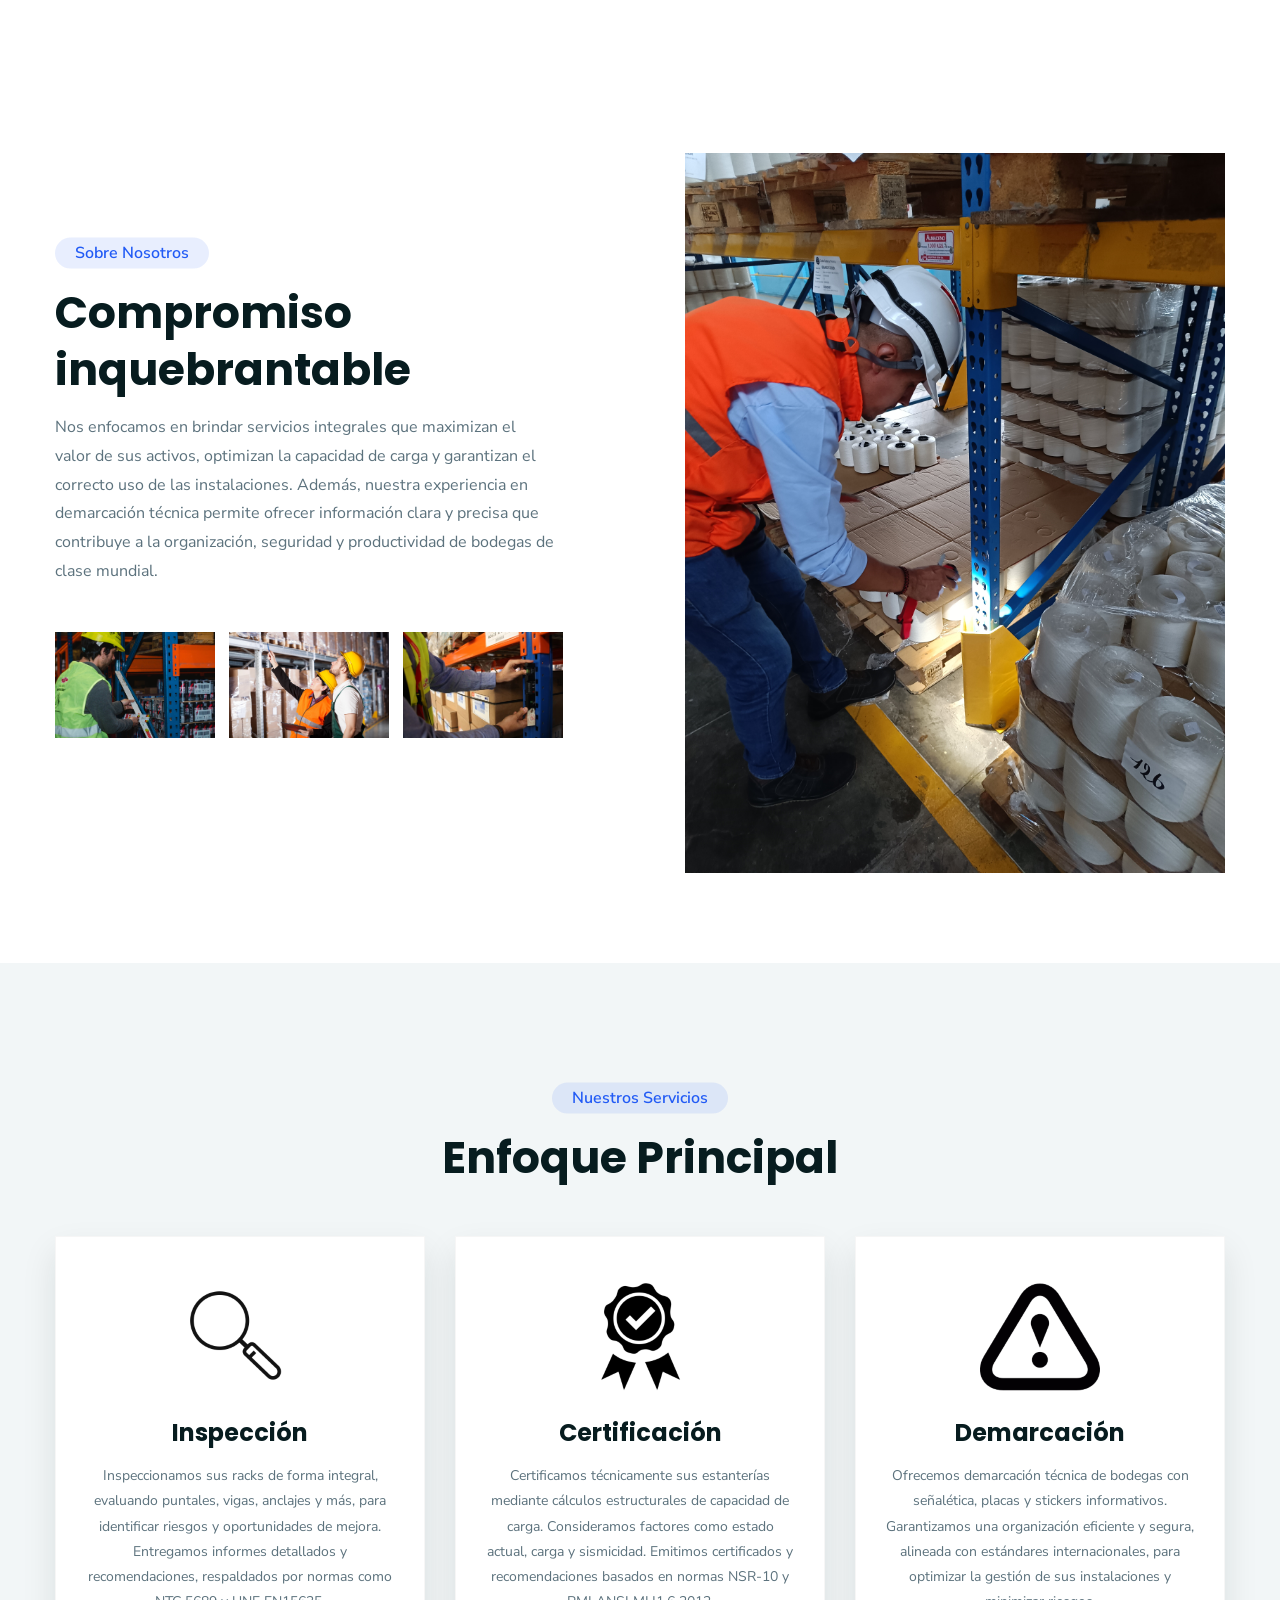
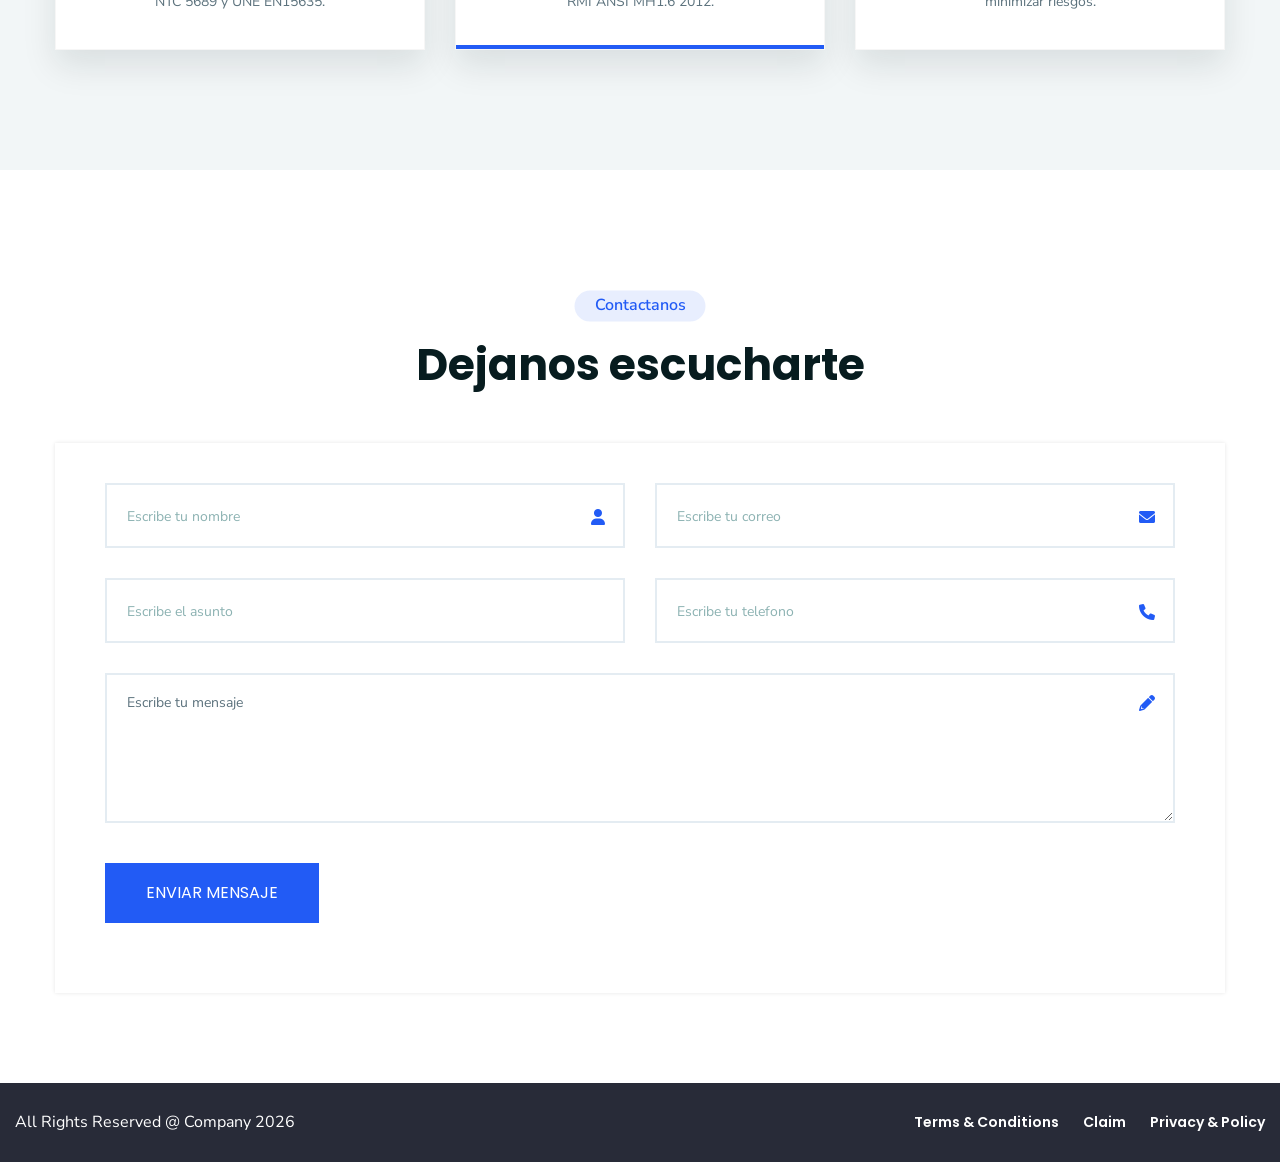
==== commit 3e8412fa: "email" ====
--- a/index.html
+++ b/index.html
@@ -574,7 +574,7 @@
                           <input
                             type="text"
                             name="name"
-                            placeholder="Enter your name"
+                            placeholder="Escribe tu nombre"
                           />
                         </div>
                       </div>
@@ -585,21 +585,17 @@
                           <input
                             type="email"
                             name="email"
-                            placeholder="Enter email address"
+                            placeholder="Escribe tu correo"
                           />
                         </div>
                       </div>
                       <div class="col-md-6">
                         <div class="input-item">
-                          <select class="nice-select">
-                            <option>Select Service Type</option>
-                            <option>Property Management</option>
-                            <option>Mortgage Service</option>
-                            <option>Consulting Service</option>
-                            <option>Home Buying</option>
-                            <option>Home Selling</option>
-                            <option>Escrow Services</option>
-                          </select>
+                          <input
+                            type="text"
+                            name="subject"
+                            placeholder="Escribe el asunto"
+                          />
                         </div>
                       </div>
                       <div class="col-md-6">
@@ -609,7 +605,7 @@
                           <input
                             type="text"
                             name="phone"
-                            placeholder="Enter phone number"
+                            placeholder="Escribe tu telefono"
                           />
                         </div>
                       </div>
@@ -619,22 +615,15 @@
                     >
                       <textarea
                         name="message"
-                        placeholder="Enter message"
+                        placeholder="Escribe tu mensaje"
                       ></textarea>
                     </div>
-                    <p>
-                      <label class="input-info-save mb-0"
-                        ><input type="checkbox" name="agree" /> Save my name,
-                        email, and website in this browser for the next time I
-                        comment.</label
-                      >
-                    </p>
                     <div class="btn-wrapper mt-0">
                       <button
                         class="btn theme-btn-1 btn-effect-1 text-uppercase"
                         type="submit"
                       >
-                        get a free service
+                        Enviar Mensaje
                       </button>
                     </div>
                     <p class="form-messege mb-0 mt-20"></p>
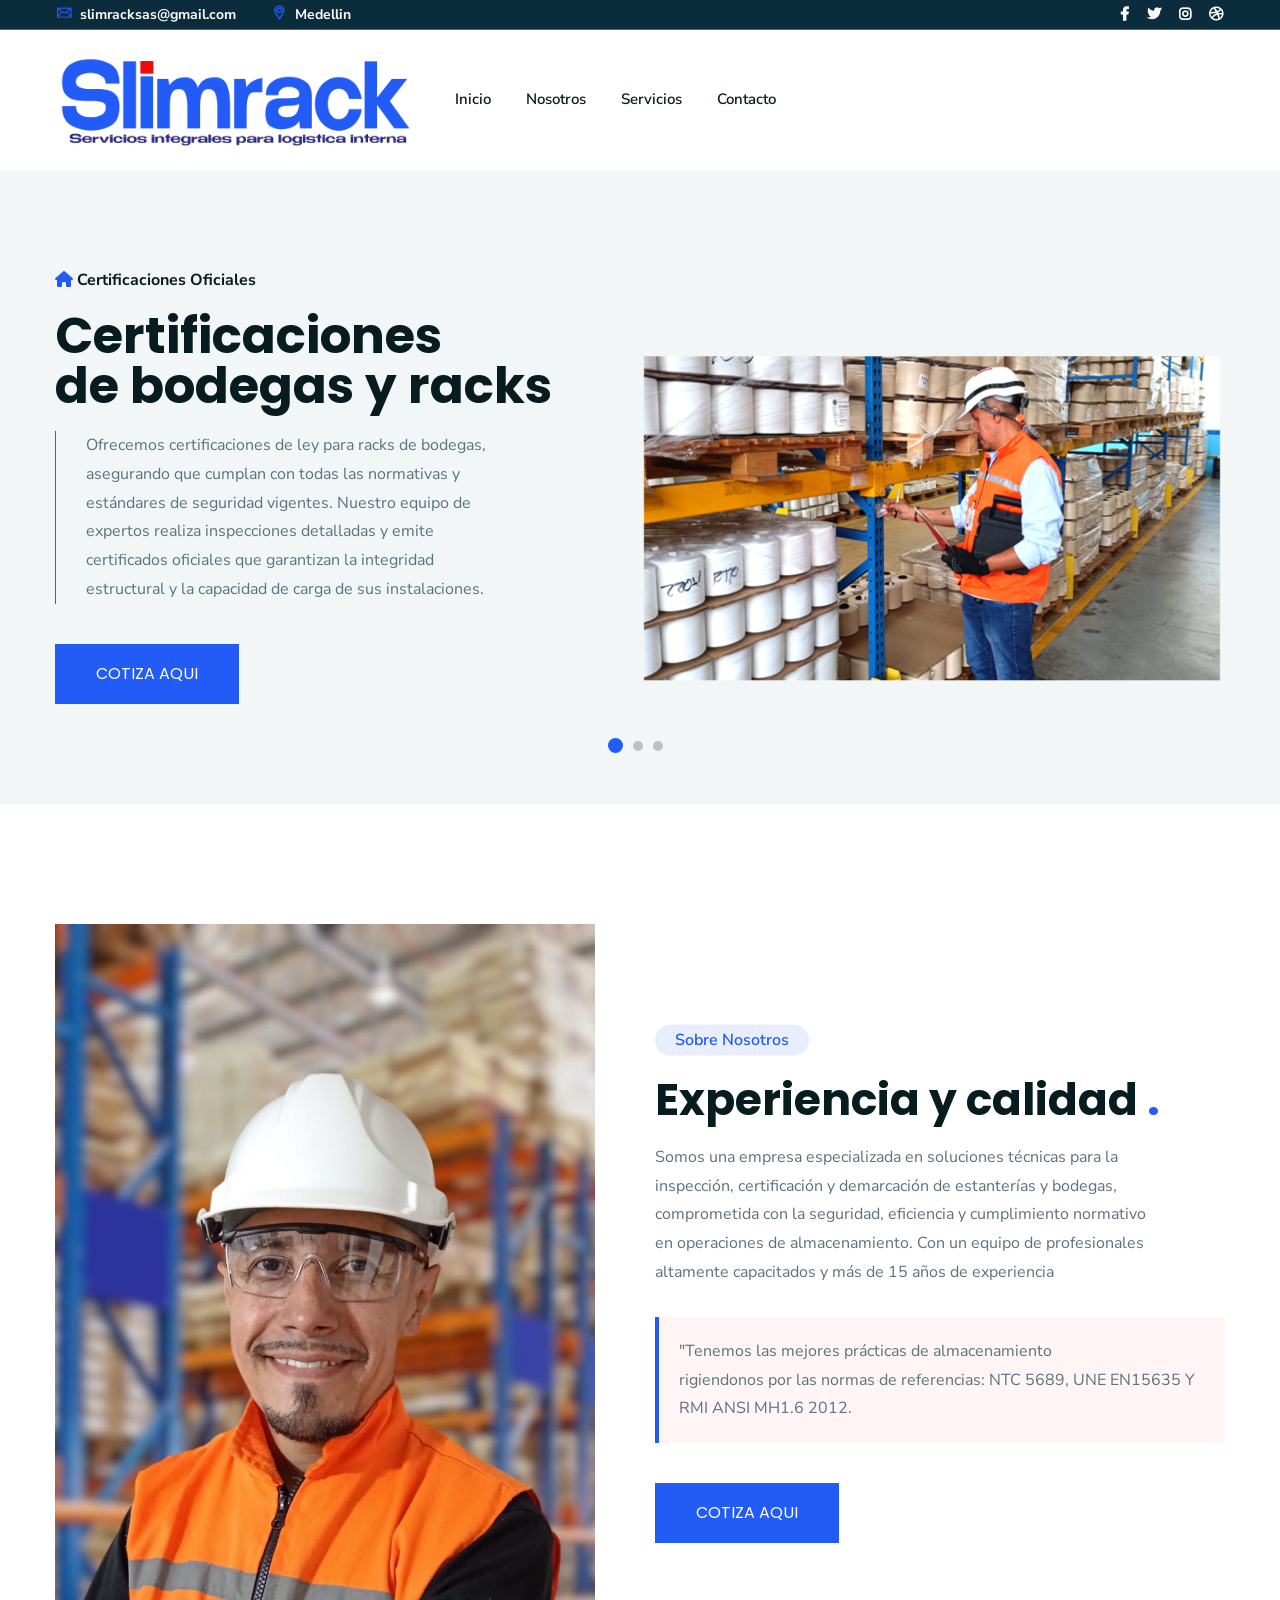
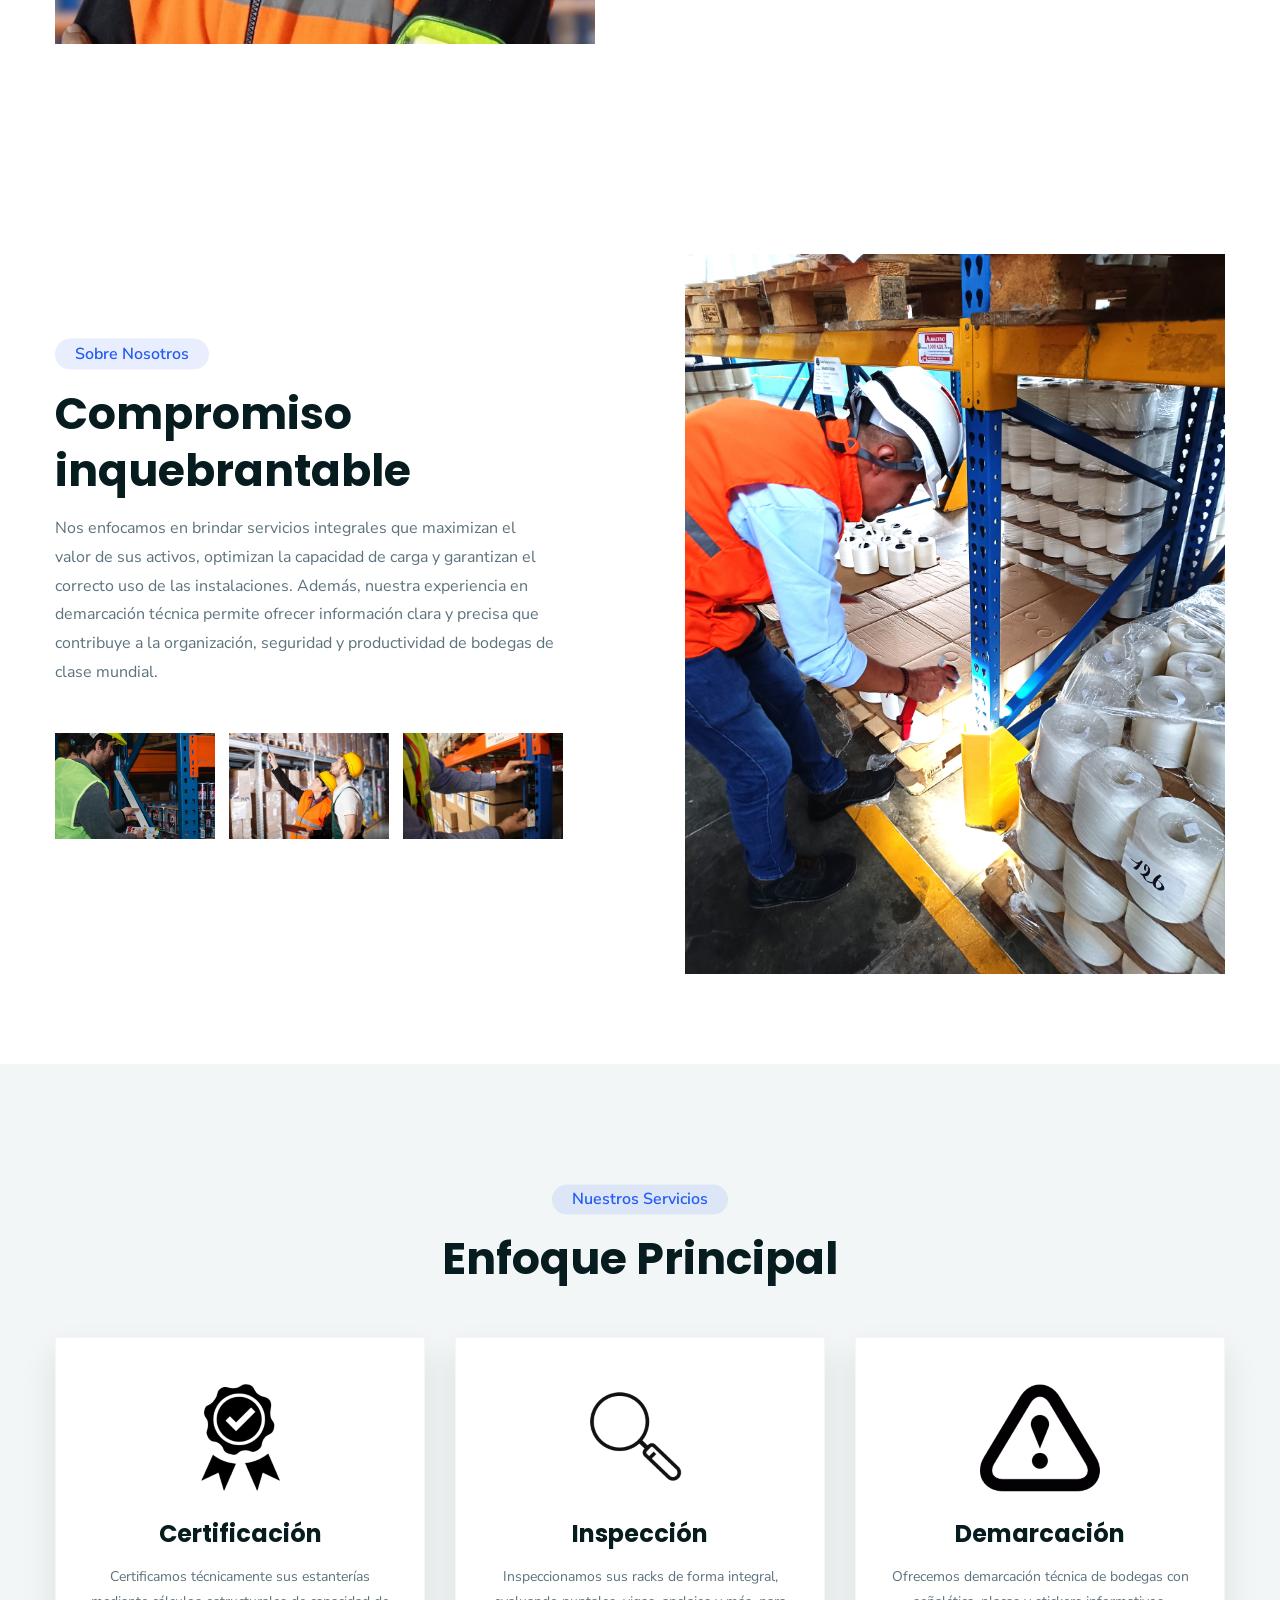
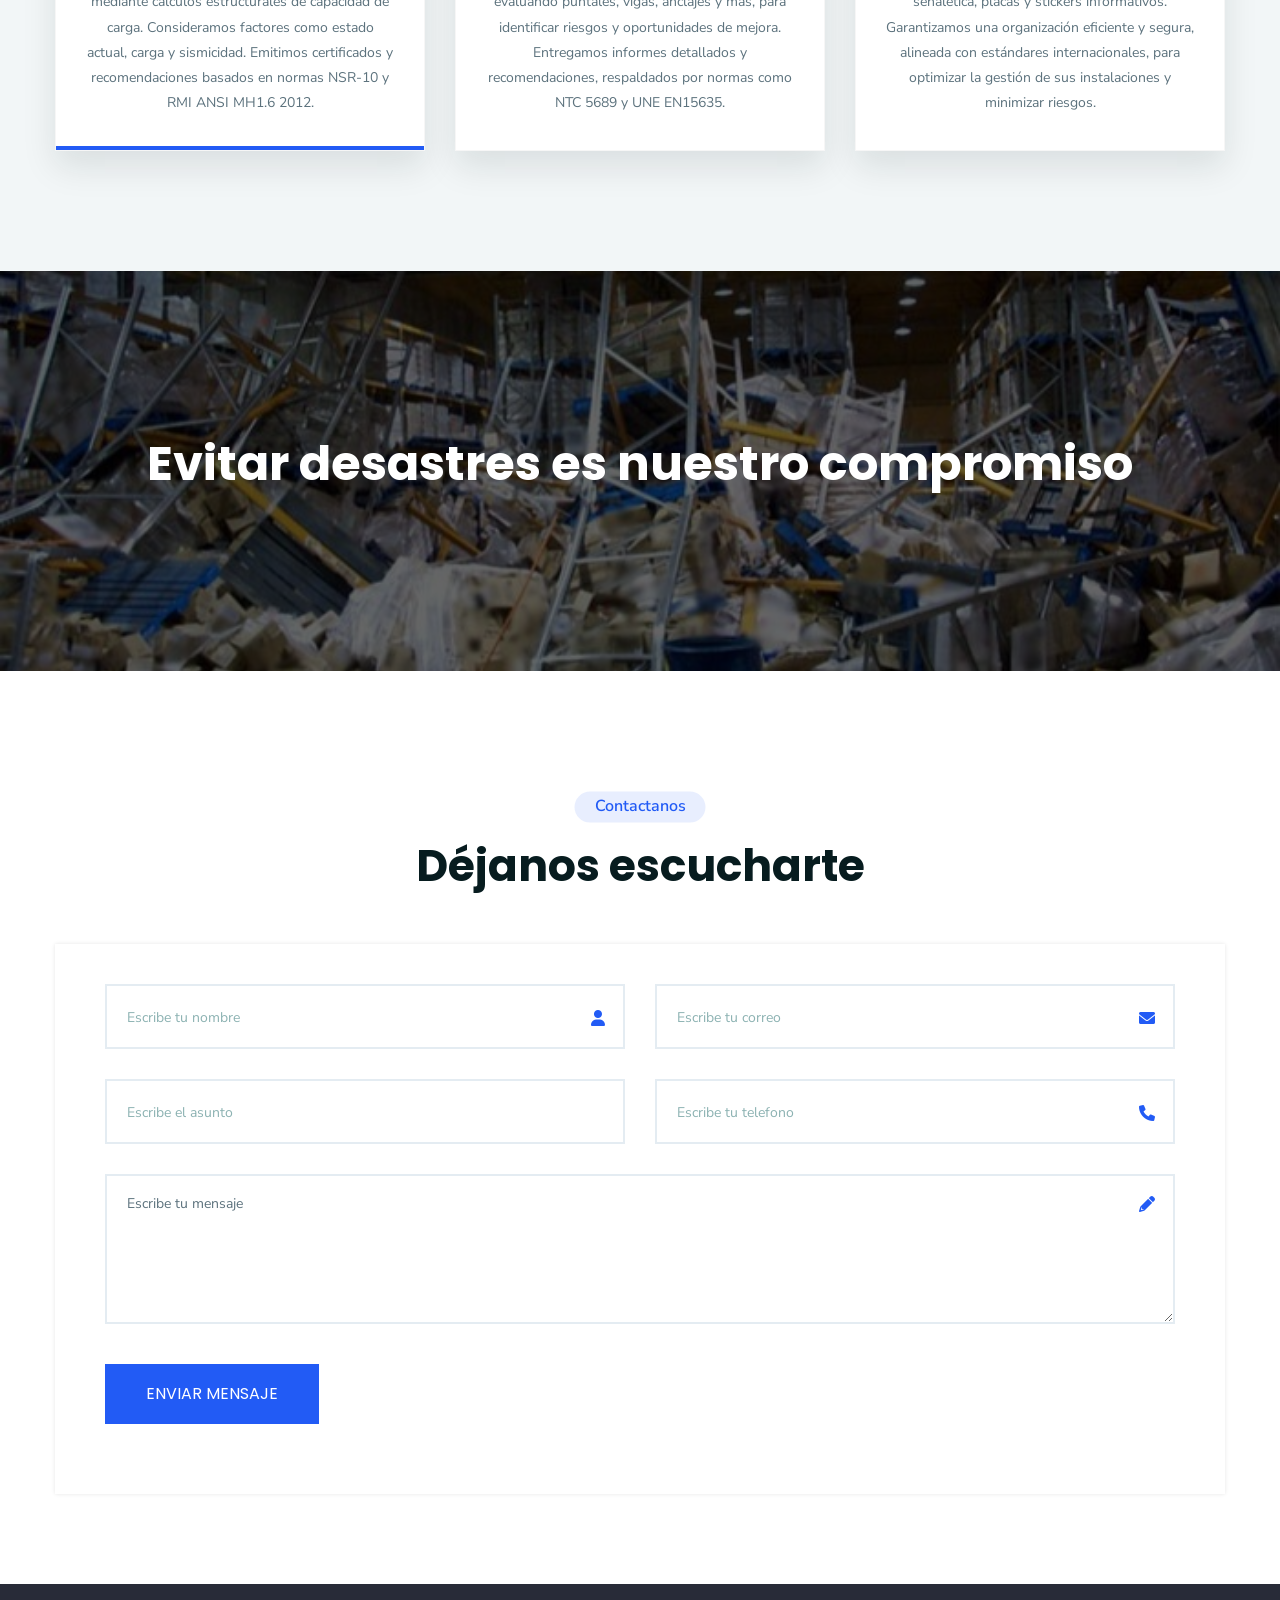
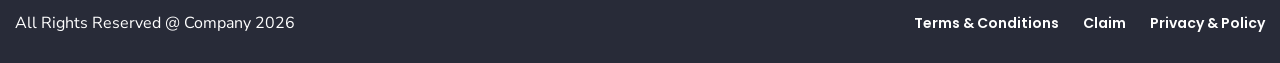
==== commit 677f4eb0: "new deploy" ====
--- a/index.html
+++ b/index.html
@@ -121,7 +121,10 @@
                   <nav>
                     <div class="ltn__main-menu">
                       <ul>
-                        <!-- <li class="menu-icon"><a href="#">Inicio</a></li> -->
+                        <li><a href="#inicio">Inicio</a></li>
+                        <li><a href="#nosotros">Nosotros</a></li>
+                        <li><a href="#servicios">Servicios</a></li>
+                        <li><a href="#contacto">Contacto</a></li>
                       </ul>
                     </div>
                   </nav>
@@ -217,18 +220,22 @@
                     <div class="slide-item-info">
                       <div class="slide-item-info-inner ltn__slide-animation">
                         <h6 class="slide-sub-title white-color--- animated">
-                          <span><i class="fas fa-home"></i></span> Soluciones
-                          Logisticas
+                          <span><i class="fas fa-home"></i></span>
+                          Certificaciones Oficiales
                         </h6>
                         <h1 class="slide-title animated">
-                          Demarcación técnica <br />
+                          Certificaciones <br />
                           de bodegas y racks
                         </h1>
                         <div class="slide-brief animated">
                           <p>
-                            Experiencia aplicada a la correcta demarcación de
-                            las bodegas y racks para que siempre tenga
-                            información veraz y confiable.
+                            Ofrecemos certificaciones de ley para racks de
+                            bodegas, asegurando que cumplan con todas las
+                            normativas y estándares de seguridad vigentes.
+                            Nuestro equipo de expertos realiza inspecciones
+                            detalladas y emite certificados oficiales que
+                            garantizan la integridad estructural y la capacidad
+                            de carga de sus instalaciones.
                           </p>
                         </div>
                         <div class="btn-wrapper animated">
@@ -291,12 +298,55 @@
             </div>
           </div>
           <!--  -->
+          <!-- ltn__slide-item -->
+          <div
+            class="ltn__slide-item ltn__slide-item-2 ltn__slide-item-3-normal ltn__slide-item-3"
+          >
+            <div class="ltn__slide-item-inner">
+              <div class="container">
+                <div class="row">
+                  <div class="col-lg-12 align-self-center">
+                    <div class="slide-item-info">
+                      <div class="slide-item-info-inner ltn__slide-animation">
+                        <h6 class="slide-sub-title white-color--- animated">
+                          <span><i class="fas fa-home"></i></span> Soluciones
+                          Logisticas
+                        </h6>
+                        <h1 class="slide-title animated">
+                          Demarcación y señalización <br />
+                          de bodegas y racks
+                        </h1>
+                        <div class="slide-brief animated">
+                          <p>
+                            Experiencia aplicada a la correcta demarcación de
+                            las bodegas y racks para que siempre tenga
+                            información veraz y confiable.
+                          </p>
+                        </div>
+                        <div class="btn-wrapper animated">
+                          <a
+                            href="#contacto"
+                            class="theme-btn-1 btn btn-effect-1"
+                            >COTIZA AQUI</a
+                          >
+                        </div>
+                      </div>
+                    </div>
+                    <div class="slide-item-img">
+                      <img src="img/slider/edit3.jpg" alt="#" />
+                    </div>
+                  </div>
+                </div>
+              </div>
+            </div>
+          </div>
+          <!-- ltn__slide-item -->
         </div>
       </div>
       <!-- SLIDER AREA END -->
 
       <!-- ABOUT US AREA START -->
-      <div class="ltn__about-us-area pt-120 pb-90">
+      <div class="ltn__about-us-area pt-120 pb-90" id="nosotros">
         <div class="container">
           <div class="row">
             <div class="col-lg-6 align-self-center">
@@ -407,66 +457,11 @@
       </div>
       <!-- ABOUT US AREA END -->
 
-      <!-- COUNTER UP AREA START -->
-      <!--       <div class="ltn__counterup-area section-bg-1 pt-120 pb-70">
-        <div class="container">
-          <div class="row">
-            <div class="col-md-3 col-sm-6 align-self-center">
-              <div class="ltn__counterup-item text-color-white---">
-                <div class="counter-icon">
-                  <i class="flaticon-select"></i>
-                </div>
-                <h1>
-                  <span class="counter">560</span
-                  ><span class="counterUp-icon">+</span>
-                </h1>
-                <h6>Total Area Sq</h6>
-              </div>
-            </div>
-            <div class="col-md-3 col-sm-6 align-self-center">
-              <div class="ltn__counterup-item text-color-white---">
-                <div class="counter-icon">
-                  <i class="flaticon-office"></i>
-                </div>
-                <h1>
-                  <span class="counter">197</span
-                  ><span class="counterUp-letter">K</span
-                  ><span class="counterUp-icon">+</span>
-                </h1>
-                <h6>Apartments Sold</h6>
-              </div>
-            </div>
-            <div class="col-md-3 col-sm-6 align-self-center">
-              <div class="ltn__counterup-item text-color-white---">
-                <div class="counter-icon">
-                  <i class="flaticon-excavator"></i>
-                </div>
-                <h1>
-                  <span class="counter">268</span
-                  ><span class="counterUp-icon">+</span>
-                </h1>
-                <h6>Total Constructions</h6>
-              </div>
-            </div>
-            <div class="col-md-3 col-sm-6 align-self-center">
-              <div class="ltn__counterup-item text-color-white---">
-                <div class="counter-icon">
-                  <i class="flaticon-armchair"></i>
-                </div>
-                <h1>
-                  <span class="counter">340</span
-                  ><span class="counterUp-icon">+</span>
-                </h1>
-                <h6>Apartio Rooms</h6>
-              </div>
-            </div>
-          </div>
-        </div>
-      </div> -->
-      <!-- COUNTER UP AREA END -->
-
       <!-- FEATURE AREA START ( Feature - 6) -->
-      <div class="ltn__feature-area section-bg-1 pt-120 pb-90 mb-120---">
+      <div
+        class="ltn__feature-area section-bg-1 pt-120 pb-90 mb-120---"
+        id="servicios"
+      >
         <div class="container">
           <div class="row">
             <div class="col-lg-12">
@@ -485,6 +480,26 @@
           <div class="row ltn__custom-gutter--- justify-content-center">
             <div class="col-lg-4 col-sm-6 col-12">
               <div
+                class="ltn__feature-item ltn__feature-item-6 text-center bg-white box-shadow-1 active"
+              >
+                <div class="ltn__feature-icon">
+                  <!-- <span><i class="flaticon-house-3"></i></span> -->
+                  <img src="img/icons/icon-img/iconedit2.png" alt="#" />
+                </div>
+                <div class="ltn__feature-info">
+                  <h3><a href="#">Certificación</a></h3>
+                  <p>
+                    Certificamos técnicamente sus estanterías mediante cálculos
+                    estructurales de capacidad de carga. Consideramos factores
+                    como estado actual, carga y sismicidad. Emitimos
+                    certificados y recomendaciones basados en normas NSR-10 y
+                    RMI ANSI MH1.6 2012.
+                  </p>
+                </div>
+              </div>
+            </div>
+            <div class="col-lg-4 col-sm-6 col-12">
+              <div
                 class="ltn__feature-item ltn__feature-item-6 text-center bg-white box-shadow-1"
               >
                 <div class="ltn__feature-icon">
@@ -505,26 +520,6 @@
             </div>
             <div class="col-lg-4 col-sm-6 col-12">
               <div
-                class="ltn__feature-item ltn__feature-item-6 text-center bg-white box-shadow-1 active"
-              >
-                <div class="ltn__feature-icon">
-                  <!-- <span><i class="flaticon-house-3"></i></span> -->
-                  <img src="img/icons/icon-img/iconedit2.png" alt="#" />
-                </div>
-                <div class="ltn__feature-info">
-                  <h3><a href="#">Certificación</a></h3>
-                  <p>
-                    Certificamos técnicamente sus estanterías mediante cálculos
-                    estructurales de capacidad de carga. Consideramos factores
-                    como estado actual, carga y sismicidad. Emitimos
-                    certificados y recomendaciones basados en normas NSR-10 y
-                    RMI ANSI MH1.6 2012.
-                  </p>
-                </div>
-              </div>
-            </div>
-            <div class="col-lg-4 col-sm-6 col-12">
-              <div
                 class="ltn__feature-item ltn__feature-item-6 text-center bg-white box-shadow-1"
               >
                 <div class="ltn__feature-icon">
@@ -548,9 +543,47 @@
       </div>
       <!-- FEATURE AREA END -->
 
+      <!-- COMMITMENT SECTION START -->
+      <div
+        class="commitment-section"
+        style="
+          position: relative;
+          background: url('img/others/edit11.jpeg') center/cover no-repeat;
+          height: 400px;
+          display: flex;
+          align-items: center;
+          justify-content: center;
+          text-align: center;
+        "
+      >
+        <div
+          class="overlay"
+          style="
+            position: absolute;
+            top: 0;
+            left: 0;
+            width: 100%;
+            height: 100%;
+            background: rgba(0, 0, 0, 0.6);
+          "
+        ></div>
+        <h1
+          style="
+            position: relative;
+            color: white;
+            font-size: 3rem;
+            font-weight: bold;
+            z-index: 1;
+          "
+        >
+          Evitar desastres es nuestro compromiso
+        </h1>
+      </div>
+      <!-- COMMITMENT SECTION END -->
+
       <!-- CONTACT MESSAGE AREA START -->
       <section>
-        <div class="ltn__contact-message-area pt-120 pb-90">
+        <div class="ltn__contact-message-area pt-120 pb-90" id="contacto">
           <div class="container">
             <div class="row">
               <div class="col-lg-12">
@@ -562,7 +595,7 @@
                   >
                     Contactanos
                   </h6>
-                  <h1 class="section-title">Dejanos escucharte</h1>
+                  <h1 class="section-title">Déjanos escucharte</h1>
                 </div>
                 <div class="ltn__form-box contact-form-box box-shadow white-bg">
                   <form id="contact-form" action="mail.php" method="post">
